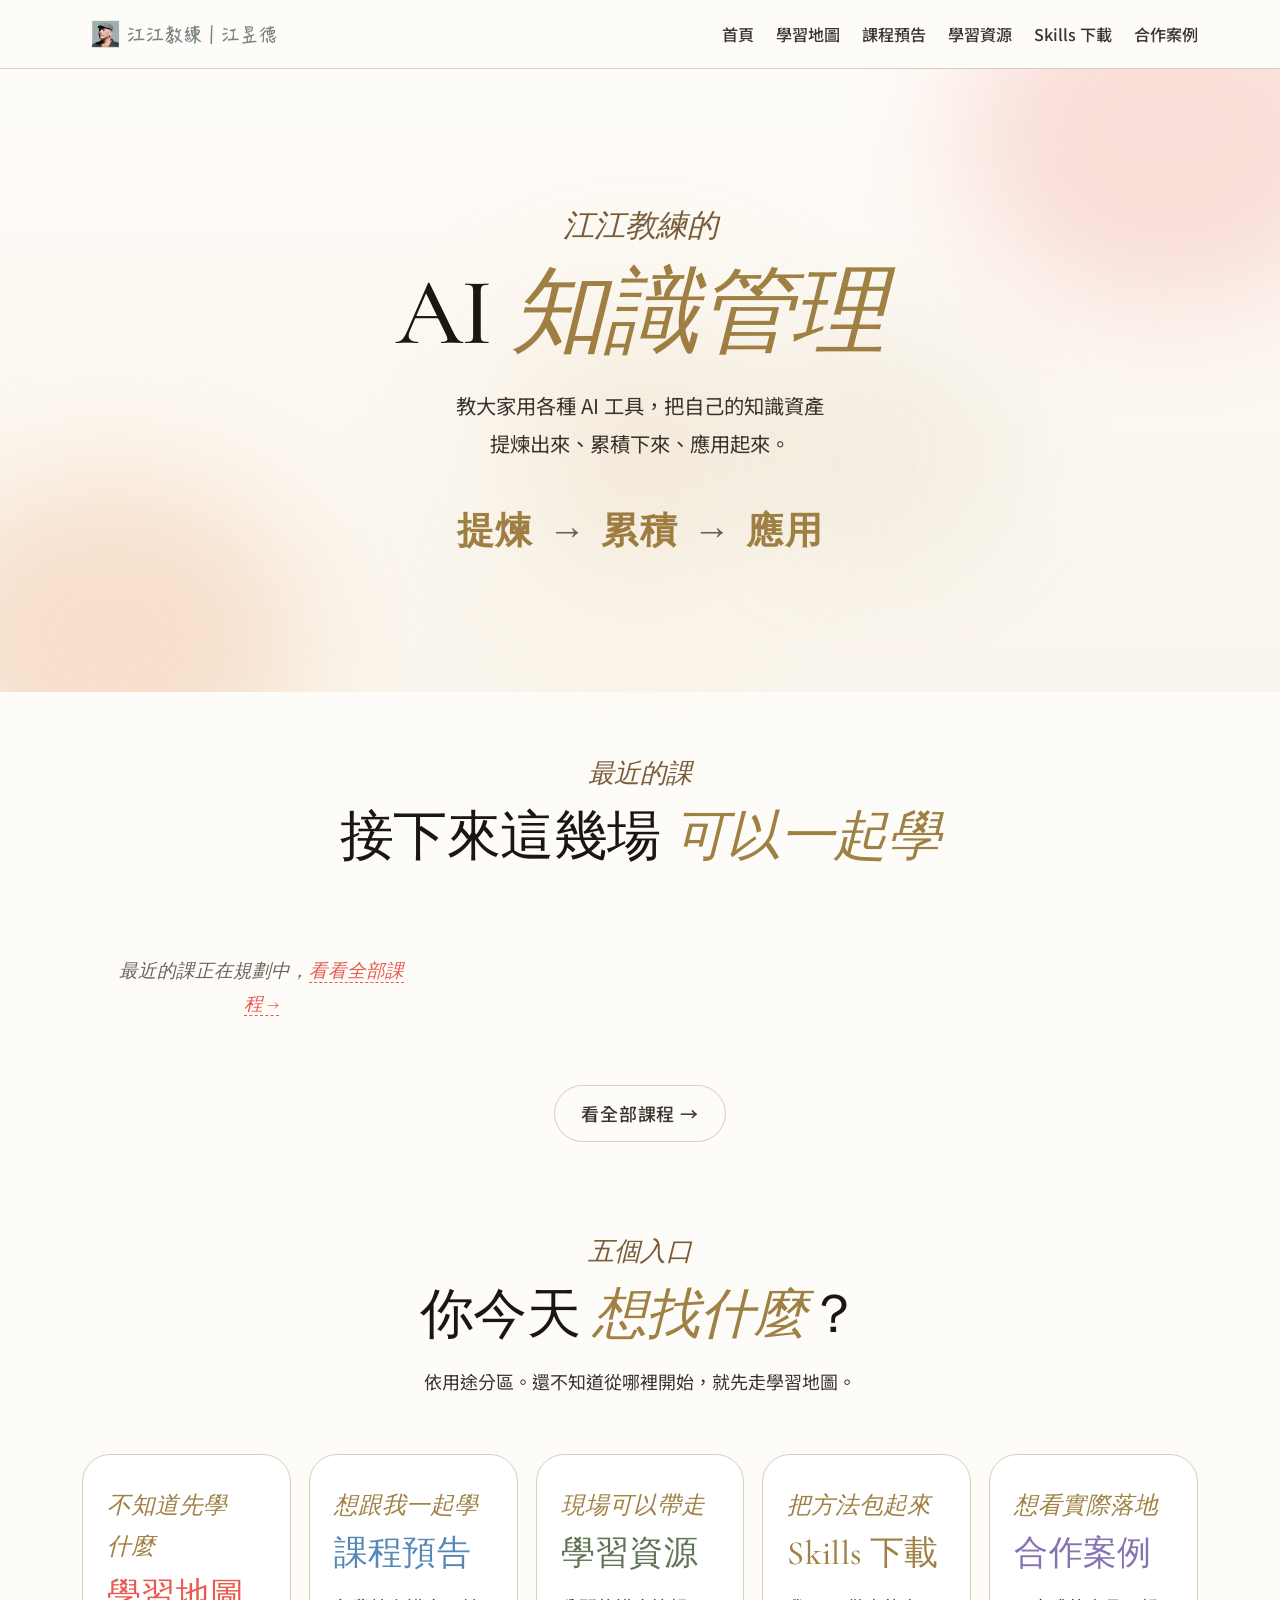
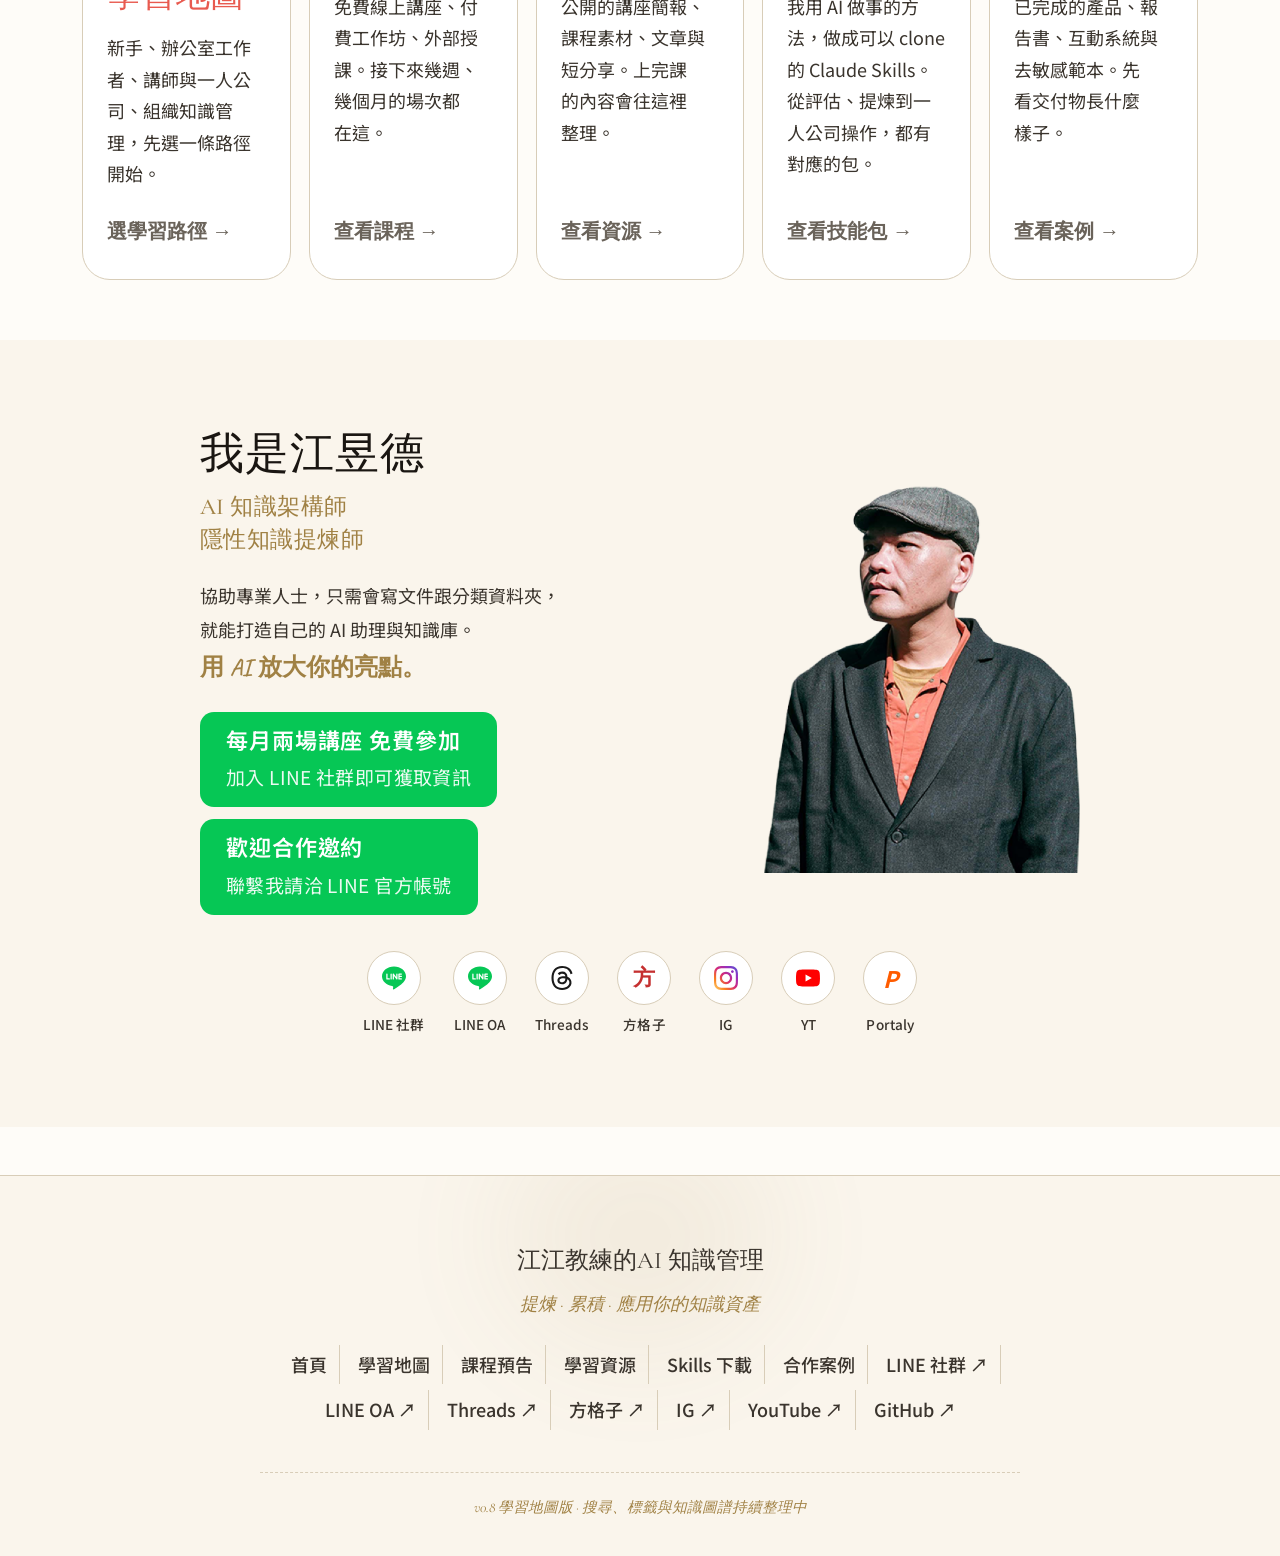
==== index.html @ b23dc4a0 "Rebuild knowledge site preview v0.8" ====
<!doctype html>
<html lang="zh-Hant">
<head>
<meta charset="utf-8" />
<meta name="viewport" content="width=device-width,initial-scale=1" />
<title>江江教練 · AI 知識管理</title>
<link rel="canonical" href="https://ai-km-jiang.vercel.app/" />
<meta property="og:type" content="website" />
<meta property="og:url" content="https://ai-km-jiang.vercel.app/" />
<meta property="og:title" content="江江教練 · AI 知識管理" />
<meta property="og:description" content="江昱德（江江教練）：AI 教練與一人公司主理人。協助知識工作者用 AI 提煉隱性知識、把文件與會議記錄變成可累積的知識資產。" />
<meta property="og:image" content="https://ai-km-jiang.vercel.app/images/intro-jiang.png" />
<meta property="og:locale" content="zh_TW" />
<meta property="og:site_name" content="江江教練 · AI 知識管理" />
<meta name="twitter:card" content="summary_large_image" />
<meta name="twitter:title" content="江江教練 · AI 知識管理" />
<meta name="twitter:description" content="江昱德（江江教練）：AI 教練與一人公司主理人。協助知識工作者用 AI 提煉隱性知識、把文件與會議記錄變成可累積的知識資產。" />
<meta name="twitter:image" content="https://ai-km-jiang.vercel.app/images/intro-jiang.png" />
<meta name="description" content="江昱德（江江教練）：AI 教練與一人公司主理人。協助知識工作者用 AI 提煉隱性知識、把文件與會議記錄變成可累積的知識資產。" />
<link rel="preconnect" href="https://fonts.googleapis.com" />
<link rel="preconnect" href="https://fonts.gstatic.com" crossorigin />
<link rel="stylesheet" href="https://fonts.googleapis.com/css2?family=Cormorant+Garamond:ital,wght@0,400;0,500;0,600;1,400;1,500&family=Caveat:wght@400;500;600;700&family=Noto+Sans+TC:wght@400;500;700&family=JetBrains+Mono:wght@400;500&display=swap" />
<link rel="stylesheet" href="styles.css" />
<script type="application/ld+json">
{
  "@context": "https://schema.org",
  "@type": "Person",
  "name": "江昱德",
  "alternateName": ["江江教練", "Jiang Yude"],
  "jobTitle": "AI 教練",
  "description": "AI 教練與一人公司主理人。專長是提煉隱性知識——協助知識工作者把散落的文件、會議紀錄、課程錄影、工作經驗，用 AI 工具變成可累積、可重用、可輔助決策的知識資產。",
  "url": "https://ai-km-jiang.vercel.app/",
  "image": "https://ai-km-jiang.vercel.app/images/intro-jiang.png",
  "knowsAbout": [
    "AI 知識管理",
    "隱性知識提煉",
    "Claude Code Skills 技能包",
    "AI 教練方法論",
    "一人公司 AI 工作流",
    "提示詞優化",
    "AI 輔助決策"
  ],
  "sameAs": [
    "https://www.threads.com/@jiang_yude_coach",
    "https://vocus.cc/salon/Jiang_Coach",
    "https://github.com/Jiang-Yude",
    "https://www.youtube.com/@aipkmcc",
    "https://www.instagram.com/jiang_yude_coach/",
    "https://line.me/R/ti/p/@713kczfc"
  ]
}
</script>
<script type="application/ld+json">
{
  "@context": "https://schema.org",
  "@type": "WebSite",
  "name": "江江教練 · AI 知識管理",
  "url": "https://ai-km-jiang.vercel.app/",
  "description": "江江教練的 AI 知識管理。用各種 AI 工具，提煉、累積、應用你自己的知識資產。",
  "inLanguage": "zh-Hant",
  "author": {
    "@type": "Person",
    "name": "江昱德",
    "alternateName": "江江教練"
  }
}
</script>
</head>
<body class="spotlight" data-motion-type="pointer">

<nav class="top">
  <div class="container">
    <a class="nav-brand-img" href="index.html"><img src="images/footer-signature.png" alt="江江教練 | 江昱德" /></a>
    <button class="nav-toggle" aria-label="選單"><span></span><span></span><span></span></button>
    <ul class="nav-menu">
      <li><a href="index.html" class="active">首頁</a></li>
      <li><a href="learn.html">學習地圖</a></li>
      <li><a href="courses.html">課程預告</a></li>
      <li><a href="resources.html">學習資源</a></li>
      <li><a href="skills.html">Skills 下載</a></li>
      <li><a href="cases.html">合作案例</a></li>
    </ul>
  </div>
</nav>

<!-- Hero -->
<section class="hero">
  <div class="watercolor wc-coral"></div>
  <div class="watercolor wc-peach"></div>
  <div class="watercolor wc-sand"></div>
  <div class="container narrow">
    <div class="eyebrow">江江教練的</div>
    <h1>AI <span class="italic">知識管理</span></h1>
    <p class="subtitle">
      教大家用各種 AI 工具，把自己的知識資產<br />
      提煉出來、累積下來、應用起來。
    </p>
    <div class="verb-chain">
      提煉 <span>→</span> 累積 <span>→</span> 應用
    </div>
  </div>
</section>

<!-- 最近的課（自動讀 courses-data.js 過濾未來 3 場） -->
<section style="padding: 60px 0 40px;">
  <div class="container">
    <div class="section-head-center">
      <div class="eyebrow">最近的課</div>
      <h2 class="section-title">接下來這幾場 <span class="italic">可以一起學</span></h2>
    </div>
    <div class="list-grid cols-2" id="home-upcoming" style="grid-template-columns: repeat(3, 1fr);">
      <div class="list-card course-card has-thumb" data-course-id="2026-06-07-ai-employee">
        <div class="card-thumbnail"><img src="images/courses/2026-06-03-1719-ai-employee-course-poster.jpg" alt="怎麼訓練自己的 AI 員工" loading="lazy" /></div>
        <div class="card-body">
          <div class="card-meta">
            <span class="card-date">06-07 (日) 20:00</span>
          </div>
          <h3>怎麼訓練自己的 AI 員工</h3>
          <div class="card-modes"><span class="mode-badge venue-online">線上</span><span class="mode-badge reg-open">開放報名</span></div>
          <a class="course-detail-link" href="https://ai-km-jiang.vercel.app/courses/2026-06-03-1719-ai-employee-course.html" target="_blank" rel="noopener">📄 完整課程內容與簡報 ↗</a>
          <div class="course-cta open">
            <a class="cta-btn cta-has-tip" href="https://line.me/R/ti/g2/V63_43ngbs_kq1mpVc9LlxXB-1kchHnwdsy3WQ" target="_blank" rel="noopener" data-tip="報名請加入我的 LINE 社群，
講座連結會分享在社群記事本">免費參加 ↗</a>
            <p class="cta-note">免費，講座連結會分享在 LINE 社群記事本</p>
          </div>
        </div>
      </div>
      <div class="list-card course-card" data-course-id="2026-06-14-confluence-workflow">
        <div class="card-thumbnail-placeholder">
      <div class="ph-decor ph-decor-a"></div>
      <div class="ph-decor ph-decor-b"></div>
      <div class="ph-top">
        <span class="ph-month-mark">JUNE</span>
      </div>
      <div class="ph-mid">
        <div class="ph-day">14</div>
        <div class="ph-month-cn">Jun</div>
      </div>
      <div class="ph-bottom">
        <div class="ph-title">一人一隻手機就能完成的 團隊資訊匯流工作法</div>
        <div class="ph-org">免費講座</div>
      </div>
    </div>
        <div class="card-body">
          <div class="card-meta">
            <span class="card-date">06-14 (日) 20:00</span>
          </div>
          <h3>一人一隻手機就能完成的 團隊資訊匯流工作法</h3>
          <div class="card-modes"><span class="mode-badge venue-online">線上</span><span class="mode-badge reg-open">開放報名</span></div>

          <div class="course-cta pending"><p class="cta-note">申請制限額</p></div>
        </div>
      </div>
      <div class="list-card course-card has-thumb" data-course-id="2026-06-17-wenzao-agent-workflow">
        <div class="card-thumbnail"><img src="images/courses/2026-06-17-wenzao-agent-workflow.jpg" alt="文藻大學「講師的 Agent 工作流」" loading="lazy" /></div>
        <div class="card-body">
          <div class="card-meta">
            <span class="card-date">06-17 (三) 12:00</span>
          </div>
          <h3>文藻大學「講師的 Agent 工作流」</h3>
          <div class="card-modes"><span class="mode-badge venue-online">線上</span><span class="mode-badge reg-private">專場</span></div>
          <a class="course-detail-link" href="https://ai-km-jiang.vercel.app/courses/2026-05-23-agent-workflow/" target="_blank" rel="noopener">📄 完整課程內容與簡報 ↗</a>
          <div class="course-cta private">
          <p class="cta-private-tag">主辦：<strong>文藻大學</strong></p>
          <p class="cta-private-sub">封閉場次，由主辦邀約</p>
          <p class="cta-note">教師與行政人員專場，6/17 12:00-13:00</p>
        </div>
        </div>
      </div></div>
    <div style="text-align:center; margin-top: 32px;">
      <a class="button ghost" href="courses.html">看全部課程 →</a>
    </div>
  </div>
</section>

<!-- IG 漸層 defs（給 SVG fill="url(#ig-gradient)" 用） -->
<svg width="0" height="0" style="position:absolute" aria-hidden="true">
  <defs>
    <linearGradient id="ig-gradient" x1="0%" y1="100%" x2="100%" y2="0%">
      <stop offset="0%" stop-color="#feda75"/>
      <stop offset="25%" stop-color="#fa7e1e"/>
      <stop offset="50%" stop-color="#d62976"/>
      <stop offset="75%" stop-color="#962fbf"/>
      <stop offset="100%" stop-color="#4f5bd5"/>
    </linearGradient>
  </defs>
</svg>

<!-- 五入口卡：學習地圖 / 課程預告 / 學習資源 / Skills 下載 / 合作案例 -->
<section style="padding: 40px 0 60px;">
  <div class="container">
    <div class="section-head-center">
      <div class="eyebrow">五個入口</div>
      <h2 class="section-title">你今天 <span class="italic">想找什麼</span>？</h2>
      <p class="section-sub">依用途分區。還不知道從哪裡開始，就先走學習地圖。</p>
    </div>

    <div class="entry-grid five">
      <a class="entry-card c1" href="learn.html">
        <div class="entry-eye">不知道先學什麼</div>
        <h3>學習地圖</h3>
        <p>新手、辦公室工作者、講師與一人公司、組織知識管理，先選一條路徑開始。</p>
        <span class="arrow">選學習路徑 →</span>
      </a>

      <a class="entry-card c2" href="courses.html">
        <div class="entry-eye">想跟我一起學</div>
        <h3>課程預告</h3>
        <p>免費線上講座、付費工作坊、外部授課。接下來幾週、幾個月的場次都在這。</p>
        <span class="arrow">查看課程 →</span>
      </a>

      <a class="entry-card c3" href="resources.html">
        <div class="entry-eye">現場可以帶走</div>
        <h3>學習資源</h3>
        <p>公開的講座簡報、課程素材、文章與短分享。上完課的內容會往這裡整理。</p>
        <span class="arrow">查看資源 →</span>
      </a>

      <a class="entry-card c4" href="skills.html">
        <div class="entry-eye">把方法包起來</div>
        <h3>Skills 下載</h3>
        <p>我用 AI 做事的方法，做成可以 clone 的 Claude Skills。從評估、提煉到一人公司操作，都有對應的包。</p>
        <span class="arrow">查看技能包 →</span>
      </a>

      <a class="entry-card c5" href="cases.html">
        <div class="entry-eye">想看實際落地</div>
        <h3>合作案例</h3>
        <p>已完成的產品、報告書、互動系統與去敏感範本。先看交付物長什麼樣子。</p>
        <span class="arrow">查看案例 →</span>
      </a>
    </div>
  </div>
</section>

<!-- 第三區：介紹 + LINE hook + 6 圓 icon -->
<section class="intro-section">
  <div class="watercolor wc-sand-bg"></div>
  <div class="container">
    <div class="intro-grid">
      <div class="intro-text">
        <h2 class="intro-name">我是江昱德</h2>
        <p class="intro-title">AI 知識架構師<br />隱性知識提煉師</p>
        <p class="intro-desc">
          協助專業人士，只需會寫文件跟分類資料夾，<br />
          就能打造自己的 AI 助理與知識庫。<br />
          <em>用 AI 放大你的亮點。</em>
        </p>
        <div class="intro-cta-row">
          <a class="intro-line-cta" href="https://line.me/R/ti/g2/V63_43ngbs_kq1mpVc9LlxXB-1kchHnwdsy3WQ" target="_blank" rel="noopener">
            <span class="cta-main">每月兩場講座 免費參加</span>
            <span class="cta-sub">加入 LINE 社群即可獲取資訊</span>
          </a>
          <a class="intro-line-cta" href="https://line.me/R/ti/p/@713kczfc" target="_blank" rel="noopener">
            <span class="cta-main">歡迎合作邀約</span>
            <span class="cta-sub">聯繫我請洽 LINE 官方帳號</span>
          </a>
        </div>
      </div>
      <div class="intro-photo has-photo">
        <img src="images/intro-jiang.png" alt="江昱德 江江教練" />
      </div>
    </div>

    <!-- 6 圓 icon SVG logo（一列） -->
    <div class="social-circles">
      <a class="social-circle line" href="https://line.me/R/ti/g2/V63_43ngbs_kq1mpVc9LlxXB-1kchHnwdsy3WQ" target="_blank" rel="noopener" aria-label="LINE 社群">
        <div class="circle-btn">
          <svg viewBox="0 0 24 24" xmlns="http://www.w3.org/2000/svg" aria-hidden="true">
            <path d="M19.365 9.863c.349 0 .63.285.63.631 0 .345-.281.63-.63.63H17.61v1.125h1.755c.349 0 .63.283.63.63 0 .344-.281.629-.63.629h-2.386c-.345 0-.627-.285-.627-.629V8.108c0-.345.282-.63.63-.63h2.386c.346 0 .627.285.627.63 0 .349-.281.63-.63.63H17.61v1.125h1.755zm-3.855 3.016c0 .27-.174.51-.432.596-.064.021-.133.031-.199.031-.211 0-.391-.09-.51-.25l-2.443-3.317v2.94c0 .344-.279.629-.631.629-.346 0-.626-.285-.626-.629V8.108c0-.27.173-.51.43-.595.06-.023.136-.033.194-.033.195 0 .375.104.495.254l2.462 3.33V8.108c0-.345.282-.63.63-.63.345 0 .63.285.63.63v4.771zm-5.741 0c0 .344-.282.629-.631.629-.345 0-.627-.285-.627-.629V8.108c0-.345.282-.63.63-.63.346 0 .628.285.628.63v4.771zm-2.466.629H4.917c-.345 0-.63-.285-.63-.629V8.108c0-.345.285-.63.63-.63.348 0 .63.285.63.63v4.141h1.756c.348 0 .629.283.629.63 0 .344-.282.629-.629.629M24 10.314C24 4.943 18.615.572 12 .572S0 4.943 0 10.314c0 4.811 4.27 8.842 10.035 9.608.391.082.923.258 1.058.59.12.301.079.766.038 1.08l-.164 1.02c-.045.301-.24 1.186 1.049.645 1.291-.539 6.916-4.078 9.436-6.975C23.176 14.393 24 12.458 24 10.314"/>
          </svg>
        </div>
        <span class="caption">LINE 社群</span>
      </a>

      <a class="social-circle line" href="https://line.me/R/ti/p/@713kczfc" target="_blank" rel="noopener" aria-label="LINE 官方帳號">
        <div class="circle-btn">
          <svg viewBox="0 0 24 24" xmlns="http://www.w3.org/2000/svg" aria-hidden="true">
            <path d="M19.365 9.863c.349 0 .63.285.63.631 0 .345-.281.63-.63.63H17.61v1.125h1.755c.349 0 .63.283.63.63 0 .344-.281.629-.63.629h-2.386c-.345 0-.627-.285-.627-.629V8.108c0-.345.282-.63.63-.63h2.386c.346 0 .627.285.627.63 0 .349-.281.63-.63.63H17.61v1.125h1.755zm-3.855 3.016c0 .27-.174.51-.432.596-.064.021-.133.031-.199.031-.211 0-.391-.09-.51-.25l-2.443-3.317v2.94c0 .344-.279.629-.631.629-.346 0-.626-.285-.626-.629V8.108c0-.27.173-.51.43-.595.06-.023.136-.033.194-.033.195 0 .375.104.495.254l2.462 3.33V8.108c0-.345.282-.63.63-.63.345 0 .63.285.63.63v4.771zm-5.741 0c0 .344-.282.629-.631.629-.345 0-.627-.285-.627-.629V8.108c0-.345.282-.63.63-.63.346 0 .628.285.628.63v4.771zm-2.466.629H4.917c-.345 0-.63-.285-.63-.629V8.108c0-.345.285-.63.63-.63.348 0 .63.285.63.63v4.141h1.756c.348 0 .629.283.629.63 0 .344-.282.629-.629.629M24 10.314C24 4.943 18.615.572 12 .572S0 4.943 0 10.314c0 4.811 4.27 8.842 10.035 9.608.391.082.923.258 1.058.59.12.301.079.766.038 1.08l-.164 1.02c-.045.301-.24 1.186 1.049.645 1.291-.539 6.916-4.078 9.436-6.975C23.176 14.393 24 12.458 24 10.314"/>
          </svg>
        </div>
        <span class="caption">LINE OA</span>
      </a>

      <a class="social-circle threads" href="https://www.threads.com/@jiang_yude_coach" target="_blank" rel="noopener" aria-label="Threads">
        <div class="circle-btn">
          <svg viewBox="0 0 24 24" xmlns="http://www.w3.org/2000/svg" aria-hidden="true">
            <path d="M12.186 24h-.007c-3.581-.024-6.334-1.205-8.184-3.509C2.35 18.44 1.5 15.586 1.472 12.01v-.017c.03-3.579.879-6.43 2.525-8.482C5.845 1.205 8.6.024 12.18 0h.014c2.746.02 5.043.725 6.826 2.098 1.677 1.29 2.858 3.13 3.509 5.467l-2.04.569c-1.104-3.96-3.898-5.984-8.304-6.015-2.91.022-5.11.936-6.54 2.717C4.307 6.504 3.616 8.914 3.589 12c.027 3.086.718 5.496 2.057 7.164 1.43 1.783 3.631 2.698 6.54 2.717 2.623-.02 4.358-.631 5.8-2.045 1.647-1.613 1.618-3.593 1.09-4.798-.31-.71-.873-1.3-1.634-1.75-.192 1.352-.622 2.446-1.284 3.272-.886 1.102-2.14 1.704-3.73 1.79-1.202.065-2.361-.218-3.259-.801-1.063-.689-1.685-1.74-1.752-2.964-.065-1.19.408-2.285 1.33-3.082.88-.76 2.119-1.207 3.583-1.291a13.853 13.853 0 0 1 3.02.142c-.126-.742-.375-1.332-.75-1.757-.513-.586-1.308-.883-2.359-.89h-.029c-.844 0-1.992.232-2.721 1.32L7.734 7.847c.98-1.454 2.568-2.256 4.478-2.256h.044c3.194.02 5.097 1.975 5.287 5.388.108.046.216.094.321.142 1.49.7 2.58 1.761 3.154 3.07.797 1.82.871 4.79-1.548 7.158-1.85 1.81-4.094 2.628-7.277 2.65Zm1.003-11.69c-.242 0-.487.007-.739.021-1.836.103-2.98.946-2.916 2.143.067 1.256 1.452 1.839 2.784 1.767 1.224-.065 2.818-.543 3.086-3.71a10.5 10.5 0 0 0-2.215-.221z"/>
          </svg>
        </div>
        <span class="caption">Threads</span>
      </a>

      <a class="social-circle vocus" href="https://vocus.cc/salon/Jiang_Coach" target="_blank" rel="noopener" aria-label="方格子">
        <div class="circle-btn">
          <span class="vocus-text">方</span>
        </div>
        <span class="caption">方格子</span>
      </a>

      <a class="social-circle ig" href="https://www.instagram.com/jiang_yude_coach/" target="_blank" rel="noopener" aria-label="Instagram">
        <div class="circle-btn">
          <svg viewBox="0 0 24 24" xmlns="http://www.w3.org/2000/svg" aria-hidden="true">
            <path d="M12 2.163c3.204 0 3.584.012 4.85.07 3.252.148 4.771 1.691 4.919 4.919.058 1.265.069 1.645.069 4.849 0 3.205-.012 3.584-.069 4.849-.149 3.225-1.664 4.771-4.919 4.919-1.266.058-1.644.07-4.85.07-3.204 0-3.584-.012-4.849-.07-3.26-.149-4.771-1.699-4.919-4.92-.058-1.265-.07-1.644-.07-4.849 0-3.204.013-3.583.07-4.849.149-3.227 1.664-4.771 4.919-4.919 1.266-.057 1.645-.069 4.849-.069zm0-2.163c-3.259 0-3.667.014-4.947.072-4.358.2-6.78 2.618-6.98 6.98-.059 1.281-.073 1.689-.073 4.948 0 3.259.014 3.668.072 4.948.2 4.358 2.618 6.78 6.98 6.98 1.281.058 1.689.072 4.948.072 3.259 0 3.668-.014 4.948-.072 4.354-.2 6.782-2.618 6.979-6.98.059-1.28.073-1.689.073-4.948 0-3.259-.014-3.667-.072-4.947-.196-4.354-2.617-6.78-6.979-6.98-1.281-.059-1.69-.073-4.949-.073zm0 5.838c-3.403 0-6.162 2.759-6.162 6.162s2.759 6.163 6.162 6.163 6.162-2.759 6.162-6.163c0-3.403-2.759-6.162-6.162-6.162zm0 10.162c-2.209 0-4-1.79-4-4 0-2.209 1.791-4 4-4s4 1.791 4 4c0 2.21-1.791 4-4 4zm6.406-11.845c-.796 0-1.441.645-1.441 1.44s.645 1.44 1.441 1.44c.795 0 1.439-.645 1.439-1.44s-.644-1.44-1.439-1.44z"/>
          </svg>
        </div>
        <span class="caption">IG</span>
      </a>

      <a class="social-circle yt" href="https://www.youtube.com/@aipkmcc" target="_blank" rel="noopener" aria-label="YouTube">
        <div class="circle-btn">
          <svg viewBox="0 0 24 24" xmlns="http://www.w3.org/2000/svg" aria-hidden="true">
            <path d="M23.498 6.186a3.016 3.016 0 0 0-2.122-2.136C19.505 3.545 12 3.545 12 3.545s-7.505 0-9.377.505A3.017 3.017 0 0 0 .502 6.186C0 8.07 0 12 0 12s0 3.93.502 5.814a3.016 3.016 0 0 0 2.122 2.136c1.871.505 9.376.505 9.376.505s7.505 0 9.377-.505a3.015 3.015 0 0 0 2.122-2.136C24 15.93 24 12 24 12s0-3.93-.502-5.814zM9.545 15.568V8.432L15.818 12l-6.273 3.568z"/>
          </svg>
        </div>
        <span class="caption">YT</span>
      </a>

      <a class="social-circle portaly" href="https://portaly.cc/Jiang_Yude" target="_blank" rel="noopener" aria-label="Portaly 連結整合">
        <div class="circle-btn">
          <span class="portaly-text">P</span>
        </div>
        <span class="caption">Portaly</span>
      </a>
    </div>
  </div>
</section>

<footer>
  <div class="watercolor wc-sand"></div>
  <div class="container">
    <div class="foot-brand">
      <div class="logo"><span class="eye">江江教練的</span>AI 知識管理</div>
      <p>提煉 · 累積 · 應用你的知識資產</p>
    </div>

    <div class="foot-links">
      <a href="index.html">首頁</a>
      <a href="learn.html">學習地圖</a>
      <a href="courses.html">課程預告</a>
      <a href="resources.html">學習資源</a>
      <a href="skills.html">Skills 下載</a>
      <a href="cases.html">合作案例</a>
      <a href="https://line.me/R/ti/g2/V63_43ngbs_kq1mpVc9LlxXB-1kchHnwdsy3WQ" target="_blank" rel="noopener">LINE 社群 ↗</a>
      <a href="https://line.me/R/ti/p/@713kczfc" target="_blank" rel="noopener">LINE OA ↗</a>
      <a href="https://www.threads.com/@jiang_yude_coach" target="_blank" rel="noopener">Threads ↗</a>
      <a href="https://vocus.cc/salon/Jiang_Coach" target="_blank" rel="noopener">方格子 ↗</a>
      <a href="https://www.instagram.com/jiang_yude_coach/" target="_blank" rel="noopener">IG ↗</a>
      <a href="https://www.youtube.com/@aipkmcc" target="_blank" rel="noopener">YouTube ↗</a>
      <a href="https://github.com/Jiang-Yude" target="_blank" rel="noopener">GitHub ↗</a>
    </div>

    <div class="foot-meta">
      v0.8 學習地圖版 · 搜尋、標籤與知識圖譜持續整理中
    </div>
  </div>
</footer>

<script src="courses-data.js?v=20260603-gpreview" defer></script>
<script src="courses-render.js?v=20260603-gpreview" defer></script>
<script src="spotlight.js" defer></script>
</body>
</html>
---- styles.css ----
/* ─── 江江教練官網 v0.8 · 淺底暖光 + 學習地圖版 ─── */
:root {
  /* 暖光底層（健健康康診所配色） */
  --bg: #fefcf8;
  --bg-soft: #faf5ec;
  --paper: #ffffff;
  --ink: #1a1612;
  --ink-soft: #3a342d;
  --ink-faint: #6a635a;
  --line: #d8cdb8;
  --line-soft: #e8dfc9;

  /* 五色暖光 */
  --c-coral: #e85a4f;
  --c-peach: #e8884b;
  --c-mint: #4d9c7d;
  --c-sky: #5689b8;
  --c-lavender: #8674b2;
  --c-sand: #a08144;
  --c-sage: #5f7553;

  /* 滑鼠暖光暈（沙金色，2026-05-22 tuner 調校版）
     ⚠️ 數值在 tuner.html 調好後複製進來 */
  --sp-shadow: hsla(35, 50%, 60%, 0.15);       /* 整頁暖光：溫和校稿模式 */
  --sp-shadow-edge: hsla(35, 50%, 68%, 0.030); /* 邊緣 */
  --sp-card-shadow: hsla(35, 50%, 60%, 0.10);  /* 卡片內暖光 */
  --sp-radius: 400px;                           /* 整頁光暈半徑 */
  --sp-card-radius: 250px;                      /* 卡片內光暈半徑 */

  /* 入口卡語意色 */
  --d1: var(--c-coral);
  --d2: var(--c-sage);
  --d3: var(--c-sand);

  --shadow: 0 8px 24px rgba(107, 74, 42, 0.08);
  --shadow-strong: 0 18px 44px rgba(107, 74, 42, 0.16);

  --radius-md: 14px;
  --radius-lg: 22px;
  --radius-xl: 28px;
  --radius-pill: 999px;
}

* { box-sizing: border-box; margin: 0; padding: 0; }
html, body {
  background: var(--bg);
  color: var(--ink);
  font-family: -apple-system, "PingFang TC", "Noto Sans TC", "Inter", sans-serif;
  font-size: 1.06rem;
  line-height: 1.75;
  -webkit-font-smoothing: antialiased;
  text-wrap: pretty;
  scroll-behavior: smooth;
  min-height: 100vh;
}
a { color: inherit; text-decoration: none; }

.serif { font-family: 'Cormorant Garamond', 'Source Serif 4', serif; }
.hand { font-family: 'Caveat', cursive; }

.container { max-width: 1180px; margin: 0 auto; padding: 0 32px; position: relative; z-index: 2; }
.narrow { max-width: 760px; margin-left: auto; margin-right: auto; }

/* ─── 整頁滑鼠陰影（最上層覆蓋，跨所有區塊） ─── */
body.spotlight {
  position: relative;
  overflow-x: hidden;
}
/* 用 ::after 浮在所有區塊之上、用 multiply 跟下面相乘
   亮粉色 × 奶油底 = 粉色毛球在紙上滾過的暈染 */
body.spotlight::after {
  content: '';
  position: fixed;
  inset: 0;
  background: radial-gradient(
    var(--sp-radius) circle at var(--mx, 50%) var(--my, 50%),
    var(--sp-shadow) 0%,
    var(--sp-shadow-edge) 45%,
    transparent 75%
  );
  pointer-events: none;
  z-index: 9999;
  mix-blend-mode: multiply;
  transition: background 0.06s linear;
}
body.no-page-spotlight::after { display: none; }

/* ─── 頂部導覽（三欄：左文字 logo / 中簽名圖 / 右按鈕） ─── */
nav.top {
  position: sticky; top: 0;
  background: rgba(254, 252, 248, 0.92);
  backdrop-filter: blur(10px);
  -webkit-backdrop-filter: blur(10px);
  border-bottom: 1px solid var(--line);
  z-index: 100;
}
nav.top .container {
  display: grid;
  grid-template-columns: auto 1fr;
  align-items: center;
  gap: 24px;
  padding-top: 14px; padding-bottom: 14px;
}

/* 左：文字 logo */
.nav-brand-text {
  justify-self: start;
  font-family: 'Cormorant Garamond', serif;
  font-size: 1.15rem;
  font-weight: 500;
  letter-spacing: 0.02em;
  color: var(--ink);
  text-decoration: none;
  transition: opacity .2s;
  white-space: nowrap;
}
.nav-brand-text:hover { opacity: 0.7; }
.nav-brand-text .eye {
  font-family: 'Caveat', cursive;
  font-weight: 500;
  color: var(--c-sand);
  margin-right: 6px;
  font-size: 1.06rem;
}

/* 中：簽名檔圖 */
.nav-brand-img {
  justify-self: start;
  display: flex; align-items: center;
  text-decoration: none;
  flex-shrink: 0;
  transition: opacity .2s;
}
.nav-brand-img:hover { opacity: 0.8; }
.nav-brand-img img {
  height: 40px;
  width: auto;
  display: block;
}

/* 右：menu */
nav.top ul.nav-menu {
  justify-self: end;
  display: flex; gap: 22px; list-style: none; margin: 0; padding: 0;
  font-size: 0.95rem;
  white-space: nowrap;
}
nav.top ul.nav-menu a {
  color: var(--ink-soft);
  transition: color .2s;
  font-weight: 500;
  font-size: 0.95rem;
  white-space: nowrap;
}
nav.top ul.nav-menu a:hover { color: var(--ink); }
nav.top ul.nav-menu a.active { color: var(--ink-soft); }

/* 漢堡按鈕（手機才顯示） */
.nav-toggle {
  display: none;
  background: none;
  border: none;
  padding: 6px;
  cursor: pointer;
  width: 36px; height: 36px;
  position: relative;
}
.nav-toggle span {
  display: block;
  position: absolute;
  left: 8px; right: 8px;
  height: 2px;
  background: var(--ink);
  border-radius: 2px;
  transition: transform .25s, opacity .25s, top .25s;
}
.nav-toggle span:nth-child(1) { top: 11px; }
.nav-toggle span:nth-child(2) { top: 17px; }
.nav-toggle span:nth-child(3) { top: 23px; }
.nav-toggle.open span:nth-child(1) { top: 17px; transform: rotate(45deg); }
.nav-toggle.open span:nth-child(2) { opacity: 0; }
.nav-toggle.open span:nth-child(3) { top: 17px; transform: rotate(-45deg); }

/* ─── 區塊與標題 ─── */
section { padding: 88px 0; position: relative; overflow: hidden; }

.eyebrow {
  font-family: 'Cormorant Garamond', serif;
  font-style: italic;
  font-size: 1.55rem;
  color: #7a5c3a;          /* 深咖啡，低飽和（取代原 var(--c-coral) 太紅問題） */
  margin-bottom: 10px;
  font-weight: 500;
}
.section-title {
  font-family: 'Cormorant Garamond', serif;
  font-size: 3.2rem; font-weight: 500;
  letter-spacing: -0.01em;
  margin: 0 0 20px;
  line-height: 1.1;
  color: var(--ink);
}
.section-title .italic { font-style: italic; color: var(--c-sand); }
.section-sub {
  color: var(--ink-soft); font-size: 1.06rem;
  max-width: 660px; line-height: 1.75;
}
.section-head-center { text-align: center; margin: 0 auto 56px; position: relative; z-index: 2; }
.section-head-center .section-sub { margin: 0 auto; }

/* ─── Hero ─── */
.hero {
  padding: 130px 0 100px;
  text-align: center;
  background: linear-gradient(180deg, var(--bg) 0%, var(--bg-soft) 100%);
  position: relative;
  overflow: hidden;
}
.hero .wc-coral { width: 420px; height: 360px; top: -120px; right: -100px; }
.hero .wc-peach { width: 380px; height: 320px; bottom: -100px; left: -80px; }
.hero .wc-sand { width: 280px; height: 260px; top: 40%; right: 20%; opacity: 0.08; }
.hero .container { position: relative; z-index: 2; }
.hero .eyebrow { font-size: 1.85rem; }
.hero h1 {
  font-family: 'Cormorant Garamond', serif;
  font-size: 5.6rem; font-weight: 500;
  margin: 12px 0 28px;
  letter-spacing: -0.02em;
  line-height: 0.98;
  color: var(--ink);
}
.hero h1 .italic { font-style: italic; color: var(--c-sand); }
.hero .subtitle {
  font-size: 1.2rem;
  color: var(--ink-soft);
  max-width: 620px;
  margin: 0 auto 36px;
  line-height: 1.85;
}
.hero .verb-chain {
  font-family: 'Caveat', cursive;
  font-size: 2.2rem;
  color: var(--c-sand);
  margin: 28px 0;
  letter-spacing: 0.04em;
  font-weight: 600;
}
.hero .verb-chain span { color: var(--ink-faint); margin: 0 4px; }

/* ─── 按鈕（spotlight pill） ─── */
.button, .btn-spot {
  position: relative;
  display: inline-block;
  padding: 12px 26px;
  border: 1.5px solid var(--ink);
  border-radius: var(--radius-pill);
  font-size: 1.06rem;
  color: var(--ink);
  background: var(--paper);
  cursor: pointer;
  transition: all .25s ease;
  font-family: -apple-system, "PingFang TC", "Noto Sans TC", sans-serif;
  font-weight: 500;
  letter-spacing: 0.04em;
  overflow: hidden;
  isolation: isolate;
}
.button::before, .btn-spot::before {
  content: '';
  position: absolute;
  inset: 0;
  background: radial-gradient(
    180px circle at var(--bx, 50%) var(--by, 50%),
    rgba(101, 67, 33, 0.18) 0%,
    transparent 65%
  );
  opacity: 0;
  transition: opacity 0.25s;
  z-index: -1;
}
.button:hover, .btn-spot:hover,
.button:focus-visible, .btn-spot:focus-visible {
  background: var(--c-coral); color: var(--paper); border-color: var(--c-coral);
  transform: translateY(-2px);
  box-shadow: 0 10px 24px rgba(232, 90, 79, 0.28);
}
.button:hover::before, .btn-spot:hover::before {
  opacity: 0;
}
.button.ghost {
  border-color: var(--line); color: var(--ink-soft); background: transparent;
}
.button.ghost:hover {
  border-color: var(--c-sand); color: var(--c-sand); background: var(--paper);
}

/* ─── 入口卡（cursor shadow 跟著走） ─── */
.entry-grid {
  display: grid; grid-template-columns: repeat(3, 1fr); gap: 28px;
  margin-top: 56px;
  position: relative; z-index: 2;
}
.entry-card {
  background: var(--paper);
  border: 1px solid var(--line);
  border-radius: var(--radius-xl);
  padding: 36px 32px;
  transition: transform .3s, box-shadow .3s, border-color .3s;
  display: flex; flex-direction: column;
  min-height: 280px;
  position: relative;
  overflow: hidden;
  isolation: isolate;
}
.entry-card::before {
  /* 滑鼠陰影（暗色暈染） */
  content: '';
  position: absolute; inset: 0;
  background: radial-gradient(
    280px circle at var(--bx, 50%) var(--by, 50%),
    var(--sp-card-shadow) 0%,
    transparent 65%
  );
  opacity: 0;
  transition: opacity 0.3s;
  z-index: -1;
  pointer-events: none;
}
.entry-card::after {
  /* 上緣主題色條 */
  content: '';
  position: absolute;
  top: 0; left: 0; right: 0; height: 3px;
  background: var(--c-coral);
  opacity: 0;
  transition: opacity 0.3s;
}
.entry-card:hover {
  transform: translateY(-6px);
  box-shadow: var(--shadow-strong);
  border-color: var(--c-sand);
}
.entry-card:hover::before { opacity: 1; }
.entry-card:hover::after { opacity: 1; }
.entry-grid.five {
  grid-template-columns: repeat(5, minmax(0, 1fr));
  gap: 18px;
}
.entry-grid.five .entry-card {
  min-height: 250px;
  padding: 30px 24px;
}
.entry-card.c1::after { background: var(--d1); }
.entry-card.c2::after { background: var(--c-sky); }
.entry-card.c3::after { background: var(--d2); }
.entry-card.c4::after { background: var(--d3); }
.entry-card.c5::after { background: var(--c-lavender); }

.entry-card .entry-eye {
  font-family: 'Cormorant Garamond', serif;
  font-style: italic;
  font-size: 1.4rem;
  color: var(--c-sand);
  margin-bottom: 8px;
  font-weight: 500;
}
.entry-card h3 {
  font-family: 'Cormorant Garamond', serif;
  font-size: 2rem; font-weight: 500;
  margin: 0 0 16px;
  letter-spacing: 0.01em;
  line-height: 1.2;
}
.entry-card.c1 h3 { color: var(--d1); }
.entry-card.c2 h3 { color: var(--c-sky); }
.entry-card.c3 h3 { color: var(--d2); }
.entry-card.c4 h3 { color: var(--d3); }
.entry-card.c5 h3 { color: var(--c-lavender); }
.entry-card p {
  color: var(--ink-soft);
  margin: 0 0 24px;
  font-size: 1.06rem;
  flex-grow: 1;
  line-height: 1.75;
}
.entry-card .arrow {
  font-family: 'Caveat', cursive;
  color: var(--ink-faint);
  font-size: 1.2rem;
  transition: color .25s, transform .25s;
  font-weight: 600;
}
.entry-card.c1:hover .arrow { color: var(--d1); transform: translateX(4px); }
.entry-card.c2:hover .arrow { color: var(--c-sky); transform: translateX(4px); }
.entry-card.c3:hover .arrow { color: var(--d2); transform: translateX(4px); }
.entry-card.c4:hover .arrow { color: var(--d3); transform: translateX(4px); }
.entry-card.c5:hover .arrow { color: var(--c-lavender); transform: translateX(4px); }

/* ─── 列表卡（cursor shadow 跟著走） ─── */
.list-grid {
  display: grid; grid-template-columns: 1fr; gap: 20px;
  margin-top: 32px;
}
@media (min-width: 720px) {
  .list-grid.cols-2 { grid-template-columns: repeat(2, 1fr); }
  .list-grid.cols-3 { grid-template-columns: repeat(2, 1fr); }
}
@media (min-width: 1080px) {
  .list-grid.cols-3 { grid-template-columns: repeat(3, 1fr); }
}

/* 籌備中 badge */
.mode-badge.phase-incubating {
  background: #f3e8d5;
  color: #8b6f47;
  border: 1px dashed #c4a274;
}
/* 籌備區整段樣式 */
.incubating-section {
  background: linear-gradient(135deg, #faf3e8 0%, #f5ecd9 100%);
  border: 1px dashed #d9c3a3;
  border-radius: var(--radius-lg);
  padding: 24px 28px;
  margin: 0 0 56px;
}
.incubating-section .group-header {
  border-bottom-color: #d9c3a3;
}
.incubating-section .group-header h2 {
  color: #8b6f47;
}
.incubating-section .group-intro {
  color: var(--ink-soft);
  font-size: 1.06rem;
  margin: 8px 0 0;
}

.list-card {
  background: var(--paper);
  border: 1px solid var(--line);
  border-radius: var(--radius-lg);
  padding: 26px 28px;
  transition: transform .25s, box-shadow .25s, border-color .25s;
  position: relative;
  overflow: hidden;
  isolation: isolate;
}
.list-card::before {
  content: '';
  position: absolute; inset: 0;
  background: radial-gradient(
    240px circle at var(--bx, 50%) var(--by, 50%),
    var(--sp-card-shadow) 0%,
    transparent 60%
  );
  opacity: 0;
  transition: opacity 0.25s;
  z-index: -1;
  pointer-events: none;
}
.list-card:hover {
  transform: translateY(-2px);
  box-shadow: var(--shadow);
  border-color: var(--c-sand);
}
.list-card:hover::before { opacity: 1; }

.list-card .card-meta {
  display: flex; align-items: center; gap: 10px;
  font-size: 1.06rem;
  color: var(--ink-faint);
  margin-bottom: 10px;
  flex-wrap: wrap;
}
.list-card .card-date {
  font-family: 'Cormorant Garamond', serif;
  font-style: italic;
  font-size: 1.06rem;
  color: var(--c-coral);
  font-weight: 600;
}
.list-card .badge {
  display: inline-flex; align-items: center; gap: 6px;
  padding: 4px 11px;
  border-radius: var(--radius-pill);
  font-size: 0.78rem;
  font-weight: 700;
  letter-spacing: 0.04em;
}
.list-card .badge::before {
  content: '';
  width: 6px; height: 6px;
  border-radius: 50%;
  display: inline-block;
}
.badge.free { background: rgba(77, 156, 125, 0.14); color: var(--c-mint); }
.badge.free::before { background: var(--c-mint); }
.badge.paid { background: rgba(232, 90, 79, 0.14); color: var(--c-coral); }
.badge.paid::before { background: var(--c-coral); }
.badge.external { background: rgba(86, 137, 184, 0.14); color: var(--c-sky); }
.badge.external::before { background: var(--c-sky); }
.badge.planning { background: rgba(134, 116, 178, 0.14); color: var(--c-lavender); }
.badge.planning::before { background: var(--c-lavender); }

.list-card h3 {
  font-family: 'Cormorant Garamond', serif;
  font-size: 1.45rem;
  font-weight: 500;
  margin: 0 0 10px;
  letter-spacing: 0.01em;
  line-height: 1.35;
  color: var(--ink);
}
.list-card p {
  color: var(--ink-soft);
  margin: 0 0 14px;
  font-size: 1.06rem;
  line-height: 1.7;
}
.list-card .card-links {
  display: flex; flex-wrap: wrap;
  gap: 14px;
  font-size: 1.06rem;
  padding-top: 12px;
  border-top: 1px dashed var(--line);
}
.list-card .card-links a {
  color: var(--c-sand);
  border-bottom: 1px solid transparent;
  transition: color .2s, border-color .2s;
  font-weight: 500;
}
.list-card .card-links a:hover {
  color: var(--c-coral);
  border-bottom-color: var(--c-coral);
}
.list-card .card-links span { color: var(--ink-faint); font-size: 1.06rem; }

/* ─── 分組 header ─── */
.group-header {
  margin: 64px 0 20px;
  padding-bottom: 14px;
  border-bottom: 1px solid var(--line);
  display: flex; align-items: baseline; justify-content: space-between;
}
.group-header:first-of-type { margin-top: 0; }
.group-header h2 {
  font-family: 'Cormorant Garamond', serif;
  font-size: 1.9rem; font-weight: 500;
  margin: 0;
  color: var(--ink);
  letter-spacing: 0.01em;
}
.group-header .group-count {
  font-family: 'Cormorant Garamond', serif;
  font-style: italic;
  font-size: 1.06rem;
  color: var(--c-sand);
  font-weight: 500;
}

/* ─── 內頁 page header ─── */
.page-header {
  padding: 100px 0 56px;
  border-bottom: 1px solid var(--line);
  text-align: center;
  background: linear-gradient(180deg, var(--bg-soft) 0%, var(--bg) 100%);
  position: relative;
  overflow: hidden;
}
.page-header .wc-peach { width: 320px; height: 280px; top: -80px; right: -60px; opacity: 0.18; }
.page-header .wc-sage  { width: 300px; height: 260px; bottom: -80px; left: -50px; opacity: 0.14; }
.page-header .wc-sand  { width: 280px; height: 240px; top: 10%; left: 10%; opacity: 0.10; }
.page-header .wc-mint  { width: 280px; height: 240px; bottom: 10%; right: 8%; opacity: 0.12; }
.page-header .container { position: relative; z-index: 2; }
.page-header .eyebrow { font-size: 1.7rem; }
.page-header h1 {
  font-family: 'Cormorant Garamond', serif;
  font-size: 3.6rem; font-weight: 500;
  margin: 8px 0 22px;
  letter-spacing: -0.01em;
  color: var(--ink);
  line-height: 1.05;
}
.page-header h1 .italic { font-style: italic; color: var(--c-sand); }
.page-header p {
  color: var(--ink-soft);
  font-size: 1.06rem;
  max-width: 600px;
  margin: 0 auto;
  line-height: 1.75;
}

/* ─── Footer（全置中，品牌+連結+meta） ─── */
footer {
  background: var(--bg-soft);
  border-top: 1px solid var(--line);
  padding: 64px 0 36px;
  margin-top: 48px;
  position: relative;
  overflow: hidden;
  text-align: center;
}
footer .wc-sand { width: 280px; height: 240px; top: -60px; left: 50%; transform: translateX(-50%); opacity: 0.08; }
footer .container {
  display: flex;
  flex-direction: column;
  align-items: center;
  gap: 24px;
  font-size: 1.06rem; color: var(--ink-soft);
  position: relative; z-index: 2;
}

/* 簽名檔圖（footer 頂部主視覺，數值由 footer-tuner.html 調定） */
.footer-signature {
  width: 100%;
  max-width: 250px;                      /* tuner 定案 */
  height: auto;
  display: block;
  margin: 0 auto;
  opacity: 1.00;
}
.footer-signature-placeholder {
  width: 100%;
  max-width: 560px;
  aspect-ratio: 5 / 1;
  border-radius: 14px;
  border: 1.5px dashed var(--c-sand);
  background: linear-gradient(135deg, var(--paper) 0%, var(--bg-soft) 100%);
  display: flex; align-items: center; justify-content: center;
  font-family: 'Cormorant Garamond', serif;
  font-style: italic;
  color: var(--ink-faint);
  font-size: 1.06rem;
  text-align: center;
  padding: 16px;
  line-height: 1.5;
}

footer .foot-brand {
  text-align: center;
}
footer .foot-brand .logo {
  font-family: 'Cormorant Garamond', serif;
  font-size: 1.4rem;
}
footer .foot-brand p {
  margin: 8px 0 0;
  font-family: 'Cormorant Garamond', serif;
  font-style: italic;
  font-size: 1.06rem;
  color: var(--c-sand);
}
footer .foot-links {
  display: flex; gap: 6px;
  flex-wrap: wrap;
  justify-content: center;
  max-width: 760px;
  font-size: 1.06rem;
}
footer .foot-links a {
  padding: 4px 12px;
  border-right: 1px solid var(--line);
  transition: color .2s;
  font-weight: 500;
  white-space: nowrap;
}
footer .foot-links a:last-child { border-right: none; }
footer .foot-links a:hover { color: var(--c-coral); }
footer .foot-meta {
  margin-top: 18px;
  font-family: 'Cormorant Garamond', serif;
  font-style: italic;
  font-size: 0.86rem;
  color: var(--c-sand);
  text-align: center;
  padding-top: 22px;
  border-top: 1px dashed var(--line);
  position: relative; z-index: 2;
  width: 100%;
  max-width: 760px;
}

/* ─── 自介區 ─── */
.about-section {
  background: var(--bg-soft);
  position: relative;
  overflow: hidden;
}
.about-section .wc-mint     { width: 360px; height: 320px; top: -80px; right: -60px; }
.about-section .wc-lavender { width: 320px; height: 280px; bottom: -60px; left: -40px; }
.about-section .container { position: relative; z-index: 2; }

/* ─── 提示框 ─── */
.note-box {
  background: var(--paper);
  border: 1px solid var(--line);
  border-radius: var(--radius-xl);
  padding: 32px 36px;
  margin-bottom: 56px;
  position: relative;
}
.note-box .eyebrow { font-size: 1.3rem; margin-bottom: 6px; }
.note-box h3 {
  font-family: 'Cormorant Garamond', serif;
  font-size: 1.6rem; font-weight: 500;
  margin: 4px 0 18px;
  color: var(--ink);
}
.note-box ol, .note-box ul {
  margin: 0; padding-left: 1.4rem;
  color: var(--ink-soft);
  line-height: 2;
}
.note-box code {
  background: var(--bg-soft);
  padding: 3px 9px;
  border-radius: 6px;
  font-family: 'JetBrains Mono', monospace;
  font-size: 1.06rem;
  color: var(--c-sand);
}
.note-box .note-emphasis {
  font-size: 1.35rem;
  line-height: 1.65;
  font-weight: 500;
  color: var(--ink);
  margin: 14px 0 4px;
}
.note-box .note-emphasis strong {
  color: var(--c-coral);
  font-weight: 700;
}
.note-box .note-foot {
  margin: 18px 0 0;
  font-family: 'Cormorant Garamond', serif;
  font-style: italic;
  font-size: 1.06rem;
  color: var(--ink-faint);
}

/* ─── CTA 區 ─── */
.cta-box {
  margin-top: 72px;
  text-align: center;
  padding: 40px 32px;
  background: var(--paper);
  border: 1px solid var(--line);
  border-radius: var(--radius-xl);
  position: relative;
  overflow: hidden;
}
.cta-box::before {
  content: '';
  position: absolute;
  inset: 0;
  background: linear-gradient(135deg, rgba(232, 90, 79, 0.04), rgba(160, 129, 68, 0.04));
  pointer-events: none;
}
.cta-box > * { position: relative; z-index: 2; }
.cta-box p {
  margin: 0 0 20px;
  font-family: 'Cormorant Garamond', serif;
  font-style: italic;
  font-size: 1.2rem;
  color: var(--ink);
}
.cta-box .btn-row {
  display: flex; gap: 14px; justify-content: center; flex-wrap: wrap;
}

/* ─── 暫位區（dashed） ─── */
.placeholder-box {
  margin-top: 72px;
  padding: 32px 36px;
  background: var(--bg-soft);
  border: 1px dashed var(--c-sand);
  border-radius: var(--radius-lg);
}
.placeholder-box .eyebrow { font-size: 1.25rem; margin-bottom: 4px; }
.placeholder-box h3 {
  font-family: 'Cormorant Garamond', serif;
  font-size: 1.5rem; font-weight: 500;
  margin: 4px 0 14px;
}
.placeholder-box ul {
  margin: 0; padding-left: 1.4rem;
  color: var(--ink-soft);
  line-height: 1.95;
}

/* ─── 水彩暈染（淺底用得到） ─── */
.watercolor {
  position: absolute;
  border-radius: 50%;
  filter: blur(60px);
  pointer-events: none;
  z-index: 0;
}
.wc-coral    { background: var(--c-coral);    opacity: 0.18; }
.wc-peach    { background: var(--c-peach);    opacity: 0.20; }
.wc-mint     { background: var(--c-mint);     opacity: 0.14; }
.wc-sand     { background: var(--c-sand);     opacity: 0.14; }
.wc-sage     { background: var(--c-sage);     opacity: 0.12; }
.wc-lavender { background: var(--c-lavender); opacity: 0.14; }

/* ─── 介紹區 v2：左照片 300×300 + 右文字 ─── */
.intro-section {
  padding: 90px 0;
  position: relative;
  overflow: hidden;
  background: var(--bg-soft);
}
.intro-section .watercolor.wc-sand-bg {
  width: 360px; height: 320px;
  top: -80px; right: -80px;
  opacity: 0.10;
}
.intro-grid {
  display: grid;
  grid-template-columns: 1fr 320px;     /* 文字左、人物右 */
  gap: 32px;                             /* 縮小 gap，人跟文字更靠近 */
  align-items: center;
  max-width: 880px;                      /* 容器也縮一點對應 */
  margin: 0 auto;
  position: relative; z-index: 2;
}
@media (max-width: 720px) {
  .intro-grid { grid-template-columns: 1fr; gap: 32px; justify-items: center; text-align: center; }
  .intro-photo { order: -1; }            /* 手機時人物在最上方 */
}
.intro-photo {
  width: 320px;
  aspect-ratio: 4 / 5;                  /* 跟原圖比例同，不裁切 */
  border-radius: 20px;
  overflow: hidden;
  position: relative;
  background: transparent;               /* 透明，融入網頁底色 */
  border: 1.5px dashed var(--c-sand);
  display: flex; align-items: center; justify-content: center;
  color: var(--ink-faint);
  font-family: 'Cormorant Garamond', serif;
  font-style: italic;
  font-size: 1.06rem;
  text-align: center;
  flex-shrink: 0;
}
.intro-photo.has-photo {
  border: none;
  background: transparent;               /* 去背 PNG 直接吃 intro-section bg-soft */
  border-radius: 0;                      /* 拿掉圓角，去背圖自然呈現 */
  overflow: visible;                     /* 讓去背圖可以微微超出 */
}
.intro-photo img {
  width: 100%; height: 100%;
  object-fit: contain;                   /* 不裁切，整張完整顯示 */
  object-position: center bottom;        /* 底部對齊（人物站姿） */
  display: block;
}

.intro-eye {
  font-family: 'Cormorant Garamond', serif;
  font-style: italic;
  font-size: 1.3rem;
  color: #7a5c3a;
  margin-bottom: 6px;
}
.intro-name {
  font-family: 'Cormorant Garamond', serif;
  font-size: 2.6rem;
  font-weight: 500;
  color: var(--ink);
  margin: 0 0 12px;
  letter-spacing: 0.02em;
  line-height: 1.1;
}
.intro-title {
  font-family: 'Cormorant Garamond', serif;
  font-size: 1.35rem;
  color: var(--c-sand);
  margin: 0 0 22px;
  letter-spacing: 0.02em;
  line-height: 1.45;
  font-weight: 500;
}
.intro-desc {
  font-size: 1.06rem;
  color: var(--ink-soft);
  line-height: 1.85;
  margin: 0 0 22px;
}
.intro-desc em {
  font-style: normal;
  font-family: 'Caveat', cursive;
  font-size: 1.4rem;
  color: var(--c-sand);
  font-weight: 600;
}
.intro-hook {
  display: inline-block;
  padding: 8px 18px;
  background: var(--paper);
  border: 1px solid var(--c-sand);
  border-radius: 999px;
  color: var(--c-sand);
  font-family: 'Cormorant Garamond', serif;
  font-style: italic;
  font-size: 1.06rem;
  font-weight: 500;
}

/* 介紹區內的 LINE CTA 按鈕（主行 + 副行兩段） */
.intro-line-cta {
  display: inline-flex;
  flex-direction: column;
  align-items: flex-start;
  padding: 14px 26px;
  background: #06C755;
  color: white;
  border-radius: 14px;
  text-decoration: none;
  transition: background .25s, transform .25s, box-shadow .25s;
  margin-top: 6px;
}
.intro-line-cta:hover {
  background: #04a847;
  transform: translateY(-2px);
  box-shadow: 0 12px 26px rgba(6, 199, 85, 0.32);
}
.intro-line-cta .cta-main {
  font-size: 1.3rem;
  font-weight: 600;
  letter-spacing: 0.04em;
  line-height: 1.2;
}
.intro-line-cta .cta-sub {
  font-size: 1.12rem;
  opacity: 0.92;
  margin-top: 8px;
  letter-spacing: 0.02em;
}
@media (max-width: 720px) {
  .intro-line-cta { align-self: center; }
}

/* 兩個 CTA 按鈕直立排列容器 */
.intro-cta-row {
  display: flex;
  flex-direction: column;
  gap: 12px;
  margin-top: 6px;
  align-items: flex-start;
}
.intro-cta-row .intro-line-cta {
  margin-top: 0;
}
@media (max-width: 720px) {
  .intro-cta-row {
    align-items: center;
  }
  .intro-cta-row .intro-line-cta {
    width: 100%;
    max-width: 360px;
  }
}

/* ─── LINE 大橫幅 CTA（暖深底 + LINE 綠 + 暖白字） ─── */
.line-banner {
  padding: 0;
  background: linear-gradient(135deg, #2a221a 0%, #3a2f24 60%, #2c1f15 100%);
  position: relative;
  overflow: hidden;
  color: #fef9f0;
}
.line-banner::before {
  content: '';
  position: absolute;
  inset: 0;
  background:
    radial-gradient(circle at 20% 30%, rgba(6, 199, 85, 0.10), transparent 50%),
    radial-gradient(circle at 80% 70%, rgba(212, 165, 90, 0.10), transparent 50%);
  pointer-events: none;
}
.line-banner .container {
  position: relative; z-index: 2;
  padding-top: 72px; padding-bottom: 72px;
}
.line-banner-inner {
  display: grid;
  grid-template-columns: 1fr auto;
  gap: 56px;
  align-items: center;
  max-width: 900px;
  margin: 0 auto;
}
@media (max-width: 720px) {
  .line-banner-inner { grid-template-columns: 1fr; gap: 32px; text-align: center; justify-items: center; }
}
.line-banner-text { min-width: 0; }
.line-banner-tag {
  display: inline-block;
  padding: 5px 13px;
  background: rgba(6, 199, 85, 0.18);
  color: #4ddb88;
  border-radius: 999px;
  font-size: 0.78rem;
  font-weight: 700;
  letter-spacing: 0.06em;
  margin-bottom: 14px;
}
.line-banner-title {
  font-family: 'Cormorant Garamond', "Noto Sans TC", serif;
  font-size: 2.4rem;
  font-weight: 500;
  color: #fef9f0;
  margin: 0 0 16px;
  line-height: 1.25;
  letter-spacing: 0.01em;
}
.line-banner-sub {
  font-size: 1.06rem;
  color: #e8dccb;
  margin: 0 0 8px;
  line-height: 1.7;
}
.line-banner-note {
  font-size: 1.06rem;
  color: #a89887;
  margin: 0 0 24px;
  font-style: italic;
}
.line-banner-cta {
  display: inline-flex; align-items: center; gap: 8px;
  padding: 13px 28px;
  background: #06C755;
  color: white;
  border-radius: 999px;
  font-size: 1.06rem;
  font-weight: 500;
  letter-spacing: 0.04em;
  border: none;
  transition: transform .25s, box-shadow .25s, background .25s;
  text-decoration: none;
}
.line-banner-cta:hover {
  background: #04a847;
  transform: translateY(-2px);
  box-shadow: 0 14px 30px rgba(6, 199, 85, 0.4);
}
.line-banner-icon {
  width: 160px; height: 160px;
  border-radius: 50%;
  background: #06C755;
  display: flex; align-items: center; justify-content: center;
  position: relative;
  box-shadow: 0 20px 60px rgba(6, 199, 85, 0.35), inset 0 -6px 16px rgba(0,0,0,0.15);
}
.line-banner-icon svg {
  width: 80px; height: 80px;
  fill: white;
}

/* ─── 社群膠囊按鈕（完整平台名 + 品牌色 dot + 低飽和暖白底） ─── */
.social-pills-section {
  padding: 80px 0 100px;
  text-align: center;
}
.social-pills {
  display: flex;
  flex-wrap: wrap;
  justify-content: center;
  gap: 12px;
  margin-top: 36px;
  max-width: 720px;
  margin-left: auto;
  margin-right: auto;
}
.social-pill {
  display: inline-flex;
  align-items: center;
  gap: 10px;
  padding: 11px 22px;
  border: 1.5px solid var(--line);
  border-radius: 999px;
  background: var(--paper);
  color: var(--ink);
  font-size: 1.06rem;
  font-weight: 500;
  letter-spacing: 0.02em;
  transition: all .25s ease;
  text-decoration: none;
}
.social-pill:hover {
  border-color: var(--c-sand);
  background: var(--bg);
  transform: translateY(-2px);
  box-shadow: 0 8px 20px rgba(107, 74, 42, 0.10);
}
.social-pill .pill-dot {
  width: 10px; height: 10px;
  border-radius: 50%;
  flex-shrink: 0;
}
.social-pill .pill-dot.line { background: #06C755; box-shadow: 0 0 8px rgba(6, 199, 85, 0.4); }
.social-pill .pill-dot.threads { background: #1a1a1a; }
.social-pill .pill-dot.vocus { background: #C53030; box-shadow: 0 0 8px rgba(197, 48, 48, 0.4); }
.social-pill .pill-dot.ig {
  background: linear-gradient(135deg, #fa7e1e, #d62976, #962fbf);
  box-shadow: 0 0 8px rgba(214, 41, 118, 0.4);
}
.social-pill .pill-dot.yt { background: #FF0000; box-shadow: 0 0 8px rgba(255, 0, 0, 0.4); }
.social-pill .pill-arrow {
  color: var(--ink-faint);
  font-size: 1.06rem;
  transition: color .2s, transform .2s;
}
.social-pill:hover .pill-arrow {
  color: var(--c-sand);
  transform: translateX(2px);
}

/* ─── 圓 icon row（6 平台一列，真實 SVG logo） ─── */
.social-circles {
  display: flex;
  justify-content: center;
  gap: 28px;
  margin: 36px auto 0;
  flex-wrap: wrap;
  max-width: 800px;
}
.social-circle {
  display: flex; flex-direction: column;
  align-items: center;
  gap: 8px;
  text-decoration: none;
  transition: transform .25s ease;
}
.social-circle:hover { transform: translateY(-3px); }

.social-circle .circle-btn {
  width: 54px; height: 54px;
  border-radius: 50%;
  background: var(--paper);
  border: 1.5px solid var(--line);
  display: flex; align-items: center; justify-content: center;
  transition: border-color .25s, box-shadow .25s, background .25s;
}
.social-circle:hover .circle-btn {
  border-color: var(--c-sand);
  box-shadow: 0 10px 22px rgba(107, 74, 42, 0.12);
}
.social-circle .circle-btn svg {
  width: 24px; height: 24px;
  transition: transform .25s;
}
.social-circle:hover .circle-btn svg { transform: scale(1.05); }

/* 品牌色（圖示色） */
.social-circle.line .circle-btn svg { fill: #06C755; }
.social-circle.threads .circle-btn svg { fill: #1a1a1a; }
.social-circle.ig .circle-btn svg { fill: url(#ig-gradient); }
.social-circle.yt .circle-btn svg { fill: #FF0000; }
.social-circle.vocus .circle-btn .vocus-text {
  font-family: 'Cormorant Garamond', serif;
  font-weight: 600;
  font-size: 1.3rem;
  color: #C53030;
  line-height: 1;
}
.social-circle.portaly .circle-btn .portaly-text {
  font-family: -apple-system, "PingFang TC", "Noto Sans TC", sans-serif;
  font-weight: 700;
  font-size: 1.35rem;
  color: #FF5C00;
  line-height: 1;
  font-style: italic;
}

.social-circle .caption {
  font-size: 0.8rem;
  color: var(--ink-soft);
  white-space: nowrap;
  font-weight: 500;
  letter-spacing: 0.01em;
  transition: color .2s;
}
.social-circle:hover .caption { color: var(--ink); }

/* ─── Hero 下方 mini icons row（小圖示 + hover tooltip） ─── */
.social-icons-row {
  display: flex;
  gap: 14px;
  justify-content: center;
  margin: 40px auto 0;
  flex-wrap: wrap;
}
.social-icon-mini {
  width: 44px; height: 44px;
  border-radius: 12px;
  display: flex; align-items: center; justify-content: center;
  color: white;
  font-weight: 700;
  font-size: 0.78rem;
  letter-spacing: 0.04em;
  text-decoration: none;
  transition: transform .25s, box-shadow .25s;
  position: relative;
  box-shadow: 0 4px 12px rgba(0,0,0,0.10);
  font-family: -apple-system, "PingFang TC", "Noto Sans TC", sans-serif;
  cursor: pointer;
}
.social-icon-mini:hover, .social-icon-mini:focus-visible {
  transform: translateY(-3px);
  box-shadow: 0 10px 22px rgba(0,0,0,0.18);
}
.social-icon-mini.line, .social-icon-mini.line-oa { background: #06C755; }
.social-icon-mini.threads { background: #000; }
.social-icon-mini.vocus { background: #C53030; font-size: 1.05rem; }
.social-icon-mini.ig {
  background: linear-gradient(135deg, #feda75 0%, #fa7e1e 25%, #d62976 60%, #962fbf 80%, #4f5bd5 100%);
}
.social-icon-mini.yt { background: #FF0000; font-size: 0.88rem; }

/* mini icon tooltip（暖白底沙金邊，跟 cta-has-tip 同款） */
.social-icon-mini::after {
  content: attr(data-tip);
  position: absolute;
  top: calc(100% + 12px);
  left: 50%;
  transform: translateX(-50%) translateY(-6px);
  background: var(--paper);
  color: var(--ink);
  border: 1px solid var(--c-sand);
  padding: 11px 16px;
  border-radius: 10px;
  font-size: 0.82rem;
  font-weight: 500;
  white-space: pre-wrap;
  width: max-content;
  max-width: 240px;
  letter-spacing: 0.02em;
  line-height: 1.55;
  pointer-events: none;
  opacity: 0;
  transition: opacity .2s ease, transform .2s ease;
  box-shadow: 0 12px 28px rgba(107, 74, 42, 0.18), 0 0 0 4px rgba(160, 129, 68, 0.08);
  z-index: 200;
  text-align: center;
}
.social-icon-mini::before {
  content: '';
  position: absolute;
  top: calc(100% + 6px);
  left: 50%;
  transform: translateX(-50%) translateY(-6px);
  border: 7px solid transparent;
  border-bottom-color: var(--c-sand);
  pointer-events: none;
  opacity: 0;
  transition: opacity .2s ease, transform .2s ease;
  z-index: 200;
}
.social-icon-mini:hover::after,
.social-icon-mini:hover::before,
.social-icon-mini:focus-visible::after,
.social-icon-mini:focus-visible::before {
  opacity: 1;
  transform: translateX(-50%) translateY(0);
}

/* ─── 找我的方法：5 平台社群卡（仿截圖直列卡片，暖色版） ─── */
.social-grid {
  display: grid;
  gap: 12px;
  max-width: 640px;
  margin: 40px auto 0;
}
.social-card {
  display: flex; align-items: center; gap: 18px;
  padding: 16px 22px;
  background: var(--paper);
  border: 1px solid var(--line);
  border-radius: 16px;
  transition: transform .2s, border-color .2s, box-shadow .2s;
  color: inherit;
  position: relative;
}
.social-card:hover {
  transform: translateY(-2px);
  border-color: var(--c-sand);
  box-shadow: 0 8px 20px rgba(107,74,42,0.10);
}

.social-icon {
  width: 48px; height: 48px;
  border-radius: 12px;
  flex-shrink: 0;
  display: flex; align-items: center; justify-content: center;
  color: white; font-weight: 700;
  font-family: -apple-system, "PingFang TC", "Noto Sans TC", sans-serif;
  font-size: 1.06rem;
  letter-spacing: 0.04em;
  box-shadow: 0 4px 10px rgba(0,0,0,0.08);
}
.social-icon.line, .social-icon.line-oa { background: #06C755; }
.social-icon.threads { background: #000; }
.social-icon.vocus { background: #C53030; font-size: 1.2rem; }
.social-icon.ig {
  background: linear-gradient(135deg, #feda75 0%, #fa7e1e 25%, #d62976 60%, #962fbf 80%, #4f5bd5 100%);
}
.social-icon.yt { background: #FF0000; font-size: 1.06rem; }

.social-content { flex-grow: 1; min-width: 0; text-align: left; }
.social-content .name {
  font-family: 'Cormorant Garamond', serif;
  font-size: 1.3rem;
  font-weight: 500;
  color: var(--ink);
  margin: 0 0 3px;
  letter-spacing: 0.02em;
}
.social-content .desc {
  font-size: 1.06rem;
  color: var(--ink-soft);
  margin: 0;
  line-height: 1.55;
}
.social-arrow {
  color: var(--ink-faint);
  font-family: 'JetBrains Mono', monospace;
  font-size: 1.06rem;
  transition: color .2s, transform .2s;
  flex-shrink: 0;
}
.social-card:hover .social-arrow {
  color: var(--c-sand);
  transform: translateX(3px);
}

/* ─── 課程卡（4:5 圖 + 極簡資訊：日期/標題/模式 badge/CTA） ─── */
.course-card {
  padding: 0 !important;
  overflow: visible !important;      /* tooltip 才能伸出卡片不被切 */
  display: flex; flex-direction: column;
}
/* 卡片底色用 ::after 包一層，確保圓角＋hover spotlight 仍在內側 */
.course-card .card-thumbnail {
  aspect-ratio: 4 / 5;
  background: var(--bg-soft);
  overflow: hidden;                  /* 圖片自己裁切圓角 */
  border-radius: var(--radius-lg) var(--radius-lg) 0 0;
  position: relative;
}
.course-card .card-thumbnail img {
  width: 100%; height: 100%;
  object-fit: cover;          /* 因為原圖也是 4:5，所以不會裁切 */
  display: block;
  transition: transform .4s ease;
}
.course-card:hover .card-thumbnail img { transform: scale(1.03); }
.course-card .card-body {
  padding: 20px 24px 22px;
  flex-grow: 1;
  display: flex;
  flex-direction: column;
  gap: 4px;
}
.course-card:not(.has-thumb) .card-body { padding: 26px 28px 24px; }

/* 沒圖卡片：明信片風（漸層底 + 月份戳 + 大日期 + 課程標題 + 主辦） */
.course-card:not(.has-thumb) .card-thumbnail-placeholder {
  aspect-ratio: 4 / 5;
  background:
    linear-gradient(135deg, #faf3e4 0%, #f0e3cf 60%, #e8d7b6 100%);
  display: flex; flex-direction: column;
  justify-content: space-between;
  padding: 22px 24px 24px;
  position: relative;
  overflow: hidden;
  border-bottom: 1px solid var(--line);
  border-radius: var(--radius-lg) var(--radius-lg) 0 0;  /* 上方圓角 */
}

/* 背景水彩斑點 */
.ph-decor {
  position: absolute;
  border-radius: 50%;
  filter: blur(40px);
  pointer-events: none;
}
.ph-decor-a {
  width: 200px; height: 200px;
  top: -60px; right: -60px;
  background: rgba(232, 136, 75, 0.25);
}
.ph-decor-b {
  width: 160px; height: 160px;
  bottom: -50px; left: -40px;
  background: rgba(160, 129, 68, 0.20);
}

.ph-top, .ph-mid, .ph-bottom { position: relative; z-index: 2; }

/* 頂部月份戳 */
.ph-top .ph-month-mark {
  font-family: 'JetBrains Mono', monospace;
  font-size: 0.72rem;
  letter-spacing: 0.28em;
  color: var(--c-sand);
  border-bottom: 1px solid var(--c-sand);
  padding-bottom: 4px;
  display: inline-block;
}

/* 中央大日期 */
.ph-mid {
  display: flex;
  align-items: baseline;
  gap: 12px;
  margin: 8px 0;
}
.ph-mid .ph-day {
  font-family: 'Cormorant Garamond', serif;
  font-size: 6.4rem;
  font-weight: 500;
  color: var(--ink);
  line-height: 0.85;
  letter-spacing: -0.03em;
}
.ph-mid .ph-month-cn {
  font-family: 'Cormorant Garamond', serif;
  font-style: italic;
  font-size: 1.8rem;
  color: var(--c-sand);
}

/* 底部：課程標題 + 主辦 */
.ph-bottom .ph-title {
  font-family: 'Cormorant Garamond', serif;
  font-size: 1.15rem;
  font-weight: 500;
  color: var(--ink);
  line-height: 1.35;
  margin-bottom: 8px;
  /* 長標題自然截斷 */
  display: -webkit-box;
  -webkit-line-clamp: 2;
  -webkit-box-orient: vertical;
  overflow: hidden;
}
.ph-bottom .ph-org {
  font-family: 'Cormorant Garamond', serif;
  font-style: italic;
  font-size: 1.06rem;
  color: var(--ink-soft);
  border-top: 1px dashed rgba(106, 99, 90, 0.3);
  padding-top: 10px;
}

/* 模式 badge（線上/實體 + 開放/專場） */
.course-card .card-modes {
  display: flex; flex-wrap: wrap; gap: 6px;
  margin: 6px 0 4px;
}
.mode-badge {
  display: inline-flex; align-items: center; gap: 5px;
  font-size: 0.74rem;
  padding: 3px 9px;
  border-radius: 999px;
  font-weight: 600;
  letter-spacing: 0.04em;
  border: 1px solid transparent;
}
.mode-badge::before {
  content: '';
  width: 5px; height: 5px;
  border-radius: 50%;
}
.mode-badge.venue-online   { background: rgba(86,137,184,0.10); color: var(--c-sky);  }
.mode-badge.venue-online::before   { background: var(--c-sky); }
.mode-badge.venue-physical { background: rgba(232,136,75,0.12); color: var(--c-peach); }
.mode-badge.venue-physical::before { background: var(--c-peach); }
.mode-badge.venue-hybrid   { background: rgba(134,116,178,0.10); color: var(--c-lavender); }
.mode-badge.venue-hybrid::before   { background: var(--c-lavender); }
.mode-badge.venue-podcast  { background: rgba(95,117,83,0.10); color: var(--c-sage); }
.mode-badge.venue-podcast::before  { background: var(--c-sage); }

.mode-badge.reg-open     { background: rgba(77,156,125,0.14); color: var(--c-mint); }
.mode-badge.reg-open::before     { background: var(--c-mint); }
.mode-badge.reg-private  { background: rgba(160,129,68,0.16); color: var(--c-sand); }
.mode-badge.reg-private::before  { background: var(--c-sand); }
.mode-badge.reg-pending  { background: rgba(106,99,90,0.14); color: var(--ink-faint); }
.mode-badge.reg-pending::before  { background: var(--ink-faint); }

/* CTA 區（報名／主辦／待定 三種樣式） */
.course-cta {
  margin-top: auto;
  padding-top: 14px;
  border-top: 1px dashed var(--line);
}
.course-cta .cta-btn {
  display: inline-block;
  padding: 8px 18px;
  background: #06C755;            /* LINE 綠（多數 open 按鈕都跳 LINE） */
  color: var(--paper);
  border-radius: 999px;
  font-size: 1.06rem;
  font-weight: 500;
  letter-spacing: 0.04em;
  transition: background .2s, transform .2s, box-shadow .2s;
  border: 1px solid #06C755;
}
.course-cta .cta-btn:hover {
  background: #04a847;
  border-color: #04a847;
  transform: translateY(-1px);
  box-shadow: 0 8px 18px rgba(6, 199, 85, 0.30);
}

/* CTA 按鈕 hover tooltip（暖白底 + 沙金邊 + 智慧定位） */
.course-cta .cta-has-tip { position: relative; }
.course-cta .cta-has-tip::after {
  content: attr(data-tip);
  position: absolute;
  bottom: calc(100% + 12px);
  left: 50%;
  transform: translateX(-50%) translateY(6px);
  background: var(--paper);
  color: var(--ink);
  border: 1px solid var(--c-sand);
  padding: 12px 16px;
  border-radius: 12px;
  font-size: 1.06rem;
  font-weight: 500;
  font-family: -apple-system, "PingFang TC", "Noto Sans TC", sans-serif;
  white-space: pre-wrap;
  width: max-content;
  max-width: 240px;
  letter-spacing: 0.02em;
  line-height: 1.6;
  pointer-events: none;
  opacity: 0;
  transition: opacity .22s ease, transform .22s ease;
  box-shadow: 0 12px 28px rgba(107, 74, 42, 0.18), 0 0 0 4px rgba(160, 129, 68, 0.08);
  z-index: 200;
  text-align: center;
}
.course-cta .cta-has-tip::before {
  content: '';
  position: absolute;
  bottom: calc(100% + 6px);
  left: 50%;
  transform: translateX(-50%) translateY(6px);
  border: 7px solid transparent;
  border-top-color: var(--c-sand);
  pointer-events: none;
  opacity: 0;
  transition: opacity .22s ease, transform .22s ease;
  z-index: 200;
}
.course-cta .cta-has-tip:hover::after,
.course-cta .cta-has-tip:hover::before,
.course-cta .cta-has-tip:focus-visible::after,
.course-cta .cta-has-tip:focus-visible::before {
  opacity: 1;
  transform: translateX(-50%) translateY(0);
}
.course-cta .cta-note {
  margin: 8px 0 0;
  font-size: 1.06rem;
  color: var(--ink-faint);
  line-height: 1.55;
}
.course-cta.private .cta-private-tag {
  margin: 0;
  font-size: 1.06rem;
  color: var(--c-sand);
  font-weight: 500;
  line-height: 1.6;
}
.course-cta.private .cta-private-tag::before {
  content: '';
  display: inline-block;
  width: 7px; height: 7px;
  border-radius: 50%;
  background: var(--c-sand);
  margin-right: 8px;
  vertical-align: 2px;
}
.course-cta.private .cta-private-tag strong {
  color: var(--ink);
  font-weight: 600;
}
.course-cta.private .cta-private-sub {
  margin: 4px 0 0 15px;
  font-size: 1.06rem;
  color: var(--ink-faint);
  font-style: italic;
  line-height: 1.5;
}
.course-cta.private .cta-note {
  margin: 6px 0 0;
  font-size: 1.06rem;
  color: var(--ink-faint);
  font-style: italic;
  line-height: 1.55;
}
.course-cta.pending .cta-note {
  color: var(--ink-faint);
  font-style: italic;
  font-family: 'Cormorant Garamond', serif;
  font-size: 1.06rem;
  margin: 0;
}

/* 課程卡的「完整課程內容與簡報」連結（detail_url 才顯示） */
.course-detail-link {
  display: inline-flex;
  align-items: center;
  gap: 6px;
  margin: 12px 0 14px;
  padding: 8px 14px;
  background: var(--bg-soft, #f6efe6);
  color: var(--ink-soft);
  border: 1px dashed var(--line);
  border-radius: 10px;
  font-size: 1.06rem;
  font-weight: 500;
  text-decoration: none;
  transition: all .2s ease;
  width: fit-content;
}
.course-detail-link:hover {
  background: var(--paper);
  color: var(--c-coral);
  border-color: var(--c-coral);
  border-style: solid;
  transform: translateY(-1px);
  box-shadow: 0 4px 10px rgba(232, 90, 79, 0.12);
}

/* ─── 通用搜尋＋標籤過濾列（courses/resources/skills 共用） ─── */
.search-filter-bar {
  background: var(--paper);
  border: 1px solid var(--line);
  border-radius: var(--radius-lg);
  padding: 22px 26px;
  margin-bottom: 36px;
  display: flex;
  flex-direction: column;
  gap: 16px;
}
.search-row {
  display: flex; gap: 10px; align-items: center;
  position: relative;
}
.search-row .search-icon {
  position: absolute; left: 14px;
  color: var(--ink-faint); font-size: 1.06rem;
  pointer-events: none;
}
.search-input {
  flex: 1;
  padding: 11px 14px 11px 38px;
  border: 1px solid var(--line);
  border-radius: 999px;
  background: var(--bg-soft);
  font-size: 1.06rem;
  font-family: -apple-system, "PingFang TC", "Noto Sans TC", sans-serif;
  color: var(--ink);
  transition: border-color .2s, background .2s;
}
.search-input:focus {
  outline: none;
  border-color: var(--c-sand);
  background: var(--paper);
  box-shadow: 0 0 0 4px rgba(160,129,68,0.10);
}
.search-input::placeholder { color: var(--ink-faint); }
.filter-row-label {
  font-family: 'Cormorant Garamond', serif;
  font-style: italic;
  color: var(--c-sand);
  font-size: 1.06rem;
  margin-right: 6px;
  white-space: nowrap;
}
.filter-row {
  display: flex; flex-wrap: wrap; gap: 8px; align-items: center;
}
.no-results {
  text-align: center;
  padding: 56px 24px;
  color: var(--ink-faint);
  font-family: 'Cormorant Garamond', serif;
  font-style: italic;
  font-size: 1.1rem;
  display: none;
}
.no-results.show { display: block; }

/* ─── Skills 頁專用：標籤過濾 + cols-3 緊湊卡 ─── */
.filter-bar {
  background: var(--paper);
  border: 1px solid var(--line);
  border-radius: var(--radius-lg);
  padding: 22px 26px;
  margin-bottom: 36px;
}
.filter-bar-label {
  font-family: 'Cormorant Garamond', serif;
  font-style: italic;
  color: var(--c-sand);
  font-size: 1.06rem;
  margin-bottom: 12px;
  font-weight: 500;
}
.filter-chips {
  display: flex; flex-wrap: wrap; gap: 8px;
}
.filter-chip {
  padding: 7px 15px;
  border: 1px solid var(--line);
  border-radius: 999px;
  background: var(--bg-soft);
  font-size: 0.86rem;
  cursor: pointer;
  color: var(--ink-soft);
  transition: all .2s;
  font-family: -apple-system, "PingFang TC", "Noto Sans TC", sans-serif;
  user-select: none;
}
.filter-chip:hover { border-color: var(--ink-soft); }
.filter-chip.active {
  background: var(--c-coral);
  color: var(--paper);
  border-color: var(--c-coral);
}
.filter-chip .count {
  font-family: 'JetBrains Mono', monospace;
  font-size: 0.7rem;
  opacity: 0.7;
  margin-left: 4px;
}

.skills-grid {
  display: grid; grid-template-columns: repeat(3, 1fr); gap: 16px;
  margin-top: 18px;
}
@media (max-width: 980px) { .skills-grid { grid-template-columns: repeat(2, 1fr); } }
@media (max-width: 640px) { .skills-grid { grid-template-columns: 1fr; } }

.skill-card {
  background: var(--paper);
  border: 1px solid var(--line);
  border-radius: var(--radius-md);
  padding: 18px 20px;
  transition: transform .2s, box-shadow .2s, border-color .2s;
  position: relative;
  overflow: hidden;
  isolation: isolate;
  display: flex;
  flex-direction: column;
  min-height: 200px;
}
.skill-card::before {
  content: '';
  position: absolute; inset: 0;
  background: radial-gradient(
    var(--sp-card-radius, 220px) circle at var(--bx, 50%) var(--by, 50%),
    var(--sp-card-shadow) 0%,
    transparent 60%
  );
  opacity: 0;
  transition: opacity .25s;
  z-index: -1;
  mix-blend-mode: multiply;
  pointer-events: none;
}
.skill-card:hover {
  transform: translateY(-3px);
  border-color: var(--c-sand);
  box-shadow: 0 8px 22px rgba(107, 74, 42, 0.10);
}
.skill-card:hover::before { opacity: 1; }
.skill-card.filtered-out { display: none; }

.skill-card .skill-id {
  font-family: 'JetBrains Mono', monospace;
  font-size: 0.72rem;
  color: var(--c-sand);
  margin-bottom: 6px;
  letter-spacing: 0.02em;
}
.skill-card h3 {
  font-family: 'Cormorant Garamond', serif;
  font-size: 1.22rem; font-weight: 500;
  margin: 0 0 8px;
  line-height: 1.3;
  color: var(--ink);
}
.skill-card p {
  font-size: 1.06rem;
  color: var(--ink-soft);
  margin: 0 0 12px;
  line-height: 1.6;
  flex-grow: 1;
}
.skill-card .skill-tags {
  display: flex; flex-wrap: wrap; gap: 4px;
  margin-bottom: 10px;
}
.skill-tag {
  font-size: 0.7rem;
  padding: 2px 8px;
  background: var(--bg-soft);
  color: var(--ink-faint);
  border-radius: 999px;
  border: 1px solid var(--line-soft);
}
.skill-card .skill-links {
  display: flex; flex-wrap: wrap; gap: 12px;
  font-size: 1.06rem;
  padding-top: 10px;
  border-top: 1px dashed var(--line);
}
.skill-card .skill-links a {
  color: var(--c-coral);
  font-weight: 500;
  transition: color .2s;
  border-bottom: 1px solid transparent;
}
.skill-card .skill-links a:hover {
  color: var(--c-sand);
  border-bottom-color: var(--c-sand);
}

/* ─── skill-actions：等寬雙按鈕（淺褐 GitHub + 淺藍複製） ─── */
.skill-card .skill-actions {
  display: flex;
  flex-direction: column;
  gap: 8px;
  padding-top: 14px;
  border-top: 1px dashed var(--line);
}
.skill-action-row {
  display: flex;
  gap: 8px;
  align-items: stretch;
  position: relative;
}

/* GitHub 按鈕：低飽和淺褐 */
.skill-btn-primary {
  flex: 1;
  display: flex;
  align-items: center;
  justify-content: center;
  padding: 11px 16px;
  background: #ead9c2;
  color: #6b4a2a;
  border: 1.5px solid #d9c2a4;
  border-radius: var(--radius-pill);
  font-weight: 600;
  font-size: 0.95rem;
  text-decoration: none;
  transition: all .2s ease;
  letter-spacing: 0.02em;
  text-align: center;
  line-height: 1.2;
}
.skill-btn-primary:hover {
  background: #ddc8a8;
  border-color: #c9ad84;
  color: #5a3e22;
  transform: translateY(-1px);
  box-shadow: 0 4px 12px rgba(168, 130, 80, 0.18);
}

/* 複製按鈕：低飽和淺藍 */
.skill-btn-copy {
  flex: 1;
  display: flex;
  align-items: center;
  justify-content: center;
  padding: 11px 16px;
  background: #d8e4ee;
  color: #3d5872;
  border: 1.5px solid #bcd0e0;
  border-radius: var(--radius-pill);
  font-size: 0.95rem;
  font-family: inherit;
  font-weight: 600;
  cursor: pointer;
  transition: all .2s ease;
  letter-spacing: 0.02em;
  line-height: 1.2;
}
.skill-btn-copy:hover {
  background: #c5d6e5;
  border-color: #a4bccf;
  color: #2a4258;
  transform: translateY(-1px);
  box-shadow: 0 4px 12px rgba(120, 160, 200, 0.18);
}

/* 複製成功炫光 */
.skill-btn-copy.copied {
  background: linear-gradient(120deg, #d8e4ee 0%, #fff0c4 50%, #d8e4ee 100%);
  background-size: 220% 100%;
  border-color: #d9b774;
  color: #6b4a2a;
  animation: copyShine 0.9s ease;
}
@keyframes copyShine {
  0%   { background-position: 220% 0; box-shadow: 0 0 0 rgba(232, 188, 100, 0); }
  35%  { box-shadow: 0 0 18px rgba(232, 188, 100, 0.55); }
  100% { background-position: -220% 0; box-shadow: 0 0 0 rgba(232, 188, 100, 0); }
}

/* 複製成功浮字 */
.copy-toast {
  position: absolute;
  top: -6px;
  left: 50%;
  background: #5a3e22;
  color: #fff;
  padding: 6px 14px;
  border-radius: 999px;
  font-size: 1.06rem;
  font-weight: 600;
  white-space: nowrap;
  pointer-events: none;
  opacity: 0;
  z-index: 20;
  box-shadow: 0 6px 14px rgba(90, 62, 34, 0.25);
  animation: copyToastFloat 1.4s ease forwards;
  font-family: -apple-system, "PingFang TC", "Noto Sans TC", sans-serif;
}
.copy-toast.error {
  background: #a04040;
  box-shadow: 0 6px 14px rgba(160, 64, 64, 0.25);
}
@keyframes copyToastFloat {
  0%   { opacity: 0; transform: translateX(-50%) translateY(0) scale(0.9); }
  18%  { opacity: 1; transform: translateX(-50%) translateY(-10px) scale(1); }
  75%  { opacity: 1; transform: translateX(-50%) translateY(-22px) scale(1); }
  100% { opacity: 0; transform: translateX(-50%) translateY(-34px) scale(0.95); }
}

/* Skills 區段 */
.skill-section { margin-bottom: 36px; }
.skill-section.section-hidden { display: none; }
.skill-section-head {
  display: flex; align-items: baseline;
  gap: 12px; margin-bottom: 8px;
  padding-bottom: 10px;
  border-bottom: 1px solid var(--line);
}
.skill-section-head h2 {
  font-family: 'Cormorant Garamond', serif;
  font-size: 1.55rem;
  font-weight: 500;
  margin: 0;
  letter-spacing: 0.01em;
}
.skill-section-head .count {
  font-family: 'Cormorant Garamond', serif;
  font-style: italic;
  font-size: 1.06rem;
  color: var(--c-sand);
  font-weight: 500;
}

.filter-empty {
  text-align: center;
  padding: 48px 24px;
  color: var(--ink-faint);
  font-family: 'Cormorant Garamond', serif;
  font-style: italic;
  font-size: 1.1rem;
  display: none;
}
.filter-empty.show { display: block; }

/* ─── v0.8 學習地圖 ─── */
.path-grid {
  display: grid;
  grid-template-columns: repeat(2, minmax(0, 1fr));
  gap: 24px;
}
.path-card {
  background: var(--paper);
  border: 1px solid var(--line);
  border-radius: var(--radius-lg);
  padding: 30px 32px;
  position: relative;
  overflow: hidden;
  isolation: isolate;
}
.path-card::before {
  content: '';
  position: absolute;
  inset: 0;
  background: radial-gradient(260px circle at 92% 0%, rgba(160, 129, 68, 0.09), transparent 68%);
  z-index: -1;
}
.path-label {
  font-family: 'Cormorant Garamond', serif;
  font-style: italic;
  color: var(--c-sand);
  font-size: 1.15rem;
  margin-bottom: 8px;
}
.path-card h2 {
  font-family: 'Cormorant Garamond', serif;
  font-size: 1.8rem;
  font-weight: 500;
  line-height: 1.25;
  margin: 0 0 12px;
}
.path-card .for-who {
  color: var(--ink-soft);
  margin: 0 0 18px;
}
.path-steps {
  list-style: none;
  margin: 0;
  padding: 0;
  display: grid;
  gap: 12px;
}
.path-steps li {
  display: grid;
  grid-template-columns: 30px 1fr;
  gap: 12px;
  align-items: start;
}
.step-no {
  width: 30px;
  height: 30px;
  border-radius: 50%;
  background: var(--bg-soft);
  border: 1px solid var(--line);
  color: var(--c-sand);
  display: inline-flex;
  align-items: center;
  justify-content: center;
  font-family: 'Cormorant Garamond', serif;
  font-weight: 600;
}
.path-steps a {
  color: var(--c-sand);
  font-weight: 600;
  border-bottom: 1px solid transparent;
}
.path-steps a:hover {
  color: var(--c-coral);
  border-bottom-color: var(--c-coral);
}
.tag-dimension-grid {
  display: grid;
  grid-template-columns: repeat(4, minmax(0, 1fr));
  gap: 18px;
}
.tag-dimension {
  background: var(--paper);
  border: 1px solid var(--line);
  border-radius: var(--radius-lg);
  padding: 22px;
}
.tag-dimension h3 {
  font-family: 'Cormorant Garamond', serif;
  font-size: 1.35rem;
  font-weight: 500;
  margin: 0 0 14px;
}
.tag-list {
  display: flex;
  flex-wrap: wrap;
  gap: 8px;
}
.tag-pill {
  display: inline-flex;
  align-items: center;
  padding: 5px 10px;
  border-radius: var(--radius-pill);
  background: var(--bg-soft);
  border: 1px solid var(--line-soft);
  color: var(--ink-soft);
  font-size: 0.88rem;
  line-height: 1.35;
}

@media (max-width: 1080px) {
  .entry-grid.five { grid-template-columns: repeat(2, minmax(0, 1fr)); }
  .tag-dimension-grid { grid-template-columns: repeat(2, minmax(0, 1fr)); }
}

/* ─── 響應式 ─── */
@media (max-width: 720px) {
  .container { padding: 0 18px; }
  .hero { padding: 90px 0 70px; }
  .hero h1 { font-size: 3.6rem; }
  .hero .subtitle { font-size: 1.06rem; }
  .hero .verb-chain { font-size: 1.7rem; }
  .section-title { font-size: 2.2rem; }
  .entry-grid, .entry-grid.five, .path-grid, .tag-dimension-grid { grid-template-columns: 1fr; gap: 20px; }
  .entry-card { padding: 28px 24px; min-height: auto; }
  .entry-card h3 { font-size: 1.7rem; }
  section { padding: 60px 0; }
  .page-header h1 { font-size: 2.6rem; }
  .group-header h2 { font-size: 1.5rem; }

  /* 手機 nav：拿掉文字 logo、只剩中簽名 + 右漢堡 */
  nav.top .container {
    grid-template-columns: auto 1fr auto;
    padding-top: 10px; padding-bottom: 10px;
    padding-left: 16px; padding-right: 12px;
    gap: 12px;
  }
  .nav-brand-text { display: none; }
  .nav-brand-img { justify-self: start; }
  .nav-brand-img img { height: 32px; }
  .nav-toggle {
    display: block;
    justify-self: end;
  }
  nav.top ul.nav-menu {
    display: none;
    position: absolute;
    top: 100%;
    left: 0; right: 0;
    background: rgba(254, 252, 248, 0.98);
    backdrop-filter: blur(14px);
    -webkit-backdrop-filter: blur(14px);
    border-bottom: 1px solid var(--line);
    flex-direction: column;
    gap: 0;
    padding: 8px 0;
    box-shadow: 0 10px 24px rgba(107, 74, 42, 0.08);
  }
  nav.top ul.nav-menu.open { display: flex; }
  nav.top ul.nav-menu li {
    padding: 0;
    border-bottom: 1px solid var(--line-soft);
  }
  nav.top ul.nav-menu li:last-child { border-bottom: none; }
  nav.top ul.nav-menu a {
    display: block;
    padding: 14px 20px;
    font-size: 1.06rem;
  }
}

.course-detail-layout {
  display: grid;
  grid-template-columns: minmax(280px, 420px) minmax(0, 1fr);
  align-items: start;
  gap: 36px;
  margin-top: 32px;
}
.course-detail-copy {
  margin: 0;
}
@media (max-width: 720px) {
  .course-detail-layout {
    grid-template-columns: 1fr;
  }
}

/* ─── 無動畫偏好：陰影固定中心，不跟滑鼠 ─── */
@media (prefers-reduced-motion: reduce) {
  body.spotlight::after {
    background: radial-gradient(
      800px circle at 50% 35%,
      var(--sp-shadow) 0%,
      var(--sp-shadow-edge) 50%,
      transparent 72%
    );
  }
  * { transition: none !important; }
}
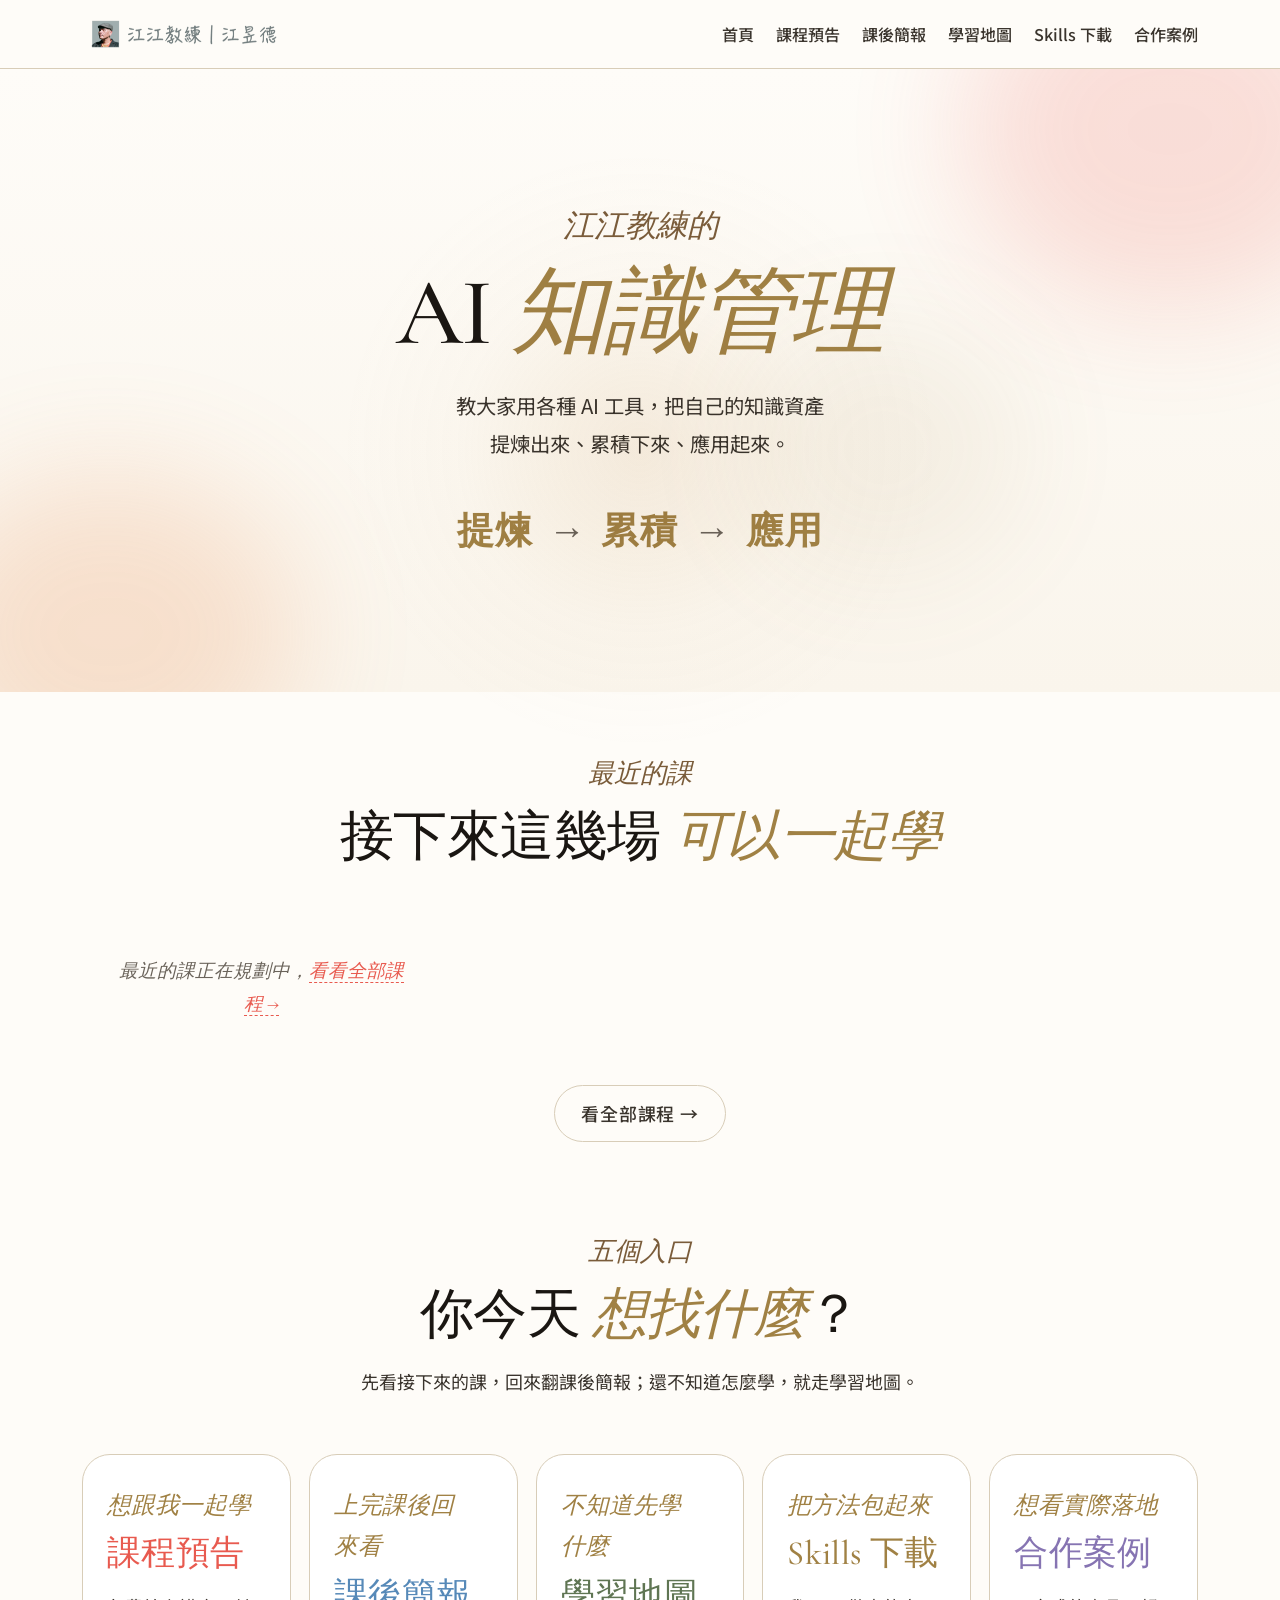
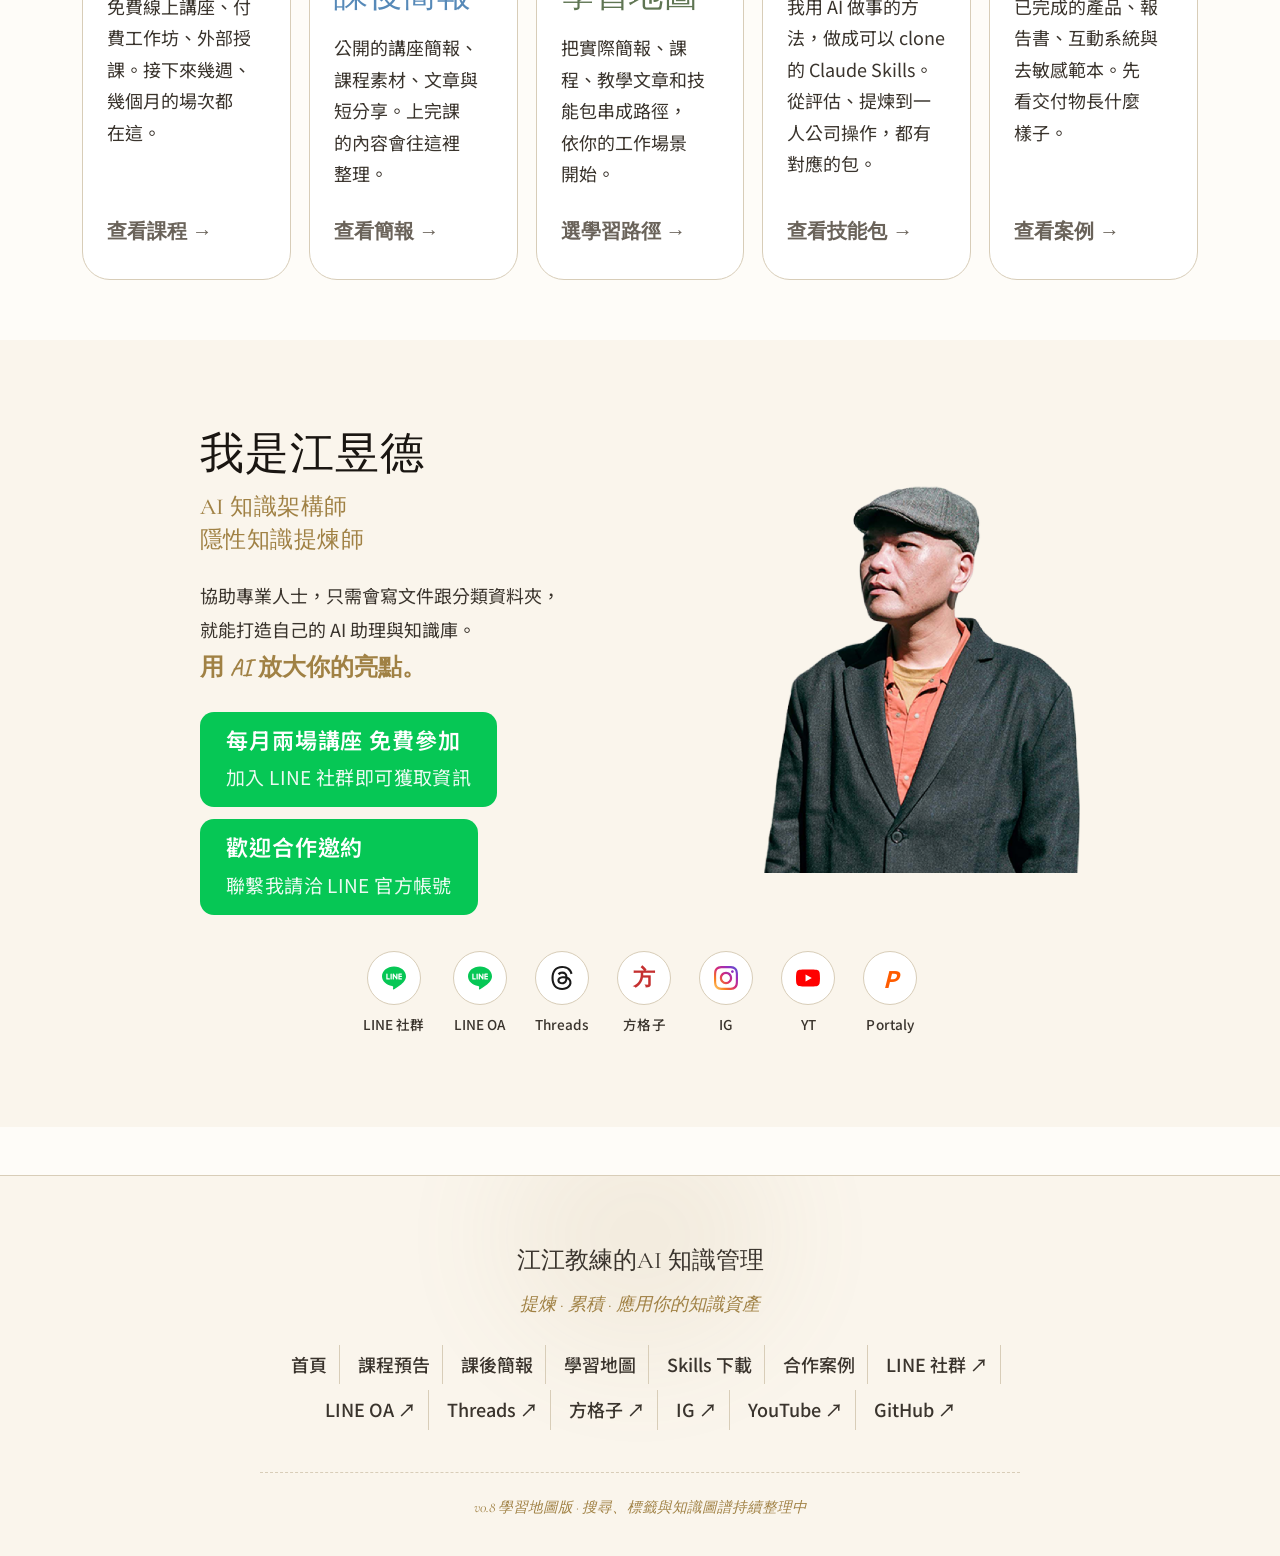
==== commit c93befe0: "Reframe resources into learning map" ====
--- a/index.html
+++ b/index.html
@@ -20,7 +20,7 @@
 <link rel="preconnect" href="https://fonts.googleapis.com" />
 <link rel="preconnect" href="https://fonts.gstatic.com" crossorigin />
 <link rel="stylesheet" href="https://fonts.googleapis.com/css2?family=Cormorant+Garamond:ital,wght@0,400;0,500;0,600;1,400;1,500&family=Caveat:wght@400;500;600;700&family=Noto+Sans+TC:wght@400;500;700&family=JetBrains+Mono:wght@400;500&display=swap" />
-<link rel="stylesheet" href="styles.css" />
+<link rel="stylesheet" href="styles.css?v=20260603-learning-map" />
 <script type="application/ld+json">
 {
   "@context": "https://schema.org",
@@ -74,9 +74,9 @@
     <button class="nav-toggle" aria-label="選單"><span></span><span></span><span></span></button>
     <ul class="nav-menu">
       <li><a href="index.html" class="active">首頁</a></li>
+      <li><a href="courses.html">課程預告</a></li>
+      <li><a href="resources.html">課後簡報</a></li>
       <li><a href="learn.html">學習地圖</a></li>
-      <li><a href="courses.html">課程預告</a></li>
-      <li><a href="resources.html">學習資源</a></li>
       <li><a href="skills.html">Skills 下載</a></li>
       <li><a href="cases.html">合作案例</a></li>
     </ul>
@@ -101,7 +101,7 @@
   </div>
 </section>
 
-<!-- 最近的課（自動讀 courses-data.js 過濾未來 3 場） -->
+<!-- 最近的課（自動讀 courses-data.js?v=20260603-resources-covers 過濾未來 3 場） -->
 <section style="padding: 60px 0 40px;">
   <div class="container">
     <div class="section-head-center">
@@ -125,6 +125,32 @@
           </div>
         </div>
       </div>
+      <div class="list-card course-card" data-course-id="2026-06-10-boss-ai-strategy">
+        <div class="card-thumbnail-placeholder">
+      <div class="ph-decor ph-decor-a"></div>
+      <div class="ph-decor ph-decor-b"></div>
+      <div class="ph-top">
+        <span class="ph-month-mark">JUNE</span>
+      </div>
+      <div class="ph-mid">
+        <div class="ph-day">10</div>
+        <div class="ph-month-cn">Jun</div>
+      </div>
+      <div class="ph-bottom">
+        <div class="ph-title">給企業主的 AI 駕馭策略課</div>
+        <div class="ph-org">付費工作坊</div>
+      </div>
+    </div>
+        <div class="card-body">
+          <div class="card-meta">
+            <span class="card-date">6 月 · 時間待定</span>
+          </div>
+          <h3>給企業主的 AI 駕馭策略課</h3>
+          <div class="card-modes"><span class="mode-badge venue-tbd">待定</span><span class="mode-badge reg-pending">待開放</span></div>
+
+          <div class="course-cta pending"><p class="cta-note">設計中，6/1 開始推廣，屆時公布報名連結</p></div>
+        </div>
+      </div>
       <div class="list-card course-card" data-course-id="2026-06-14-confluence-workflow">
         <div class="card-thumbnail-placeholder">
       <div class="ph-decor ph-decor-a"></div>
@@ -149,22 +175,6 @@
           <div class="card-modes"><span class="mode-badge venue-online">線上</span><span class="mode-badge reg-open">開放報名</span></div>
 
           <div class="course-cta pending"><p class="cta-note">申請制限額</p></div>
-        </div>
-      </div>
-      <div class="list-card course-card has-thumb" data-course-id="2026-06-17-wenzao-agent-workflow">
-        <div class="card-thumbnail"><img src="images/courses/2026-06-17-wenzao-agent-workflow.jpg" alt="文藻大學「講師的 Agent 工作流」" loading="lazy" /></div>
-        <div class="card-body">
-          <div class="card-meta">
-            <span class="card-date">06-17 (三) 12:00</span>
-          </div>
-          <h3>文藻大學「講師的 Agent 工作流」</h3>
-          <div class="card-modes"><span class="mode-badge venue-online">線上</span><span class="mode-badge reg-private">專場</span></div>
-          <a class="course-detail-link" href="https://ai-km-jiang.vercel.app/courses/2026-05-23-agent-workflow/" target="_blank" rel="noopener">📄 完整課程內容與簡報 ↗</a>
-          <div class="course-cta private">
-          <p class="cta-private-tag">主辦：<strong>文藻大學</strong></p>
-          <p class="cta-private-sub">封閉場次，由主辦邀約</p>
-          <p class="cta-note">教師與行政人員專場，6/17 12:00-13:00</p>
-        </div>
         </div>
       </div></div>
     <div style="text-align:center; margin-top: 32px;">
@@ -186,35 +196,35 @@
   </defs>
 </svg>
 
-<!-- 五入口卡：學習地圖 / 課程預告 / 學習資源 / Skills 下載 / 合作案例 -->
+<!-- 五入口卡：課程預告 / 課後簡報 / 學習地圖 / Skills 下載 / 合作案例 -->
 <section style="padding: 40px 0 60px;">
   <div class="container">
     <div class="section-head-center">
       <div class="eyebrow">五個入口</div>
       <h2 class="section-title">你今天 <span class="italic">想找什麼</span>？</h2>
-      <p class="section-sub">依用途分區。還不知道從哪裡開始，就先走學習地圖。</p>
+      <p class="section-sub">先看接下來的課，回來翻課後簡報；還不知道怎麼學，就走學習地圖。</p>
     </div>
 
     <div class="entry-grid five">
-      <a class="entry-card c1" href="learn.html">
-        <div class="entry-eye">不知道先學什麼</div>
-        <h3>學習地圖</h3>
-        <p>新手、辦公室工作者、講師與一人公司、組織知識管理，先選一條路徑開始。</p>
-        <span class="arrow">選學習路徑 →</span>
-      </a>
-
-      <a class="entry-card c2" href="courses.html">
+      <a class="entry-card c1" href="courses.html">
         <div class="entry-eye">想跟我一起學</div>
         <h3>課程預告</h3>
         <p>免費線上講座、付費工作坊、外部授課。接下來幾週、幾個月的場次都在這。</p>
         <span class="arrow">查看課程 →</span>
       </a>
 
-      <a class="entry-card c3" href="resources.html">
-        <div class="entry-eye">現場可以帶走</div>
-        <h3>學習資源</h3>
+      <a class="entry-card c2" href="resources.html">
+        <div class="entry-eye">上完課後回來看</div>
+        <h3>課後簡報</h3>
         <p>公開的講座簡報、課程素材、文章與短分享。上完課的內容會往這裡整理。</p>
-        <span class="arrow">查看資源 →</span>
+        <span class="arrow">查看簡報 →</span>
+      </a>
+
+      <a class="entry-card c3" href="learn.html">
+        <div class="entry-eye">不知道先學什麼</div>
+        <h3>學習地圖</h3>
+        <p>把實際簡報、課程、教學文章和技能包串成路徑，依你的工作場景開始。</p>
+        <span class="arrow">選學習路徑 →</span>
       </a>
 
       <a class="entry-card c4" href="skills.html">
@@ -337,9 +347,9 @@
 
     <div class="foot-links">
       <a href="index.html">首頁</a>
+      <a href="courses.html">課程預告</a>
+      <a href="resources.html">課後簡報</a>
       <a href="learn.html">學習地圖</a>
-      <a href="courses.html">課程預告</a>
-      <a href="resources.html">學習資源</a>
       <a href="skills.html">Skills 下載</a>
       <a href="cases.html">合作案例</a>
       <a href="https://line.me/R/ti/g2/V63_43ngbs_kq1mpVc9LlxXB-1kchHnwdsy3WQ" target="_blank" rel="noopener">LINE 社群 ↗</a>
@@ -357,8 +367,8 @@
   </div>
 </footer>
 
-<script src="courses-data.js?v=20260603-gpreview" defer></script>
-<script src="courses-render.js?v=20260603-gpreview" defer></script>
+<script src="courses-data.js?v=20260603-resources-covers" defer></script>
+<script src="courses-render.js?v=20260603-resources-covers" defer></script>
 <script src="spotlight.js" defer></script>
 </body>
 </html>
--- a/styles.css
+++ b/styles.css
@@ -404,9 +404,16 @@
 @media (min-width: 720px) {
   .list-grid.cols-2 { grid-template-columns: repeat(2, 1fr); }
   .list-grid.cols-3 { grid-template-columns: repeat(2, 1fr); }
+  .list-grid.cols-4 { grid-template-columns: repeat(2, 1fr); }
+}
+@media (min-width: 940px) {
+  .list-grid.cols-4 { grid-template-columns: repeat(3, 1fr); }
 }
 @media (min-width: 1080px) {
   .list-grid.cols-3 { grid-template-columns: repeat(3, 1fr); }
+}
+@media (min-width: 1180px) {
+  .list-grid.cols-4 { grid-template-columns: repeat(4, 1fr); }
 }
 
 /* 籌備中 badge */
@@ -535,6 +542,44 @@
   border-bottom-color: var(--c-coral);
 }
 .list-card .card-links span { color: var(--ink-faint); font-size: 1.06rem; }
+
+.resource-course-grid {
+  gap: 16px;
+}
+.resource-course-grid .course-card .card-body {
+  padding: 15px 16px 17px;
+  gap: 2px;
+}
+.resource-course-grid .list-card .card-meta {
+  gap: 7px;
+  font-size: 0.88rem;
+  margin-bottom: 7px;
+}
+.resource-course-grid .list-card .card-date {
+  font-size: 0.94rem;
+}
+.resource-course-grid .list-card .badge {
+  padding: 3px 8px;
+  font-size: 0.68rem;
+}
+.resource-course-grid .list-card h3 {
+  font-size: 1.16rem;
+  line-height: 1.28;
+  margin-bottom: 7px;
+}
+.resource-course-grid .list-card p {
+  font-size: 0.9rem;
+  line-height: 1.55;
+  margin-bottom: 10px;
+}
+.resource-course-grid .list-card .card-links {
+  gap: 10px;
+  font-size: 0.88rem;
+  padding-top: 9px;
+}
+.resource-course-grid .list-card:not(.course-card) {
+  padding: 18px 18px;
+}
 
 /* ─── 分組 header ─── */
 .group-header {
@@ -2058,6 +2103,38 @@
   color: var(--c-coral);
   border-bottom-color: var(--c-coral);
 }
+.path-links {
+  margin-top: 18px;
+  padding-top: 16px;
+  border-top: 1px dashed var(--line);
+}
+.path-links a {
+  color: var(--c-coral);
+  font-weight: 700;
+  border-bottom: 1px solid rgba(184, 104, 76, 0.28);
+}
+.learning-board {
+  margin-top: 36px;
+  background: var(--paper);
+  border: 1px solid var(--line);
+  border-radius: var(--radius-lg);
+  padding: 26px 30px;
+  display: flex;
+  align-items: center;
+  justify-content: space-between;
+  gap: 24px;
+}
+.learning-board h2 {
+  font-family: 'Cormorant Garamond', serif;
+  font-weight: 500;
+  font-size: 1.75rem;
+  margin: 2px 0 8px;
+}
+.learning-board p {
+  color: var(--ink-soft);
+  margin: 0;
+  max-width: 680px;
+}
 .tag-dimension-grid {
   display: grid;
   grid-template-columns: repeat(4, minmax(0, 1fr));
@@ -2108,6 +2185,8 @@
   .entry-grid, .entry-grid.five, .path-grid, .tag-dimension-grid { grid-template-columns: 1fr; gap: 20px; }
   .entry-card { padding: 28px 24px; min-height: auto; }
   .entry-card h3 { font-size: 1.7rem; }
+  .learning-board { display: grid; padding: 24px; }
+  .learning-board .button { justify-self: start; }
   section { padding: 60px 0; }
   .page-header h1 { font-size: 2.6rem; }
   .group-header h2 { font-size: 1.5rem; }
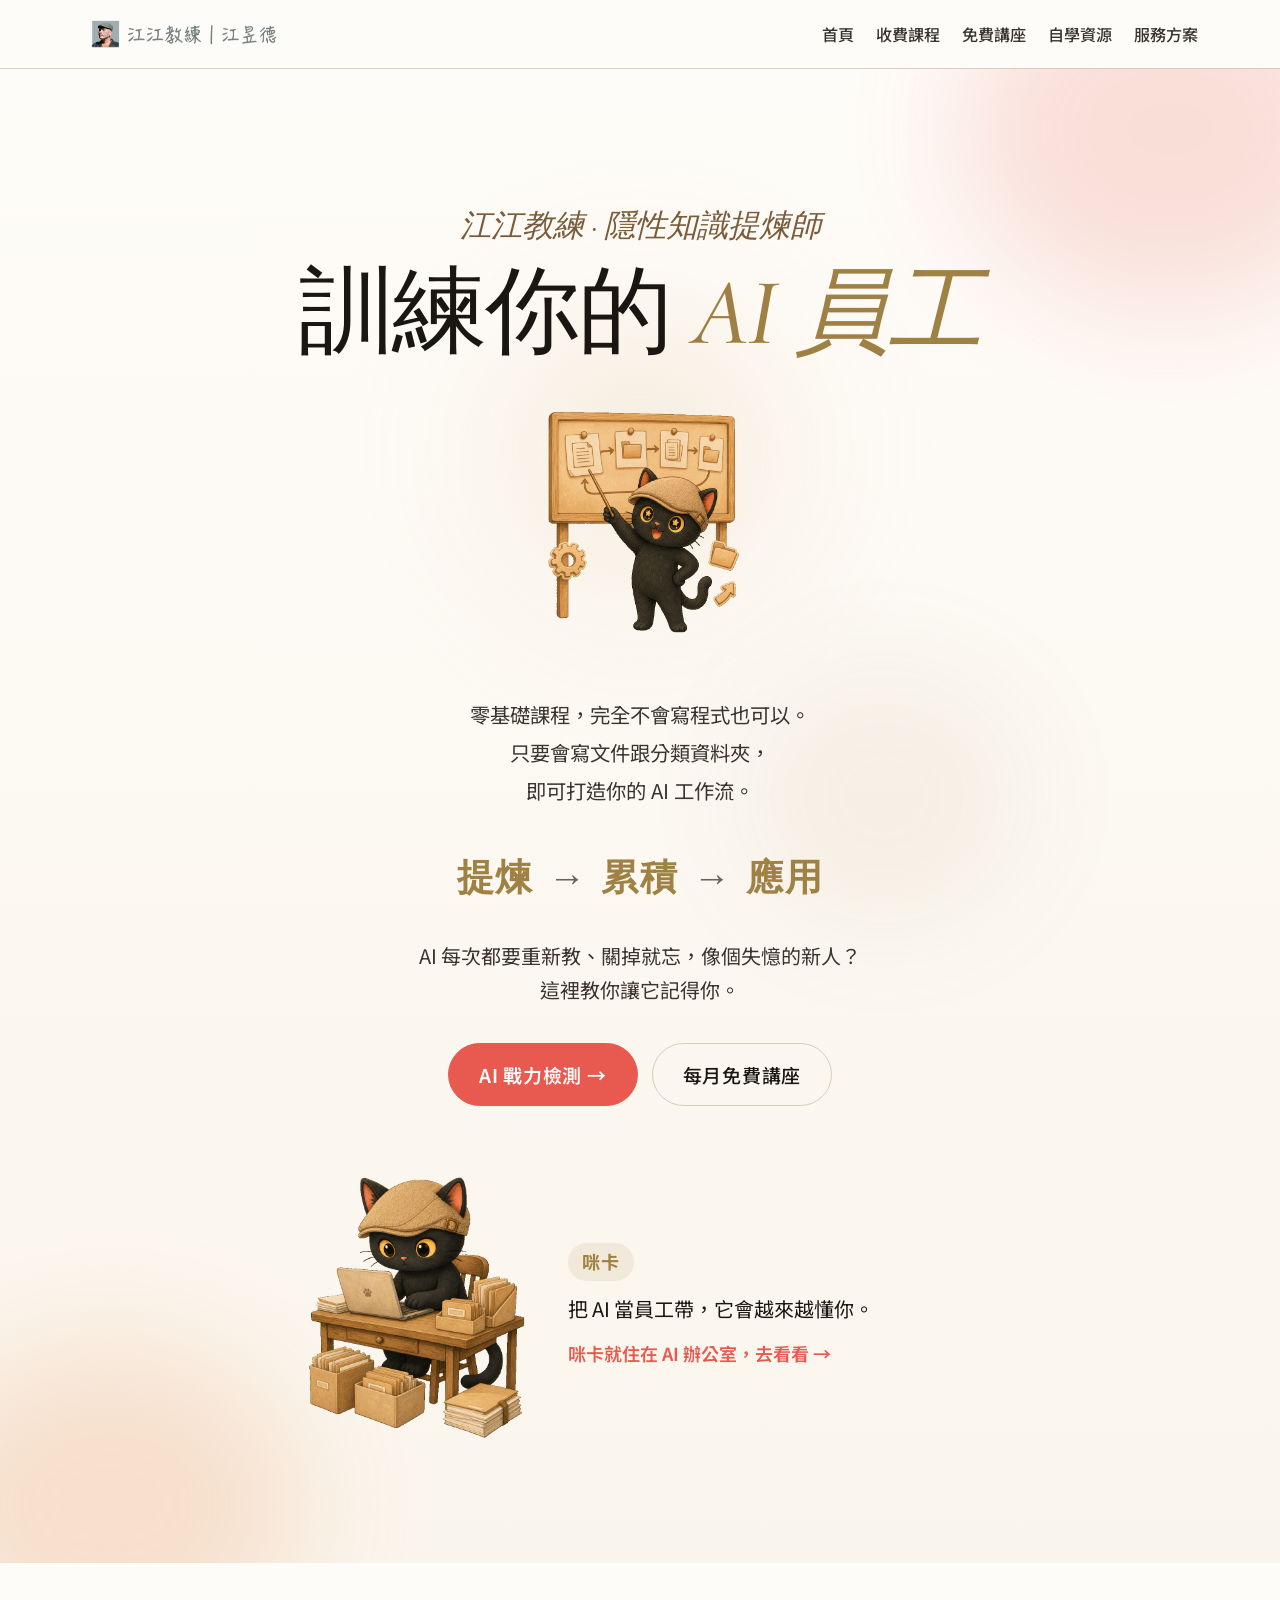
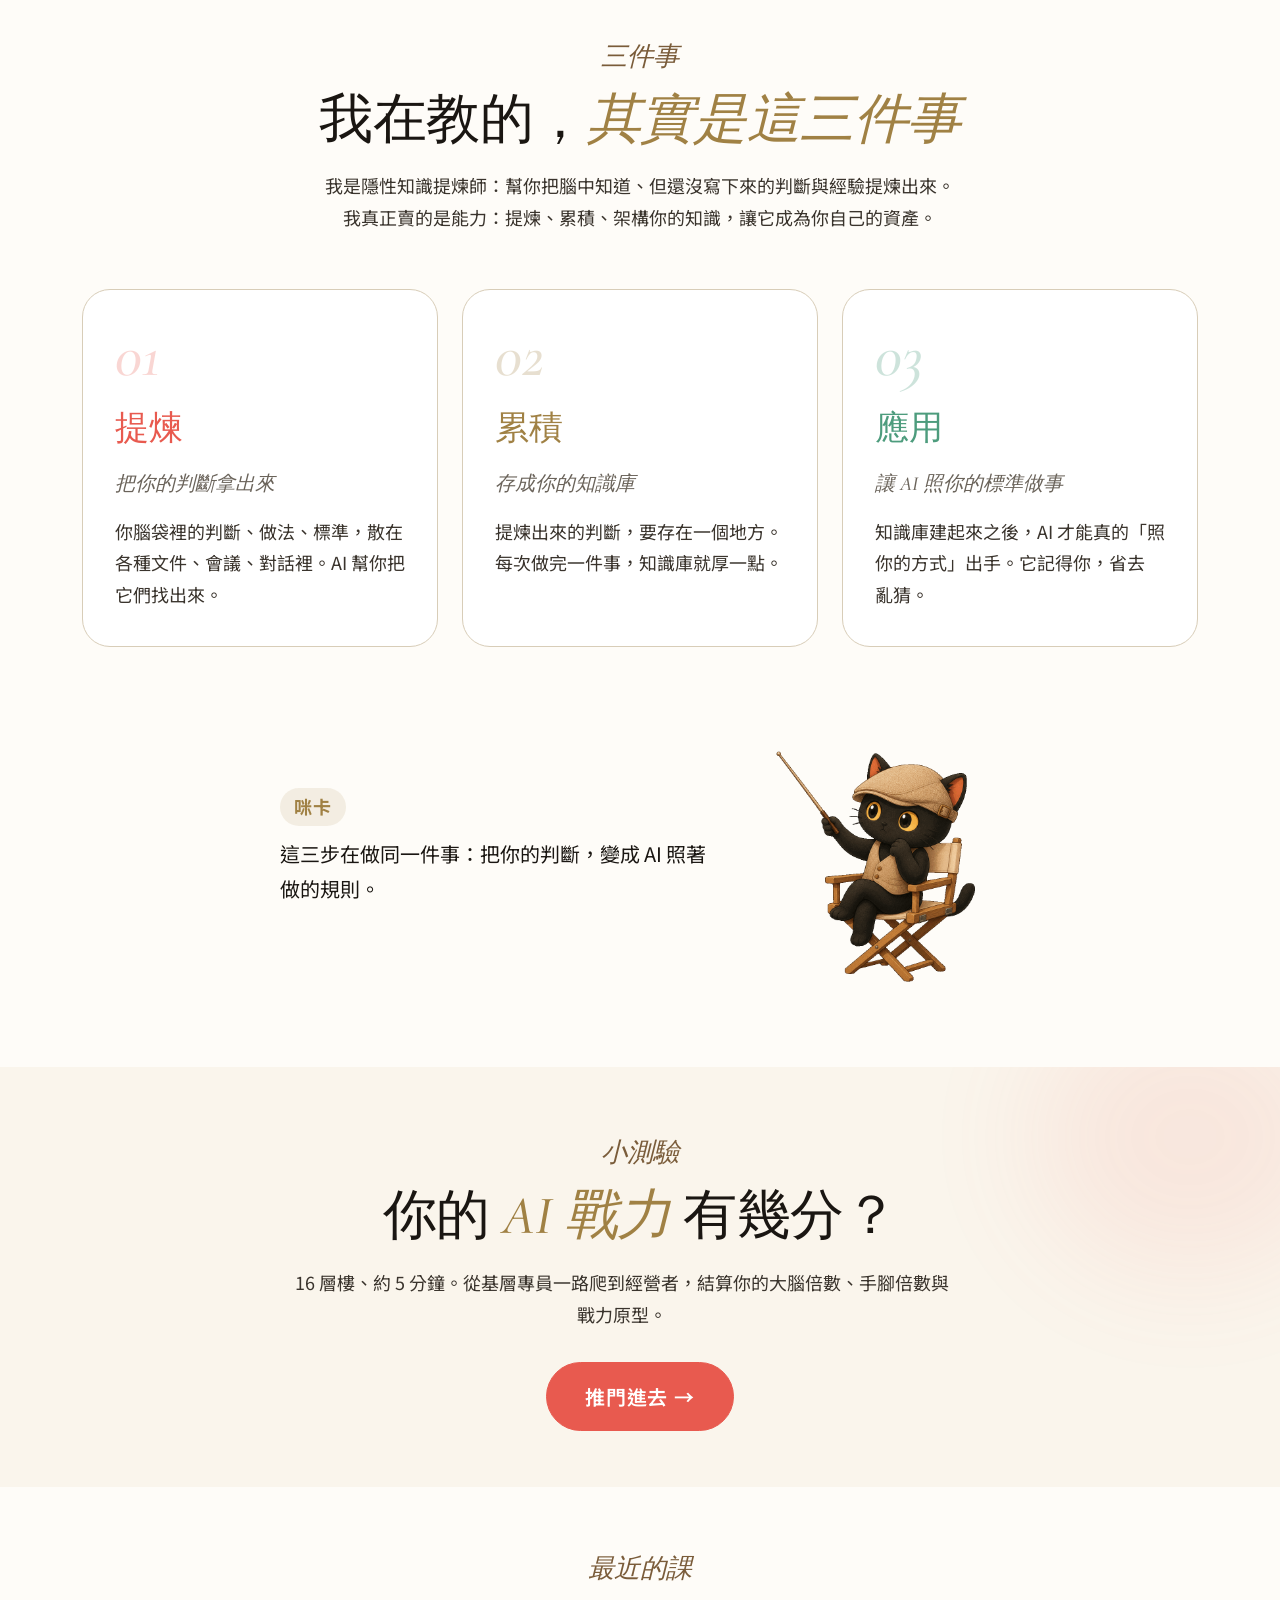
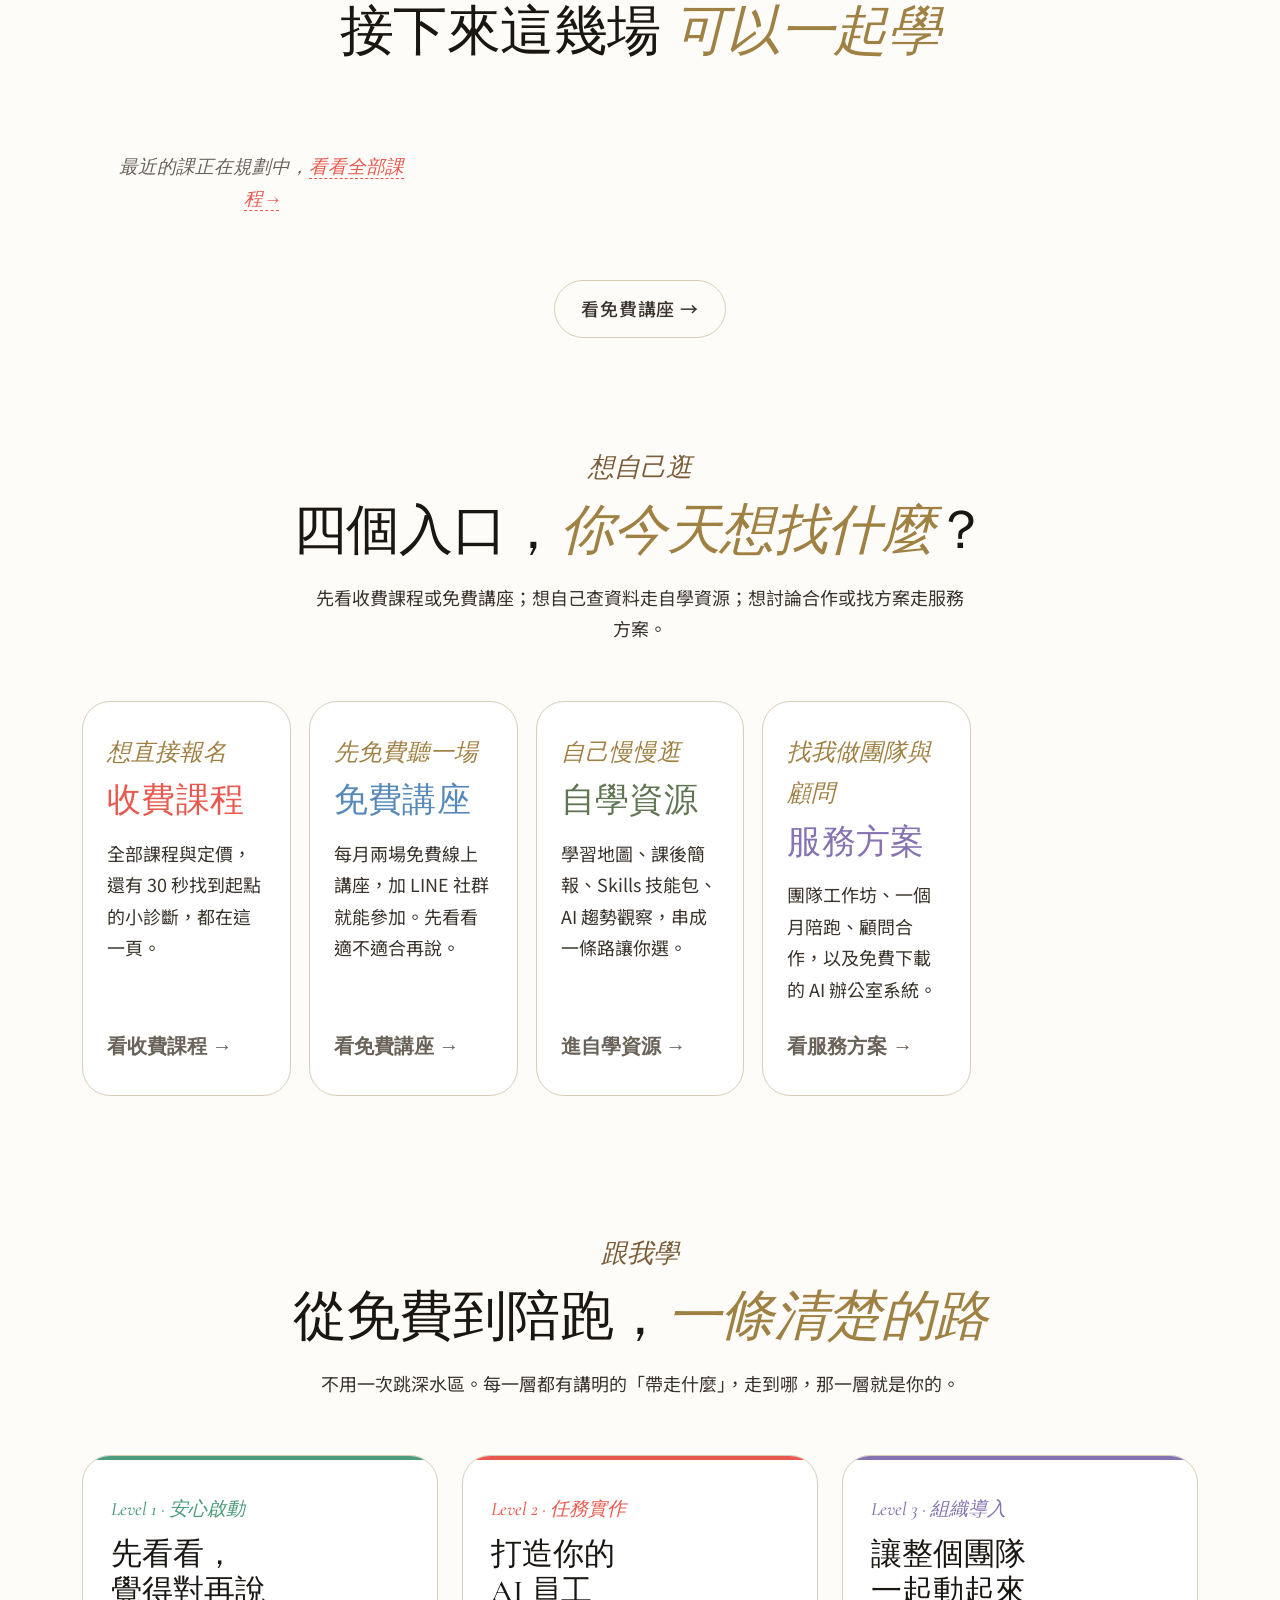
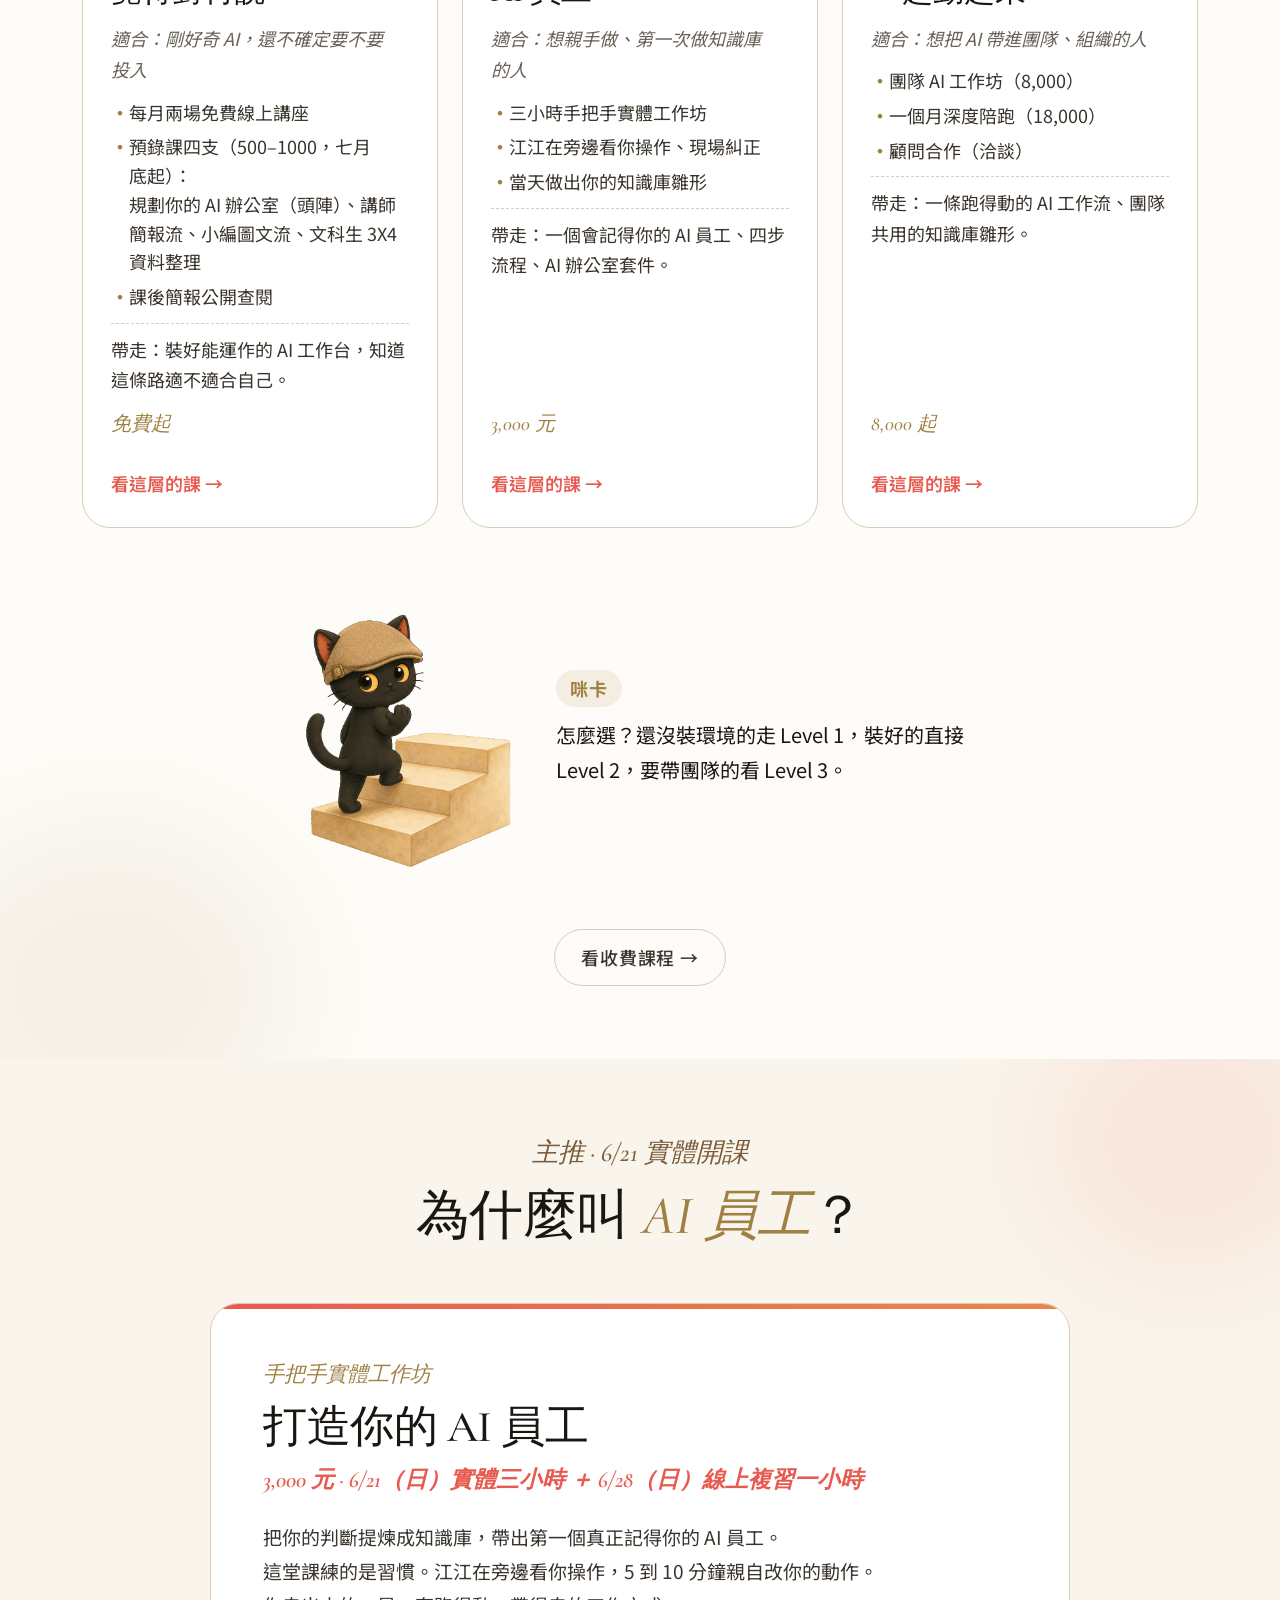
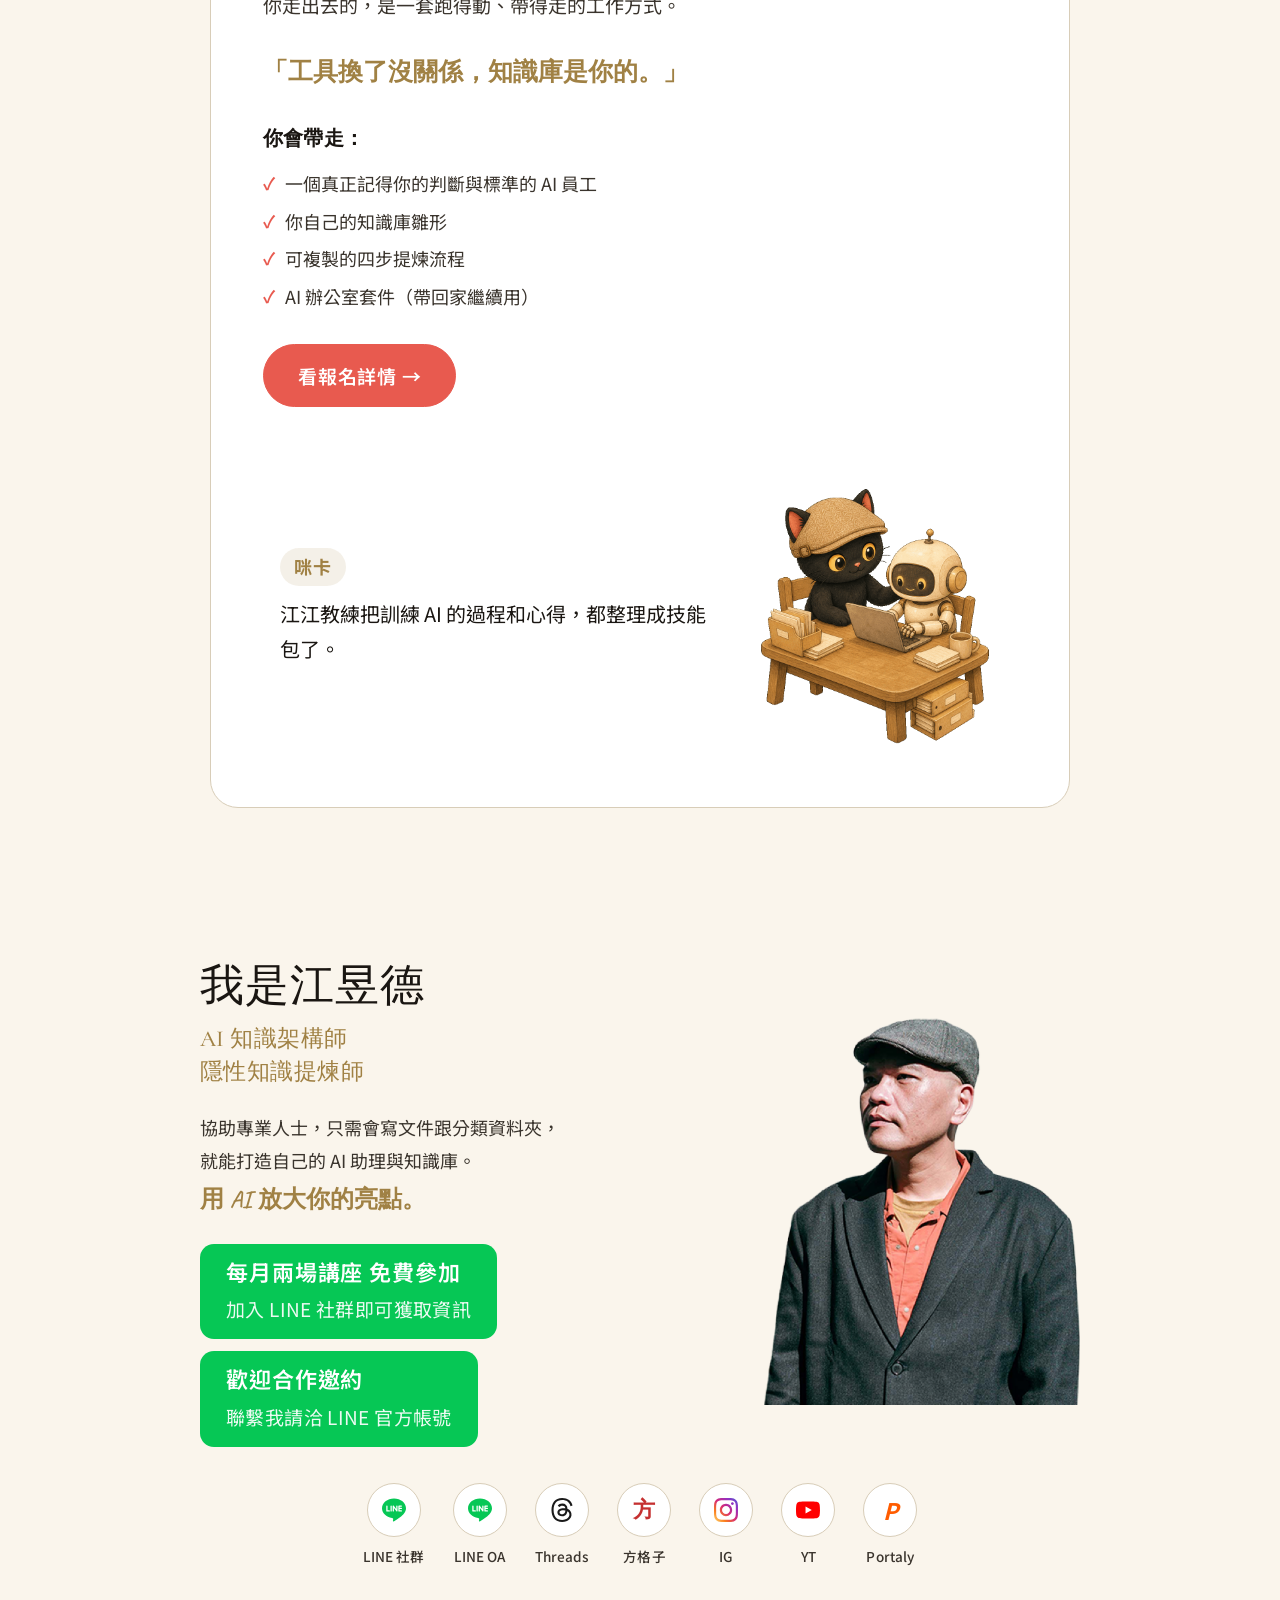
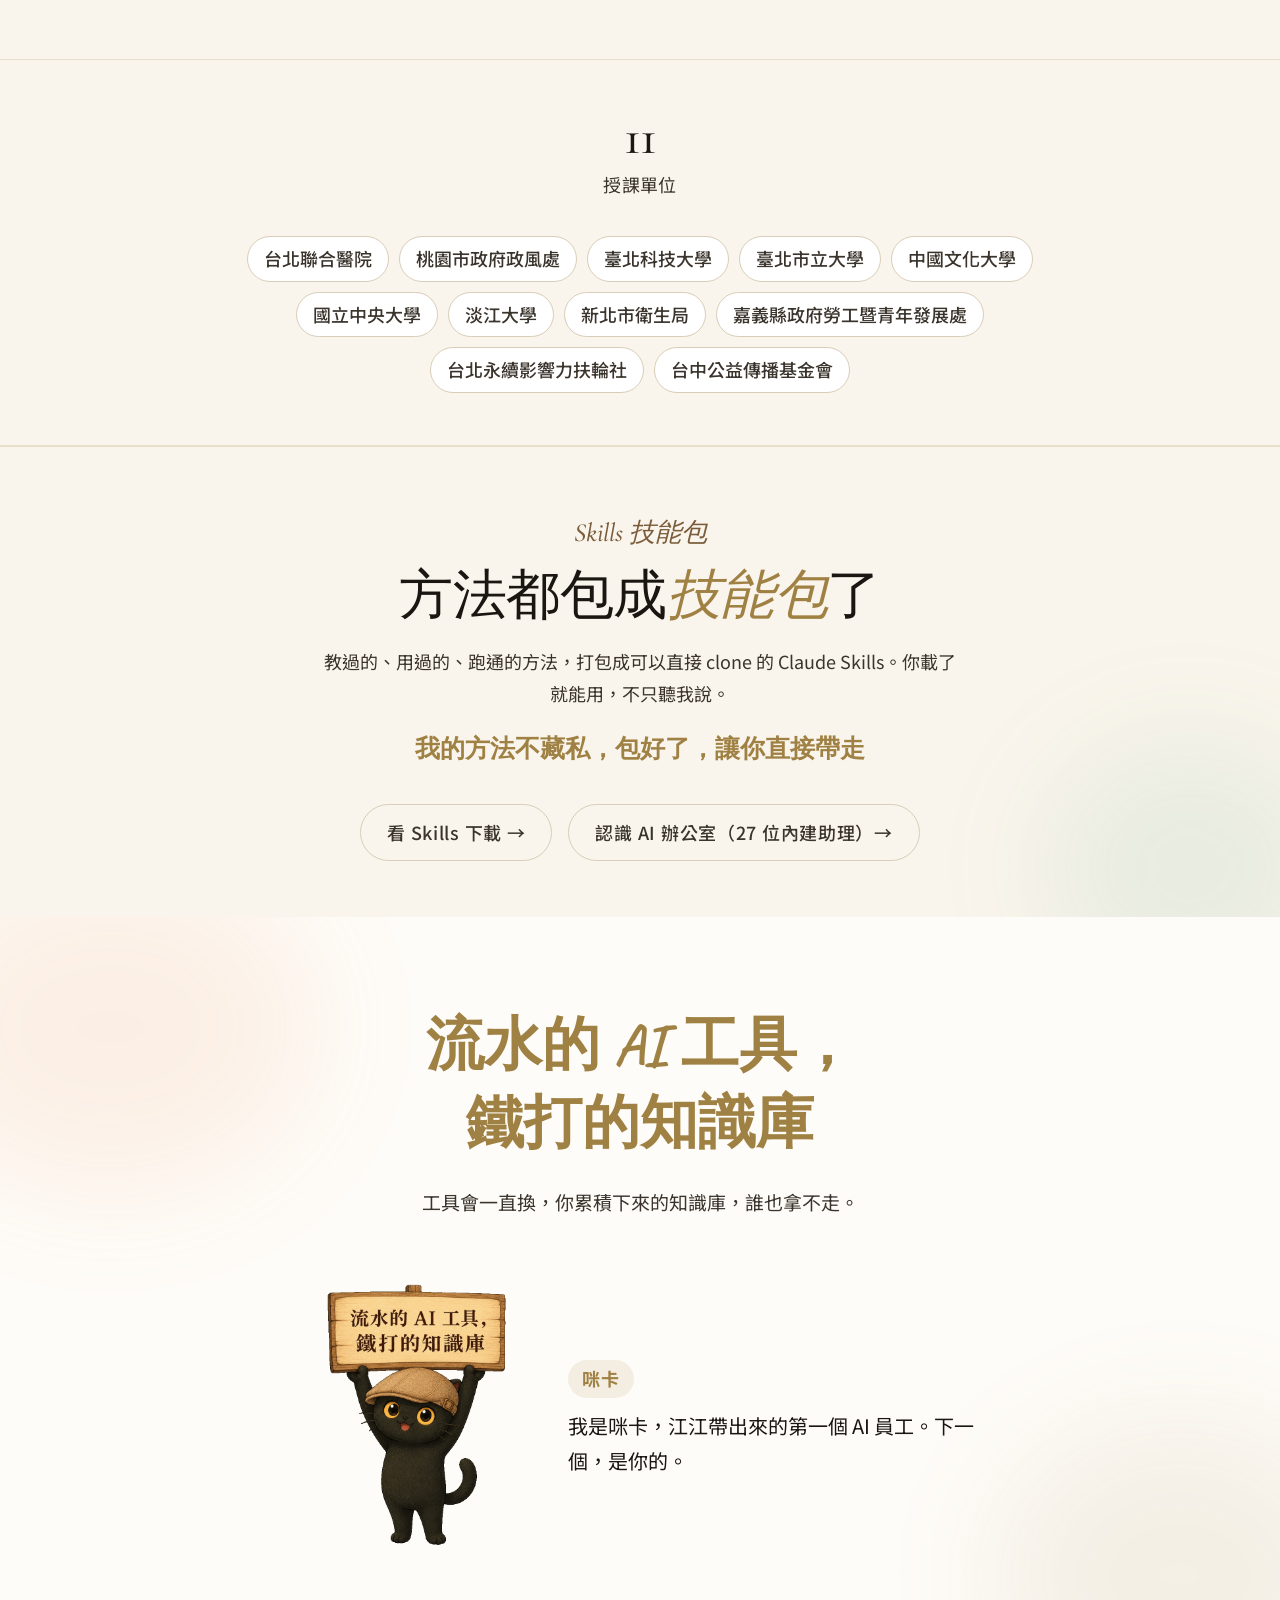
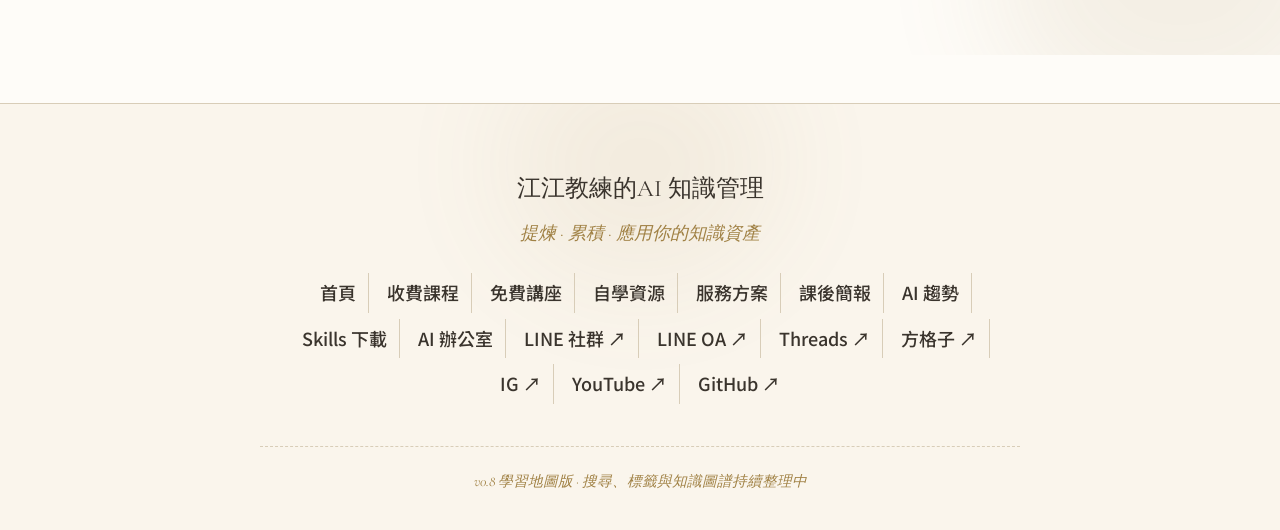
==== commit 514b8960: "備份：本地完整現況快照（含 ai-office、ai-trends、ai-power-tower 戰力測驗、新風格咪卡圖、首頁改版） 此分支用於版本錯亂的安全存檔，未與 origin/main 領先的" ====
--- a/index.html
+++ b/index.html
@@ -28,7 +28,7 @@
   "name": "江昱德",
   "alternateName": ["江江教練", "Jiang Yude"],
   "jobTitle": "AI 教練",
-  "description": "AI 教練與一人公司主理人。專長是提煉隱性知識——協助知識工作者把散落的文件、會議紀錄、課程錄影、工作經驗，用 AI 工具變成可累積、可重用、可輔助決策的知識資產。",
+  "description": "AI 教練與一人公司主理人。專長是提煉隱性知識：協助知識工作者把散落的文件、會議紀錄、課程錄影、工作經驗，用 AI 工具變成可累積、可重用、可輔助決策的知識資產。",
   "url": "https://ai-km-jiang.vercel.app/",
   "image": "https://ai-km-jiang.vercel.app/images/intro-jiang.png",
   "knowsAbout": [
@@ -65,6 +65,629 @@
   }
 }
 </script>
+
+<style>
+/* ── index.html 頁面專屬樣式 ── */
+
+/* ── 1. Hero：雙 CTA 按鈕列 ── */
+.hero-cta-row {
+  display: flex;
+  gap: 14px;
+  justify-content: center;
+  flex-wrap: wrap;
+  margin-top: 36px;
+}
+.hero-btn-primary {
+  display: inline-block;
+  padding: 14px 30px;
+  background: var(--c-coral);
+  color: #fff;
+  border-radius: var(--radius-pill);
+  font-size: 1.12rem;
+  font-weight: 600;
+  letter-spacing: 0.04em;
+  border: 1.5px solid var(--c-coral);
+  transition: background .25s, transform .25s, box-shadow .25s;
+  text-decoration: none;
+}
+.hero-btn-primary:hover {
+  background: #d44d43;
+  border-color: #d44d43;
+  transform: translateY(-2px);
+  box-shadow: 0 12px 28px rgba(232, 90, 79, 0.32);
+  color: #fff;
+}
+.hero-btn-secondary {
+  display: inline-block;
+  padding: 14px 30px;
+  background: transparent;
+  color: var(--ink);
+  border-radius: var(--radius-pill);
+  font-size: 1.12rem;
+  font-weight: 500;
+  letter-spacing: 0.04em;
+  border: 1.5px solid var(--line);
+  transition: all .25s;
+  text-decoration: none;
+}
+.hero-btn-secondary:hover {
+  border-color: var(--c-sand);
+  color: var(--c-sand);
+  transform: translateY(-2px);
+}
+.tier-link {
+  display: inline-block;
+  margin-top: 14px;
+  font-size: 1.06rem;
+  font-weight: 600;
+  color: var(--c-coral);
+  text-decoration: none;
+}
+.tier-link:hover { text-decoration: underline; }
+.hero-hook {
+  margin: 28px 0 0;
+  font-size: 1.18rem;
+  line-height: 1.7;
+  color: var(--ink-soft);
+}
+
+/* ── 2. 三支柱 ── */
+.pillars-section {
+  padding: 72px 0 64px;
+  background: var(--bg);
+  position: relative;
+  overflow: hidden;
+}
+.pillars-grid {
+  display: grid;
+  grid-template-columns: repeat(3, 1fr);
+  gap: 24px;
+  margin-top: 48px;
+}
+@media (max-width: 768px) {
+  .pillars-grid { grid-template-columns: 1fr; gap: 18px; }
+}
+.pillar-card {
+  background: var(--paper);
+  border: 1px solid var(--line);
+  border-radius: var(--radius-xl);
+  padding: 36px 32px;
+  position: relative;
+  overflow: hidden;
+  transition: transform .3s, box-shadow .3s, border-color .3s;
+}
+.pillar-card:hover {
+  transform: translateY(-4px);
+  box-shadow: var(--shadow-strong);
+  border-color: var(--c-sand);
+}
+.pillar-num {
+  font-family: 'Cormorant Garamond', serif;
+  font-style: italic;
+  font-size: 3.6rem;
+  font-weight: 500;
+  line-height: 1;
+  margin-bottom: 12px;
+  color: var(--line);
+}
+.pillar-card:nth-child(1) .pillar-num { color: rgba(232, 90, 79, 0.25); }
+.pillar-card:nth-child(2) .pillar-num { color: rgba(160, 129, 68, 0.25); }
+.pillar-card:nth-child(3) .pillar-num { color: rgba(77, 156, 125, 0.28); }
+.pillar-title {
+  font-family: 'Cormorant Garamond', serif;
+  font-size: 2rem;
+  font-weight: 500;
+  margin: 0 0 8px;
+  color: var(--ink);
+  letter-spacing: 0.01em;
+}
+.pillar-card:nth-child(1) .pillar-title { color: var(--c-coral); }
+.pillar-card:nth-child(2) .pillar-title { color: var(--c-sand); }
+.pillar-card:nth-child(3) .pillar-title { color: var(--c-mint); }
+.pillar-sub {
+  font-family: 'Cormorant Garamond', serif;
+  font-style: italic;
+  font-size: 1.18rem;
+  color: var(--ink-faint);
+  margin: 0 0 14px;
+  font-weight: 500;
+}
+.pillar-desc {
+  font-size: 1.06rem;
+  color: var(--ink-soft);
+  line-height: 1.75;
+  margin: 0;
+}
+.pillars-tagline {
+  text-align: center;
+  margin-top: 40px;
+  font-family: 'Caveat', cursive;
+  font-size: 1.6rem;
+  color: var(--c-sand);
+  font-weight: 600;
+  letter-spacing: 0.02em;
+}
+
+/* ── 3. 信任層：數字 strip + 單位 chips ── */
+.trust-strip {
+  padding: 52px 0;
+  background: var(--bg-soft);
+  border-top: 1px solid var(--line-soft);
+  border-bottom: 1px solid var(--line-soft);
+  position: relative;
+  overflow: hidden;
+}
+.trust-inner {
+  display: flex;
+  flex-wrap: wrap;
+  align-items: center;
+  justify-content: center;
+  gap: 48px 64px;
+}
+.trust-stat {
+  text-align: center;
+}
+.trust-stat-num {
+  font-family: 'Cormorant Garamond', serif;
+  font-size: 3rem;
+  font-weight: 500;
+  color: var(--ink);
+  line-height: 1;
+  letter-spacing: -0.02em;
+}
+.trust-stat-label {
+  font-size: 1.06rem;
+  color: var(--ink-soft);
+  margin-top: 6px;
+  letter-spacing: 0.02em;
+}
+.trust-divider {
+  width: 1px;
+  height: 56px;
+  background: var(--line);
+  flex-shrink: 0;
+}
+@media (max-width: 720px) {
+  .trust-divider { display: none; }
+  .trust-inner { gap: 32px 40px; }
+}
+.trust-units {
+  display: flex;
+  flex-wrap: wrap;
+  justify-content: center;
+  gap: 10px;
+  margin-top: 36px;
+  max-width: 880px;
+  margin-left: auto;
+  margin-right: auto;
+}
+.trust-chip {
+  display: inline-block;
+  padding: 6px 16px;
+  background: var(--paper);
+  border: 1px solid var(--line);
+  border-radius: var(--radius-pill);
+  font-size: 1.06rem;
+  color: var(--ink-soft);
+  font-weight: 500;
+  white-space: nowrap;
+  transition: border-color .2s, color .2s;
+}
+.trust-chip:hover {
+  border-color: var(--c-sand);
+  color: var(--ink);
+}
+
+/* ── 6. 課程三層體系 ── */
+.tiers-section {
+  padding: 72px 0 64px;
+  background: var(--bg);
+  position: relative;
+  overflow: hidden;
+}
+.tiers-grid {
+  display: grid;
+  grid-template-columns: repeat(3, 1fr);
+  gap: 24px;
+  margin-top: 48px;
+}
+@media (max-width: 840px) {
+  .tiers-grid { grid-template-columns: 1fr; gap: 20px; }
+}
+.tier-card {
+  background: var(--paper);
+  border: 1px solid var(--line);
+  border-radius: var(--radius-xl);
+  padding: 36px 28px 28px;
+  display: flex;
+  flex-direction: column;
+  gap: 12px;
+  position: relative;
+  overflow: hidden;
+  transition: transform .3s, box-shadow .3s, border-color .3s;
+}
+.tier-card:hover {
+  transform: translateY(-4px);
+  box-shadow: var(--shadow-strong);
+  border-color: var(--c-sand);
+}
+.tier-card::before {
+  content: '';
+  position: absolute;
+  top: 0; left: 0; right: 0;
+  height: 4px;
+}
+.tier-card.lv1::before { background: var(--c-mint); }
+.tier-card.lv2::before { background: var(--c-coral); }
+.tier-card.lv3::before { background: var(--c-lavender); }
+.tier-level {
+  font-family: 'Cormorant Garamond', serif;
+  font-style: italic;
+  font-size: 1.12rem;
+  color: var(--ink-faint);
+  font-weight: 500;
+}
+.tier-card.lv1 .tier-level { color: var(--c-mint); }
+.tier-card.lv2 .tier-level { color: var(--c-coral); }
+.tier-card.lv3 .tier-level { color: var(--c-lavender); }
+.tier-title {
+  font-family: 'Cormorant Garamond', serif;
+  font-size: 1.8rem;
+  font-weight: 500;
+  color: var(--ink);
+  line-height: 1.2;
+  margin: 0;
+}
+.tier-who {
+  font-size: 1.06rem;
+  color: var(--ink-faint);
+  font-style: italic;
+  margin: 0;
+}
+.tier-items {
+  list-style: none;
+  padding: 0;
+  margin: 0;
+  display: flex;
+  flex-direction: column;
+  gap: 6px;
+}
+.tier-items li {
+  font-size: 1.06rem;
+  color: var(--ink-soft);
+  padding-left: 18px;
+  position: relative;
+  line-height: 1.6;
+}
+.tier-items li::before {
+  content: '·';
+  position: absolute;
+  left: 0;
+  color: var(--c-sand);
+  font-weight: 700;
+}
+.tier-takeaway {
+  font-size: 1.06rem;
+  color: var(--ink-soft);
+  line-height: 1.7;
+  margin: 0;
+  padding-top: 10px;
+  border-top: 1px dashed var(--line);
+  flex-grow: 1;
+}
+.tier-price {
+  font-family: 'Cormorant Garamond', serif;
+  font-size: 1.18rem;
+  color: var(--c-sand);
+  font-style: italic;
+  font-weight: 500;
+}
+.tiers-cta-row {
+  text-align: center;
+  margin-top: 44px;
+}
+
+/* ── 7. 旗艦課深度區 ── */
+.flagship-section {
+  padding: 72px 0 64px;
+  background: var(--bg-soft);
+  position: relative;
+  overflow: hidden;
+}
+.flagship-inner {
+  max-width: 860px;
+  margin: 0 auto;
+  background: var(--paper);
+  border: 1px solid var(--line);
+  border-radius: var(--radius-xl);
+  padding: 52px 52px 44px;
+  position: relative;
+  overflow: hidden;
+}
+@media (max-width: 720px) {
+  .flagship-inner { padding: 36px 24px 32px; }
+}
+.flagship-inner::before {
+  content: '';
+  position: absolute;
+  top: 0; left: 0; right: 0;
+  height: 5px;
+  background: linear-gradient(90deg, var(--c-coral), var(--c-peach));
+}
+.flagship-eyebrow {
+  font-family: 'Cormorant Garamond', serif;
+  font-style: italic;
+  font-size: 1.25rem;
+  color: var(--c-sand);
+  font-weight: 500;
+  margin-bottom: 8px;
+}
+.flagship-title {
+  font-family: 'Cormorant Garamond', serif;
+  font-size: 2.6rem;
+  font-weight: 500;
+  color: var(--ink);
+  margin: 0 0 6px;
+  line-height: 1.2;
+  letter-spacing: -0.01em;
+}
+.flagship-price-tag {
+  font-family: 'Cormorant Garamond', serif;
+  font-size: 1.35rem;
+  color: var(--c-coral);
+  font-style: italic;
+  font-weight: 600;
+  margin-bottom: 20px;
+}
+.flagship-positioning {
+  font-size: 1.12rem;
+  color: var(--ink-soft);
+  line-height: 1.8;
+  margin: 0 0 28px;
+  max-width: 680px;
+}
+.flagship-signature {
+  font-family: 'Caveat', cursive;
+  font-size: 1.45rem;
+  color: var(--c-sand);
+  font-weight: 600;
+  margin: 0 0 28px;
+}
+.flagship-items-title {
+  font-family: 'Cormorant Garamond', serif;
+  font-size: 1.2rem;
+  font-weight: 600;
+  color: var(--ink);
+  margin: 0 0 12px;
+  letter-spacing: 0.01em;
+}
+.flagship-takeaways {
+  list-style: none;
+  padding: 0;
+  margin: 0 0 32px;
+  display: flex;
+  flex-direction: column;
+  gap: 8px;
+}
+.flagship-takeaways li {
+  font-size: 1.06rem;
+  color: var(--ink-soft);
+  padding-left: 22px;
+  position: relative;
+  line-height: 1.65;
+}
+.flagship-takeaways li::before {
+  content: '✓';
+  position: absolute;
+  left: 0;
+  color: var(--c-coral);
+  font-weight: 700;
+  font-size: 1rem;
+}
+/* 試看影片佔位框 */
+.flagship-video-placeholder {
+  background: var(--bg-soft);
+  border: 1.5px dashed var(--c-sand);
+  border-radius: var(--radius-lg);
+  padding: 40px 24px;
+  text-align: center;
+  margin: 0 0 32px;
+  color: var(--ink-faint);
+  font-family: 'Cormorant Garamond', serif;
+  font-style: italic;
+  font-size: 1.12rem;
+  line-height: 1.65;
+}
+.flagship-cta {
+  display: inline-block;
+  padding: 14px 34px;
+  background: var(--c-coral);
+  color: #fff;
+  border-radius: var(--radius-pill);
+  font-size: 1.12rem;
+  font-weight: 600;
+  letter-spacing: 0.04em;
+  border: 1.5px solid var(--c-coral);
+  transition: background .25s, transform .25s, box-shadow .25s;
+  text-decoration: none;
+}
+.flagship-cta:hover {
+  background: #d44d43;
+  border-color: #d44d43;
+  transform: translateY(-2px);
+  box-shadow: 0 12px 28px rgba(232, 90, 79, 0.32);
+  color: #fff;
+}
+
+/* ── 8. 學員與推薦 ── */
+.testimonials-section {
+  padding: 64px 0 56px;
+  background: var(--bg);
+  position: relative;
+  overflow: hidden;
+}
+.testimonials-grid {
+  display: grid;
+  grid-template-columns: repeat(3, 1fr);
+  gap: 20px;
+  margin-top: 48px;
+}
+@media (max-width: 840px) {
+  .testimonials-grid { grid-template-columns: 1fr; }
+}
+.testimonial-card {
+  background: var(--paper);
+  border: 1px solid var(--line-soft);
+  border-radius: var(--radius-lg);
+  padding: 28px 26px;
+  display: flex;
+  flex-direction: column;
+  gap: 14px;
+}
+.testimonial-quote {
+  font-size: 1.06rem;
+  color: var(--ink-soft);
+  line-height: 1.75;
+  margin: 0;
+  font-style: italic;
+  font-family: 'Cormorant Garamond', serif;
+  font-size: 1.18rem;
+}
+.testimonial-source {
+  font-size: 1.06rem;
+  color: var(--ink-faint);
+  font-weight: 500;
+  margin: 0;
+  padding-top: 10px;
+  border-top: 1px dashed var(--line);
+}
+
+/* ── 10. 技能包生態圈 ── */
+.skills-teaser {
+  padding: 64px 0 56px;
+  background: var(--bg-soft);
+  border-top: 1px solid var(--line-soft);
+  text-align: center;
+  position: relative;
+  overflow: hidden;
+}
+.skills-teaser-inner {
+  max-width: 640px;
+  margin: 0 auto;
+}
+.skills-teaser-tagline {
+  font-family: 'Caveat', cursive;
+  font-size: 1.5rem;
+  color: var(--c-sand);
+  font-weight: 600;
+  margin: 18px 0 0;
+}
+
+/* ── 六入口卡：重用 entry-grid，區塊有自己的 section padding ── */
+.entry-section {
+  padding: 60px 0 64px;
+  background: var(--bg);
+}
+
+/* ── 手機 RWD 補完 ── */
+@media (max-width: 720px) {
+  .tiers-grid { grid-template-columns: 1fr; }
+  .testimonials-grid { grid-template-columns: 1fr; }
+  .pillars-grid { grid-template-columns: 1fr; }
+}
+/* 最近的課：桌機三欄、窄幅單欄（取代原 inline style，避免蓋掉手機版規則） */
+.home-upcoming-grid { grid-template-columns: repeat(3, 1fr); }
+@media (max-width: 900px) {
+  .home-upcoming-grid { grid-template-columns: 1fr; }
+}
+
+/* ════ 咪卡時刻（視覺引導元件） ════
+   咪卡＝幫訪客理解內容的視覺引導：她的動作、神情直接跟旁邊的資訊互動（風格＝江江的咪卡社群圖卡：黑貓、鴨舌帽、奶茶米色、溫暖手繪）。
+   文案已定稿（.mika-line，不要改）；圖由 Codex 生成後，把 .mika-moment-img 裡的虛線佔位換成 <img>（建議去背 PNG，比例 4:5）。 */
+.mika-moment {
+  display: flex;
+  align-items: center;
+  gap: 26px;
+  max-width: 720px;
+  margin: 44px auto 0;
+  text-align: left;
+}
+.mika-moment.flip { flex-direction: row-reverse; }
+.mika-moment-img {
+  flex: 0 0 250px;
+  aspect-ratio: 4 / 5;
+  border: 2px dashed rgba(160,129,68,0.45);
+  border-radius: 16px;
+  background: rgba(160,129,68,0.05);
+  display: flex;
+  align-items: center;
+  justify-content: center;
+  padding: 14px;
+  text-align: center;
+  font-size: 1rem;
+  line-height: 1.55;
+  color: var(--ink-faint, #9b8c7a);
+}
+.mika-moment-img.has-img {
+  border: none;
+  background: none;
+  padding: 0;
+  overflow: hidden;
+}
+.mika-moment-img.has-img img {
+  width: 100%;
+  height: 100%;
+  object-fit: cover;
+  border-radius: 16px;
+  display: block;
+}
+.mika-moment-text .mika-name {
+  display: inline-block;
+  padding: 3px 14px;
+  background: rgba(160,129,68,0.12);
+  border-radius: 999px;
+  font-size: 1.06rem;
+  font-weight: 700;
+  color: var(--c-sand, #C99A5B);
+  letter-spacing: 0.06em;
+  margin-bottom: 10px;
+}
+.mika-moment-text .mika-go {
+  display: inline-block;
+  margin-top: 12px;
+  font-size: 1.06rem;
+  font-weight: 600;
+  color: var(--c-coral);
+  text-decoration: none;
+}
+.mika-moment-text .mika-go:hover { text-decoration: underline; }
+.mika-moment-text .mika-line {
+  font-size: 1.18rem;
+  line-height: 1.75;
+  color: var(--ink, #3d342a);
+  margin: 0;
+}
+@media (max-width: 600px) {
+  .mika-moment, .mika-moment.flip {
+    flex-direction: column;
+    text-align: center;
+  }
+  .mika-moment-img { flex: 0 0 auto; width: 210px; }
+}
+/* ════ Hero 頂部咪卡（設計工作流） ════ */
+.hero-mika-top {
+  max-width: 230px;
+  margin: 4px auto 22px;
+}
+.hero-mika-top img {
+  width: 100%;
+  height: auto;
+  display: block;
+}
+@media (max-width: 600px) {
+  .hero-mika-top { max-width: 180px; }
+}
+</style>
 </head>
 <body class="spotlight" data-motion-type="pointer">
 
@@ -74,115 +697,312 @@
     <button class="nav-toggle" aria-label="選單"><span></span><span></span><span></span></button>
     <ul class="nav-menu">
       <li><a href="index.html" class="active">首頁</a></li>
-      <li><a href="courses.html">課程預告</a></li>
-      <li><a href="resources.html">課後簡報</a></li>
-      <li><a href="learn.html">學習地圖</a></li>
-      <li><a href="skills.html">Skills 下載</a></li>
-      <li><a href="cases.html">合作案例</a></li>
+      <li><a href="offers.html">收費課程</a></li>
+      <li><a href="courses.html">免費講座</a></li>
+      <li><a href="learn.html">自學資源</a></li>
+      <li><a href="cases.html">服務方案</a></li>
     </ul>
   </div>
 </nav>
 
-<!-- Hero -->
+<!-- ════════════════════════════════════════
+     1. Hero
+     ════════════════════════════════════════ -->
 <section class="hero">
   <div class="watercolor wc-coral"></div>
   <div class="watercolor wc-peach"></div>
   <div class="watercolor wc-sand"></div>
   <div class="container narrow">
-    <div class="eyebrow">江江教練的</div>
-    <h1>AI <span class="italic">知識管理</span></h1>
+    <div class="eyebrow">江江教練 · 隱性知識提煉師</div>
+    <h1>訓練你的 <span class="italic">AI 員工</span></h1>
+    <div class="hero-mika-top">
+      <img src="images/mika-workflow.png" alt="咪卡開心地設計工作流程" loading="eager" />
+    </div>
     <p class="subtitle">
-      教大家用各種 AI 工具，把自己的知識資產<br />
-      提煉出來、累積下來、應用起來。
+      零基礎課程，完全不會寫程式也可以。<br />
+      只要會寫文件跟分類資料夾，<br />
+      即可打造你的 AI 工作流。
     </p>
     <div class="verb-chain">
       提煉 <span>→</span> 累積 <span>→</span> 應用
     </div>
+    <p class="hero-hook">AI 每次都要重新教、關掉就忘，像個失憶的新人？<br />這裡教你讓它記得你。</p>
+    <div class="hero-cta-row">
+      <a class="hero-btn-primary" href="#ai-power-quiz">AI 戰力檢測 →</a>
+      <a class="hero-btn-secondary" href="https://line.me/R/ti/g2/V63_43ngbs_kq1mpVc9LlxXB-1kchHnwdsy3WQ" target="_blank" rel="noopener">每月免費講座</a>
+    </div>
+    <div class="mika-moment" data-mika-moment="hero">
+      <!-- 圖規格（給 Codex）：咪卡坐在辦公桌前打筆電、整理分類資料夾，認真可愛的員工 -->
+      <div class="mika-moment-img has-img"><img src="images/mika-hero.png" alt="咪卡在辦公桌前整理資料、打電腦" loading="lazy" /></div>
+      <div class="mika-moment-text">
+        <span class="mika-name">咪卡</span>
+        <p class="mika-line">把 AI 當員工帶，它會越來越懂你。</p>
+        <a class="mika-go" href="ai-office/">咪卡就住在 AI 辦公室，去看看 →</a>
+      </div>
+    </div>
   </div>
 </section>
 
-<!-- 最近的課（自動讀 courses-data.js?v=20260603-resources-covers 過濾未來 3 場） -->
+<!-- ════════════════════════════════════════
+     2. 三支柱：提煉 / 累積 / 應用
+     ════════════════════════════════════════ -->
+<section class="pillars-section">
+  <div class="container">
+    <div class="section-head-center">
+      <div class="eyebrow">三件事</div>
+      <h2 class="section-title">我在教的，<span class="italic">其實是這三件事</span></h2>
+      <p class="section-sub">我是隱性知識提煉師：幫你把腦中知道、但還沒寫下來的判斷與經驗提煉出來。<br />我真正賣的是能力：提煉、累積、架構你的知識，讓它成為你自己的資產。</p>
+    </div>
+    <div class="pillars-grid">
+      <div class="pillar-card">
+        <div class="pillar-num">01</div>
+        <h3 class="pillar-title">提煉</h3>
+        <p class="pillar-sub">把你的判斷拿出來</p>
+        <p class="pillar-desc">你腦袋裡的判斷、做法、標準，散在各種文件、會議、對話裡。AI 幫你把它們找出來。</p>
+      </div>
+      <div class="pillar-card">
+        <div class="pillar-num">02</div>
+        <h3 class="pillar-title">累積</h3>
+        <p class="pillar-sub">存成你的知識庫</p>
+        <p class="pillar-desc">提煉出來的判斷，要存在一個地方。每次做完一件事，知識庫就厚一點。</p>
+      </div>
+      <div class="pillar-card">
+        <div class="pillar-num">03</div>
+        <h3 class="pillar-title">應用</h3>
+        <p class="pillar-sub">讓 AI 照你的標準做事</p>
+        <p class="pillar-desc">知識庫建起來之後，AI 才能真的「照你的方式」出手。它記得你，省去亂猜。</p>
+      </div>
+    </div>
+    <div class="mika-moment flip" data-mika-moment="pillars">
+      <!-- 圖規格（給 Codex）：咪卡像導演坐在小椅子上，拿小指揮棒指向上方三張卡，神情認真 -->
+      <div class="mika-moment-img has-img"><img src="images/mika-pillars.png" alt="咪卡像導演坐著，指揮提煉、累積、應用三張卡" loading="lazy" /></div>
+      <div class="mika-moment-text">
+        <span class="mika-name">咪卡</span>
+        <p class="mika-line">這三步在做同一件事：把你的判斷，變成 AI 照著做的規則。</p>
+      </div>
+    </div>
+  </div>
+</section>
+
+<!-- ════════════════════════════════════════
+     4.5 小測驗：你的 AI 戰力（已接入 ai-power-tower/ 子站）
+     ════════════════════════════════════════ -->
+<section class="quiz-teaser-section" id="ai-power-quiz" style="padding:64px 0 56px; background:var(--bg-soft); position:relative; overflow:hidden;">
+  <div class="watercolor wc-coral" style="width:320px;height:280px;top:-70px;right:-70px;opacity:0.09;"></div>
+  <div class="container narrow" style="text-align:center;">
+    <div class="eyebrow">小測驗</div>
+    <h2 class="section-title">你的 <span class="italic">AI 戰力</span> 有幾分？</h2>
+    <p class="section-sub">16 層樓、約 5 分鐘。從基層專員一路爬到經營者，結算你的大腦倍數、手腳倍數與戰力原型。</p>
+    <div style="margin:32px auto 0;">
+      <a class="hero-btn-primary" href="ai-power-tower/" target="_blank" rel="noopener" style="font-size:1.18rem; padding:16px 38px;">推門進去 →</a>
+    </div>
+  </div>
+</section>
+
+<!-- ════════════════════════════════════════
+     4. 最近的課（保留原始碼，含 courses-data.js 自動卡）
+     ════════════════════════════════════════ -->
 <section style="padding: 60px 0 40px;">
   <div class="container">
     <div class="section-head-center">
       <div class="eyebrow">最近的課</div>
       <h2 class="section-title">接下來這幾場 <span class="italic">可以一起學</span></h2>
     </div>
-    <div class="list-grid cols-2" id="home-upcoming" style="grid-template-columns: repeat(3, 1fr);">
-      <div class="list-card course-card has-thumb" data-course-id="2026-06-07-ai-employee">
-        <div class="card-thumbnail"><img src="images/courses/2026-06-03-1719-ai-employee-course-poster.jpg" alt="怎麼訓練自己的 AI 員工" loading="lazy" /></div>
-        <div class="card-body">
-          <div class="card-meta">
-            <span class="card-date">06-07 (日) 20:00</span>
-          </div>
-          <h3>怎麼訓練自己的 AI 員工</h3>
-          <div class="card-modes"><span class="mode-badge venue-online">線上</span><span class="mode-badge reg-open">開放報名</span></div>
-          <a class="course-detail-link" href="https://ai-km-jiang.vercel.app/courses/2026-06-03-1719-ai-employee-course.html" target="_blank" rel="noopener">📄 完整課程內容與簡報 ↗</a>
-          <div class="course-cta open">
-            <a class="cta-btn cta-has-tip" href="https://line.me/R/ti/g2/V63_43ngbs_kq1mpVc9LlxXB-1kchHnwdsy3WQ" target="_blank" rel="noopener" data-tip="報名請加入我的 LINE 社群，
-講座連結會分享在社群記事本">免費參加 ↗</a>
-            <p class="cta-note">免費，講座連結會分享在 LINE 社群記事本</p>
-          </div>
-        </div>
-      </div>
-      <div class="list-card course-card" data-course-id="2026-06-10-boss-ai-strategy">
-        <div class="card-thumbnail-placeholder">
-      <div class="ph-decor ph-decor-a"></div>
-      <div class="ph-decor ph-decor-b"></div>
-      <div class="ph-top">
-        <span class="ph-month-mark">JUNE</span>
-      </div>
-      <div class="ph-mid">
-        <div class="ph-day">10</div>
-        <div class="ph-month-cn">Jun</div>
-      </div>
-      <div class="ph-bottom">
-        <div class="ph-title">給企業主的 AI 駕馭策略課</div>
-        <div class="ph-org">付費工作坊</div>
-      </div>
-    </div>
-        <div class="card-body">
-          <div class="card-meta">
-            <span class="card-date">6 月 · 時間待定</span>
-          </div>
-          <h3>給企業主的 AI 駕馭策略課</h3>
-          <div class="card-modes"><span class="mode-badge venue-tbd">待定</span><span class="mode-badge reg-pending">待開放</span></div>
-
-          <div class="course-cta pending"><p class="cta-note">設計中，6/1 開始推廣，屆時公布報名連結</p></div>
-        </div>
-      </div>
-      <div class="list-card course-card" data-course-id="2026-06-14-confluence-workflow">
-        <div class="card-thumbnail-placeholder">
-      <div class="ph-decor ph-decor-a"></div>
-      <div class="ph-decor ph-decor-b"></div>
-      <div class="ph-top">
-        <span class="ph-month-mark">JUNE</span>
-      </div>
-      <div class="ph-mid">
-        <div class="ph-day">14</div>
-        <div class="ph-month-cn">Jun</div>
-      </div>
-      <div class="ph-bottom">
-        <div class="ph-title">一人一隻手機就能完成的 團隊資訊匯流工作法</div>
-        <div class="ph-org">免費講座</div>
-      </div>
-    </div>
-        <div class="card-body">
-          <div class="card-meta">
-            <span class="card-date">06-14 (日) 20:00</span>
-          </div>
-          <h3>一人一隻手機就能完成的 團隊資訊匯流工作法</h3>
-          <div class="card-modes"><span class="mode-badge venue-online">線上</span><span class="mode-badge reg-open">開放報名</span></div>
-
-          <div class="course-cta pending"><p class="cta-note">申請制限額</p></div>
-        </div>
-      </div></div>
+    <!-- 卡片由 courses-render.js 讀 courses-data.js 自動渲染未來 3 場，不再寫死靜態卡（避免過期場次曝光） -->
+    <div class="list-grid home-upcoming-grid" id="home-upcoming"></div>
     <div style="text-align:center; margin-top: 32px;">
-      <a class="button ghost" href="courses.html">看全部課程 →</a>
+      <a class="button ghost" href="courses.html">看免費講座 →</a>
     </div>
   </div>
 </section>
 
+<!-- ════════════════════════════════════════
+     11. 六入口卡（接近底部，讓想自己逛的人用）
+     ════════════════════════════════════════ -->
+<section class="entry-section">
+  <div class="container">
+    <div class="section-head-center">
+      <div class="eyebrow">想自己逛</div>
+      <h2 class="section-title">四個入口，<span class="italic">你今天想找什麼</span>？</h2>
+      <p class="section-sub">先看收費課程或免費講座；想自己查資料走自學資源；想討論合作或找方案走服務方案。</p>
+    </div>
+
+    <div class="entry-grid five">
+      <a class="entry-card c1" href="offers.html">
+        <div class="entry-eye">想直接報名</div>
+        <h3>收費課程</h3>
+        <p>全部課程與定價，還有 30 秒找到起點的小診斷，都在這一頁。</p>
+        <span class="arrow">看收費課程 →</span>
+      </a>
+
+      <a class="entry-card c2" href="courses.html">
+        <div class="entry-eye">先免費聽一場</div>
+        <h3>免費講座</h3>
+        <p>每月兩場免費線上講座，加 LINE 社群就能參加。先看看適不適合再說。</p>
+        <span class="arrow">看免費講座 →</span>
+      </a>
+
+      <a class="entry-card c3" href="learn.html">
+        <div class="entry-eye">自己慢慢逛</div>
+        <h3>自學資源</h3>
+        <p>學習地圖、課後簡報、Skills 技能包、AI 趨勢觀察，串成一條路讓你選。</p>
+        <span class="arrow">進自學資源 →</span>
+      </a>
+
+      <a class="entry-card c5" href="cases.html">
+        <div class="entry-eye">找我做團隊與顧問</div>
+        <h3>服務方案</h3>
+        <p>團隊工作坊、一個月陪跑、顧問合作，以及免費下載的 AI 辦公室系統。</p>
+        <span class="arrow">看服務方案 →</span>
+      </a>
+    </div>
+  </div>
+</section>
+
+<!-- ════════════════════════════════════════
+     5. 課程三層體系（預錄課已併入 Level 1）
+     ════════════════════════════════════════ -->
+<section class="tiers-section">
+  <div class="watercolor wc-sand" style="width:380px;height:340px;bottom:-100px;left:-80px;opacity:0.09;"></div>
+  <div class="container">
+    <div class="section-head-center">
+      <div class="eyebrow">跟我學</div>
+      <h2 class="section-title">從免費到陪跑，<span class="italic">一條清楚的路</span></h2>
+      <p class="section-sub">不用一次跳深水區。每一層都有講明的「帶走什麼」，走到哪，那一層就是你的。</p>
+    </div>
+    <div class="tiers-grid">
+      <!-- Level 1 -->
+      <div class="tier-card lv1">
+        <div class="tier-level">Level 1 · 安心啟動</div>
+        <h3 class="tier-title">先看看，<br />覺得對再說</h3>
+        <p class="tier-who">適合：剛好奇 AI，還不確定要不要投入</p>
+        <ul class="tier-items">
+          <li>每月兩場免費線上講座</li>
+          <li>預錄課四支（500–1000，七月底起）：<br />規劃你的 AI 辦公室（頭陣）、講師簡報流、小編圖文流、文科生 3X4 資料整理</li>
+          <li>課後簡報公開查閱</li>
+        </ul>
+        <p class="tier-takeaway">帶走：裝好能運作的 AI 工作台，知道這條路適不適合自己。</p>
+        <div class="tier-price">免費起</div>
+        <a class="tier-link" href="offers.html#card-prerec">看這層的課 →</a>
+      </div>
+      <!-- Level 2 -->
+      <div class="tier-card lv2">
+        <div class="tier-level">Level 2 · 任務實作</div>
+        <h3 class="tier-title">打造你的<br />AI 員工</h3>
+        <p class="tier-who">適合：想親手做、第一次做知識庫的人</p>
+        <ul class="tier-items">
+          <li>三小時手把手實體工作坊</li>
+          <li>江江在旁邊看你操作、現場糾正</li>
+          <li>當天做出你的知識庫雛形</li>
+        </ul>
+        <p class="tier-takeaway">帶走：一個會記得你的 AI 員工、四步流程、AI 辦公室套件。</p>
+        <div class="tier-price">3,000 元</div>
+        <a class="tier-link" href="offers.html#card-3000">看這層的課 →</a>
+      </div>
+      <!-- Level 3 -->
+      <div class="tier-card lv3">
+        <div class="tier-level">Level 3 · 組織導入</div>
+        <h3 class="tier-title">讓整個團隊<br />一起動起來</h3>
+        <p class="tier-who">適合：想把 AI 帶進團隊、組織的人</p>
+        <ul class="tier-items">
+          <li>團隊 AI 工作坊（8,000）</li>
+          <li>一個月深度陪跑（18,000）</li>
+          <li>顧問合作（洽談）</li>
+        </ul>
+        <p class="tier-takeaway">帶走：一條跑得動的 AI 工作流、團隊共用的知識庫雛形。</p>
+        <div class="tier-price">8,000 起</div>
+        <a class="tier-link" href="offers.html#card-8000">看這層的課 →</a>
+      </div>
+    </div>
+    <div class="mika-moment" data-mika-moment="tiers">
+      <!-- 圖規格（給 Codex）：咪卡踏在階梯第一階、回頭招手，神情輕鬆 -->
+      <div class="mika-moment-img has-img"><img src="images/mika-tiers.png" alt="咪卡踏上階梯第一階，回頭招手" loading="lazy" /></div>
+      <div class="mika-moment-text">
+        <span class="mika-name">咪卡</span>
+        <p class="mika-line">怎麼選？還沒裝環境的走 Level 1，裝好的直接 Level 2，要帶團隊的看 Level 3。</p>
+      </div>
+    </div>
+    <div class="tiers-cta-row">
+      <a class="button ghost" href="offers.html">看收費課程 →</a>
+    </div>
+  </div>
+</section>
+
+<!-- ════════════════════════════════════════
+     7. 旗艦課深度區
+     ════════════════════════════════════════ -->
+<section class="flagship-section">
+  <div class="watercolor wc-coral" style="width:300px;height:280px;top:-60px;right:-60px;opacity:0.10;"></div>
+  <div class="container">
+    <div class="section-head-center">
+      <div class="eyebrow">主推 · 6/21 實體開課</div>
+      <h2 class="section-title">為什麼叫 <span class="italic">AI 員工</span>？</h2>
+    </div>
+    <div class="flagship-inner">
+      <div class="flagship-eyebrow">手把手實體工作坊</div>
+      <h3 class="flagship-title">打造你的 AI 員工</h3>
+      <div class="flagship-price-tag">3,000 元 · 6/21（日）實體三小時 ＋ 6/28（日）線上複習一小時</div>
+      <p class="flagship-positioning">
+        把你的判斷提煉成知識庫，帶出第一個真正記得你的 AI 員工。<br />
+        這堂課練的是習慣。江江在旁邊看你操作，5 到 10 分鐘親自改你的動作。<br />
+        你走出去的，是一套跑得動、帶得走的工作方式。
+      </p>
+      <p class="flagship-signature">「工具換了沒關係，知識庫是你的。」</p>
+      <p class="flagship-items-title">你會帶走：</p>
+      <ul class="flagship-takeaways">
+        <li>一個真正記得你的判斷與標準的 AI 員工</li>
+        <li>你自己的知識庫雛形</li>
+        <li>可複製的四步提煉流程</li>
+        <li>AI 辦公室套件（帶回家繼續用）</li>
+      </ul>
+      <!-- 試看影片：待江江挑 YouTube 片段 -->
+      <div class="flagship-video-placeholder" style="display:none"><!-- 上線前隱藏：等試看影片 -->
+        試看影片<br />
+        <span style="font-size:1.06rem;opacity:0.7;">（待江江提供 YouTube 片段連結，這裡放 embed 或 thumbnail 連結）</span>
+      </div>
+      <a class="flagship-cta" href="offers.html#card-3000">看報名詳情 →</a>
+      <div class="mika-moment flip" data-mika-moment="flagship">
+      <!-- 圖規格（給 Codex）：咪卡坐在一隻打電腦的小機器人旁邊，溫暖地陪牠、教牠（機器人＝被訓練的 AI 員工） -->
+      <div class="mika-moment-img has-img"><img src="images/mika-flagship.png" alt="咪卡坐在打電腦的可愛機器人旁邊，陪牠工作" loading="lazy" /></div>
+      <div class="mika-moment-text">
+        <span class="mika-name">咪卡</span>
+        <p class="mika-line">江江教練把訓練 AI 的過程和心得，都整理成技能包了。</p>
+      </div>
+    </div>
+    </div>
+  </div>
+</section>
+
+<!-- ════════════════════════════════════════
+     8. 學員與推薦（結構佔位，待補內容）
+     ════════════════════════════════════════ -->
+<!-- 上線前隱藏：等真實學員見證 -->
+<section class="testimonials-section" style="display:none">
+  <div class="container">
+    <div class="section-head-center">
+      <div class="eyebrow">學員怎麼說</div>
+      <h2 class="section-title">真實的人，<span class="italic">真實的話</span></h2>
+    </div>
+    <div class="testimonials-grid">
+      <div class="testimonial-card">
+        <p class="testimonial-quote">（此處放學員回饋，待江江提供。請提供 1–3 句真實的話，不需要修飾太多。）</p>
+        <p class="testimonial-source">學員姓名 · 身份背景</p>
+      </div>
+      <div class="testimonial-card">
+        <p class="testimonial-quote">（此處放學員回饋，待江江提供。請提供 1–3 句真實的話，不需要修飾太多。）</p>
+        <p class="testimonial-source">學員姓名 · 身份背景</p>
+      </div>
+      <div class="testimonial-card">
+        <p class="testimonial-quote">（此處放推薦短評，待江江提供。可以是合作夥伴的評語，或是課後的真實回饋。）</p>
+        <p class="testimonial-source">推薦人姓名 · 身份背景</p>
+      </div>
+    </div>
+  </div>
+</section>
+
+<!-- ════════════════════════════════════════
+     9. 我是江昱德（保留原始碼，含照片、LINE 雙 CTA、社群圈）
+     ════════════════════════════════════════ -->
 <!-- IG 漸層 defs（給 SVG fill="url(#ig-gradient)" 用） -->
 <svg width="0" height="0" style="position:absolute" aria-hidden="true">
   <defs>
@@ -196,55 +1016,6 @@
   </defs>
 </svg>
 
-<!-- 五入口卡：課程預告 / 課後簡報 / 學習地圖 / Skills 下載 / 合作案例 -->
-<section style="padding: 40px 0 60px;">
-  <div class="container">
-    <div class="section-head-center">
-      <div class="eyebrow">五個入口</div>
-      <h2 class="section-title">你今天 <span class="italic">想找什麼</span>？</h2>
-      <p class="section-sub">先看接下來的課，回來翻課後簡報；還不知道怎麼學，就走學習地圖。</p>
-    </div>
-
-    <div class="entry-grid five">
-      <a class="entry-card c1" href="courses.html">
-        <div class="entry-eye">想跟我一起學</div>
-        <h3>課程預告</h3>
-        <p>免費線上講座、付費工作坊、外部授課。接下來幾週、幾個月的場次都在這。</p>
-        <span class="arrow">查看課程 →</span>
-      </a>
-
-      <a class="entry-card c2" href="resources.html">
-        <div class="entry-eye">上完課後回來看</div>
-        <h3>課後簡報</h3>
-        <p>公開的講座簡報、課程素材、文章與短分享。上完課的內容會往這裡整理。</p>
-        <span class="arrow">查看簡報 →</span>
-      </a>
-
-      <a class="entry-card c3" href="learn.html">
-        <div class="entry-eye">不知道先學什麼</div>
-        <h3>學習地圖</h3>
-        <p>把實際簡報、課程、教學文章和技能包串成路徑，依你的工作場景開始。</p>
-        <span class="arrow">選學習路徑 →</span>
-      </a>
-
-      <a class="entry-card c4" href="skills.html">
-        <div class="entry-eye">把方法包起來</div>
-        <h3>Skills 下載</h3>
-        <p>我用 AI 做事的方法，做成可以 clone 的 Claude Skills。從評估、提煉到一人公司操作，都有對應的包。</p>
-        <span class="arrow">查看技能包 →</span>
-      </a>
-
-      <a class="entry-card c5" href="cases.html">
-        <div class="entry-eye">想看實際落地</div>
-        <h3>合作案例</h3>
-        <p>已完成的產品、報告書、互動系統與去敏感範本。先看交付物長什麼樣子。</p>
-        <span class="arrow">查看案例 →</span>
-      </a>
-    </div>
-  </div>
-</section>
-
-<!-- 第三區：介紹 + LINE hook + 6 圓 icon -->
 <section class="intro-section">
   <div class="watercolor wc-sand-bg"></div>
   <div class="container">
@@ -337,6 +1108,93 @@
   </div>
 </section>
 
+<!-- ════════════════════════════════════════
+     3. 信任層：數字 + 合作單位
+     信任層：數字與單位需江江確認後才可部署
+     ════════════════════════════════════════ -->
+<!-- 信任層：數字與單位需江江確認後才可部署 -->
+<section class="trust-strip">
+  <div class="container">
+    <div class="trust-inner">
+      <div class="trust-stat">
+        <div class="trust-stat-num">11</div>
+        <div class="trust-stat-label">授課單位</div>
+      </div>
+      <!-- 上線前隱藏：待補真實數字 -->
+      <div class="trust-divider" style="display:none"></div>
+      <div class="trust-stat" style="display:none">
+        <div class="trust-stat-num">（待補）</div>
+        <div class="trust-stat-label">學員人數</div>
+      </div>
+      <div class="trust-divider" style="display:none"></div>
+      <div class="trust-stat" style="display:none">
+        <div class="trust-stat-num">（待補）</div>
+        <div class="trust-stat-label">開課場次</div>
+      </div>
+      <div class="trust-divider" style="display:none"></div>
+      <div class="trust-stat" style="display:none">
+        <div class="trust-stat-num">（待補）</div>
+        <div class="trust-stat-label">公開技能包</div>
+      </div>
+    </div>
+    <div class="trust-units">
+      <span class="trust-chip">台北聯合醫院</span>
+      <span class="trust-chip">桃園市政府政風處</span>
+      <span class="trust-chip">臺北科技大學</span>
+      <span class="trust-chip">臺北市立大學</span>
+      <span class="trust-chip">中國文化大學</span>
+      <span class="trust-chip">國立中央大學</span>
+      <span class="trust-chip">淡江大學</span>
+      <span class="trust-chip">新北市衛生局</span>
+      <span class="trust-chip">嘉義縣政府勞工暨青年發展處</span>
+      <span class="trust-chip">台北永續影響力扶輪社</span>
+      <span class="trust-chip">台中公益傳播基金會</span>
+    </div>
+  </div>
+</section>
+
+<!-- ════════════════════════════════════════
+     10. 技能包生態圈
+     ════════════════════════════════════════ -->
+<section class="skills-teaser">
+  <div class="watercolor wc-mint" style="width:300px;height:260px;bottom:-80px;right:-60px;opacity:0.10;"></div>
+  <div class="container">
+    <div class="skills-teaser-inner">
+      <div class="eyebrow" style="text-align:center;">Skills 技能包</div>
+      <h2 class="section-title" style="text-align:center;">方法都包成<span class="italic">技能包</span>了</h2>
+      <p class="section-sub" style="text-align:center;margin:0 auto 12px;">教過的、用過的、跑通的方法，打包成可以直接 clone 的 Claude Skills。你載了就能用，不只聽我說。</p>
+      <p class="skills-teaser-tagline">我的方法不藏私，包好了，讓你直接帶走</p>
+      <div style="text-align:center;margin-top:32px;display:flex;gap:16px;justify-content:center;flex-wrap:wrap;">
+        <a class="button ghost" href="skills.html">看 Skills 下載 →</a>
+        <a class="button ghost" href="ai-office/">認識 AI 辦公室（27 位內建助理）→</a>
+      </div>
+    </div>
+  </div>
+</section>
+
+<!-- ════════════════════════════════════════
+     12. 結尾招牌句
+     ════════════════════════════════════════ -->
+<section class="closing-motto-section" style="padding:90px 0 80px; text-align:center; position:relative; overflow:hidden;">
+  <div class="watercolor wc-peach" style="width:420px;height:340px;top:-60px;left:-100px;opacity:0.10;"></div>
+  <div class="watercolor wc-sand" style="width:380px;height:320px;bottom:-80px;right:-90px;opacity:0.10;"></div>
+  <div class="container narrow">
+    <p style="font-family:'Caveat',cursive; font-size:clamp(2.2rem,5vw,3.4rem); color:var(--c-sand, #C99A5B); font-weight:700; line-height:1.35; margin:0;">流水的 AI 工具，<br />鐵打的知識庫</p>
+    <p style="font-size:1.12rem; color:var(--ink-soft, #6b5d4f); margin:22px 0 0; line-height:1.8;">工具會一直換，你累積下來的知識庫，誰也拿不走。</p>
+    <div class="mika-moment" data-mika-moment="closing">
+      <!-- 圖規格（給 Codex）：咪卡雙手高舉木牌，牌上寫「流水的 AI 工具，鐵打的知識庫」，神情得意滿足 -->
+      <div class="mika-moment-img has-img"><img src="images/mika-closing.png" alt="咪卡雙手舉牌：流水的 AI 工具，鐵打的知識庫" loading="lazy" /></div>
+      <div class="mika-moment-text">
+        <span class="mika-name">咪卡</span>
+        <p class="mika-line">我是咪卡，江江帶出來的第一個 AI 員工。下一個，是你的。</p>
+      </div>
+    </div>
+  </div>
+</section>
+
+<!-- ════════════════════════════════════════
+     13. Footer（保留原始碼）
+     ════════════════════════════════════════ -->
 <footer>
   <div class="watercolor wc-sand"></div>
   <div class="container">
@@ -347,11 +1205,14 @@
 
     <div class="foot-links">
       <a href="index.html">首頁</a>
-      <a href="courses.html">課程預告</a>
+      <a href="offers.html">收費課程</a>
+      <a href="courses.html">免費講座</a>
+      <a href="learn.html">自學資源</a>
+      <a href="cases.html">服務方案</a>
       <a href="resources.html">課後簡報</a>
-      <a href="learn.html">學習地圖</a>
+      <a href="ai-trends.html">AI 趨勢</a>
       <a href="skills.html">Skills 下載</a>
-      <a href="cases.html">合作案例</a>
+      <a href="ai-office/">AI 辦公室</a>
       <a href="https://line.me/R/ti/g2/V63_43ngbs_kq1mpVc9LlxXB-1kchHnwdsy3WQ" target="_blank" rel="noopener">LINE 社群 ↗</a>
       <a href="https://line.me/R/ti/p/@713kczfc" target="_blank" rel="noopener">LINE OA ↗</a>
       <a href="https://www.threads.com/@jiang_yude_coach" target="_blank" rel="noopener">Threads ↗</a>
@@ -370,5 +1231,7 @@
 <script src="courses-data.js?v=20260603-resources-covers" defer></script>
 <script src="courses-render.js?v=20260603-resources-covers" defer></script>
 <script src="spotlight.js" defer></script>
+
+
 </body>
 </html>
--- a/styles.css
+++ b/styles.css
@@ -155,6 +155,28 @@
 nav.top ul.nav-menu a:hover { color: var(--ink); }
 nav.top ul.nav-menu a.active { color: var(--ink-soft); }
 
+/* 導覽列 CTA 按鈕 */
+.nav-cta-btn {
+  display: inline-block;
+  padding: 7px 18px;
+  background: var(--c-coral);
+  color: #fff !important;
+  border-radius: 999px;
+  font-size: 1rem;
+  font-weight: 600;
+  letter-spacing: 0.02em;
+  border: 1.5px solid var(--c-coral);
+  transition: background .25s, box-shadow .25s;
+  text-decoration: none;
+  white-space: nowrap;
+}
+.nav-cta-btn:hover {
+  background: #d44d43 !important;
+  border-color: #d44d43;
+  box-shadow: 0 6px 18px rgba(232, 90, 79, 0.28);
+  color: #fff !important;
+}
+
 /* 漢堡按鈕（手機才顯示） */
 .nav-toggle {
   display: none;
@@ -346,7 +368,15 @@
   grid-template-columns: repeat(5, minmax(0, 1fr));
   gap: 18px;
 }
+.entry-grid.six {
+  grid-template-columns: repeat(3, minmax(0, 1fr));
+  gap: 22px;
+}
 .entry-grid.five .entry-card {
+  min-height: 250px;
+  padding: 30px 24px;
+}
+.entry-grid.six .entry-card {
   min-height: 250px;
   padding: 30px 24px;
 }
@@ -355,6 +385,7 @@
 .entry-card.c3::after { background: var(--d2); }
 .entry-card.c4::after { background: var(--d3); }
 .entry-card.c5::after { background: var(--c-lavender); }
+.entry-card.c6::after { background: var(--c-mint); }
 
 .entry-card .entry-eye {
   font-family: 'Cormorant Garamond', serif;
@@ -376,6 +407,7 @@
 .entry-card.c3 h3 { color: var(--d2); }
 .entry-card.c4 h3 { color: var(--d3); }
 .entry-card.c5 h3 { color: var(--c-lavender); }
+.entry-card.c6 h3 { color: var(--c-mint); }
 .entry-card p {
   color: var(--ink-soft);
   margin: 0 0 24px;
@@ -395,6 +427,7 @@
 .entry-card.c3:hover .arrow { color: var(--d2); transform: translateX(4px); }
 .entry-card.c4:hover .arrow { color: var(--d3); transform: translateX(4px); }
 .entry-card.c5:hover .arrow { color: var(--c-lavender); transform: translateX(4px); }
+.entry-card.c6:hover .arrow { color: var(--c-mint); transform: translateX(4px); }
 
 /* ─── 列表卡（cursor shadow 跟著走） ─── */
 .list-grid {
@@ -2170,7 +2203,7 @@
 }
 
 @media (max-width: 1080px) {
-  .entry-grid.five { grid-template-columns: repeat(2, minmax(0, 1fr)); }
+  .entry-grid.five, .entry-grid.six { grid-template-columns: repeat(2, minmax(0, 1fr)); }
   .tag-dimension-grid { grid-template-columns: repeat(2, minmax(0, 1fr)); }
 }
 
@@ -2182,7 +2215,7 @@
   .hero .subtitle { font-size: 1.06rem; }
   .hero .verb-chain { font-size: 1.7rem; }
   .section-title { font-size: 2.2rem; }
-  .entry-grid, .entry-grid.five, .path-grid, .tag-dimension-grid { grid-template-columns: 1fr; gap: 20px; }
+  .entry-grid, .entry-grid.five, .entry-grid.six, .path-grid, .tag-dimension-grid { grid-template-columns: 1fr; gap: 20px; }
   .entry-card { padding: 28px 24px; min-height: auto; }
   .entry-card h3 { font-size: 1.7rem; }
   .learning-board { display: grid; padding: 24px; }
@@ -2230,6 +2263,14 @@
     padding: 14px 20px;
     font-size: 1.06rem;
   }
+  nav.top ul.nav-menu .nav-cta-btn {
+    display: block;
+    margin: 10px 16px;
+    padding: 12px 18px;
+    text-align: center;
+    border-radius: 999px;
+    font-size: 1.06rem;
+  }
 }
 
 .course-detail-layout {
